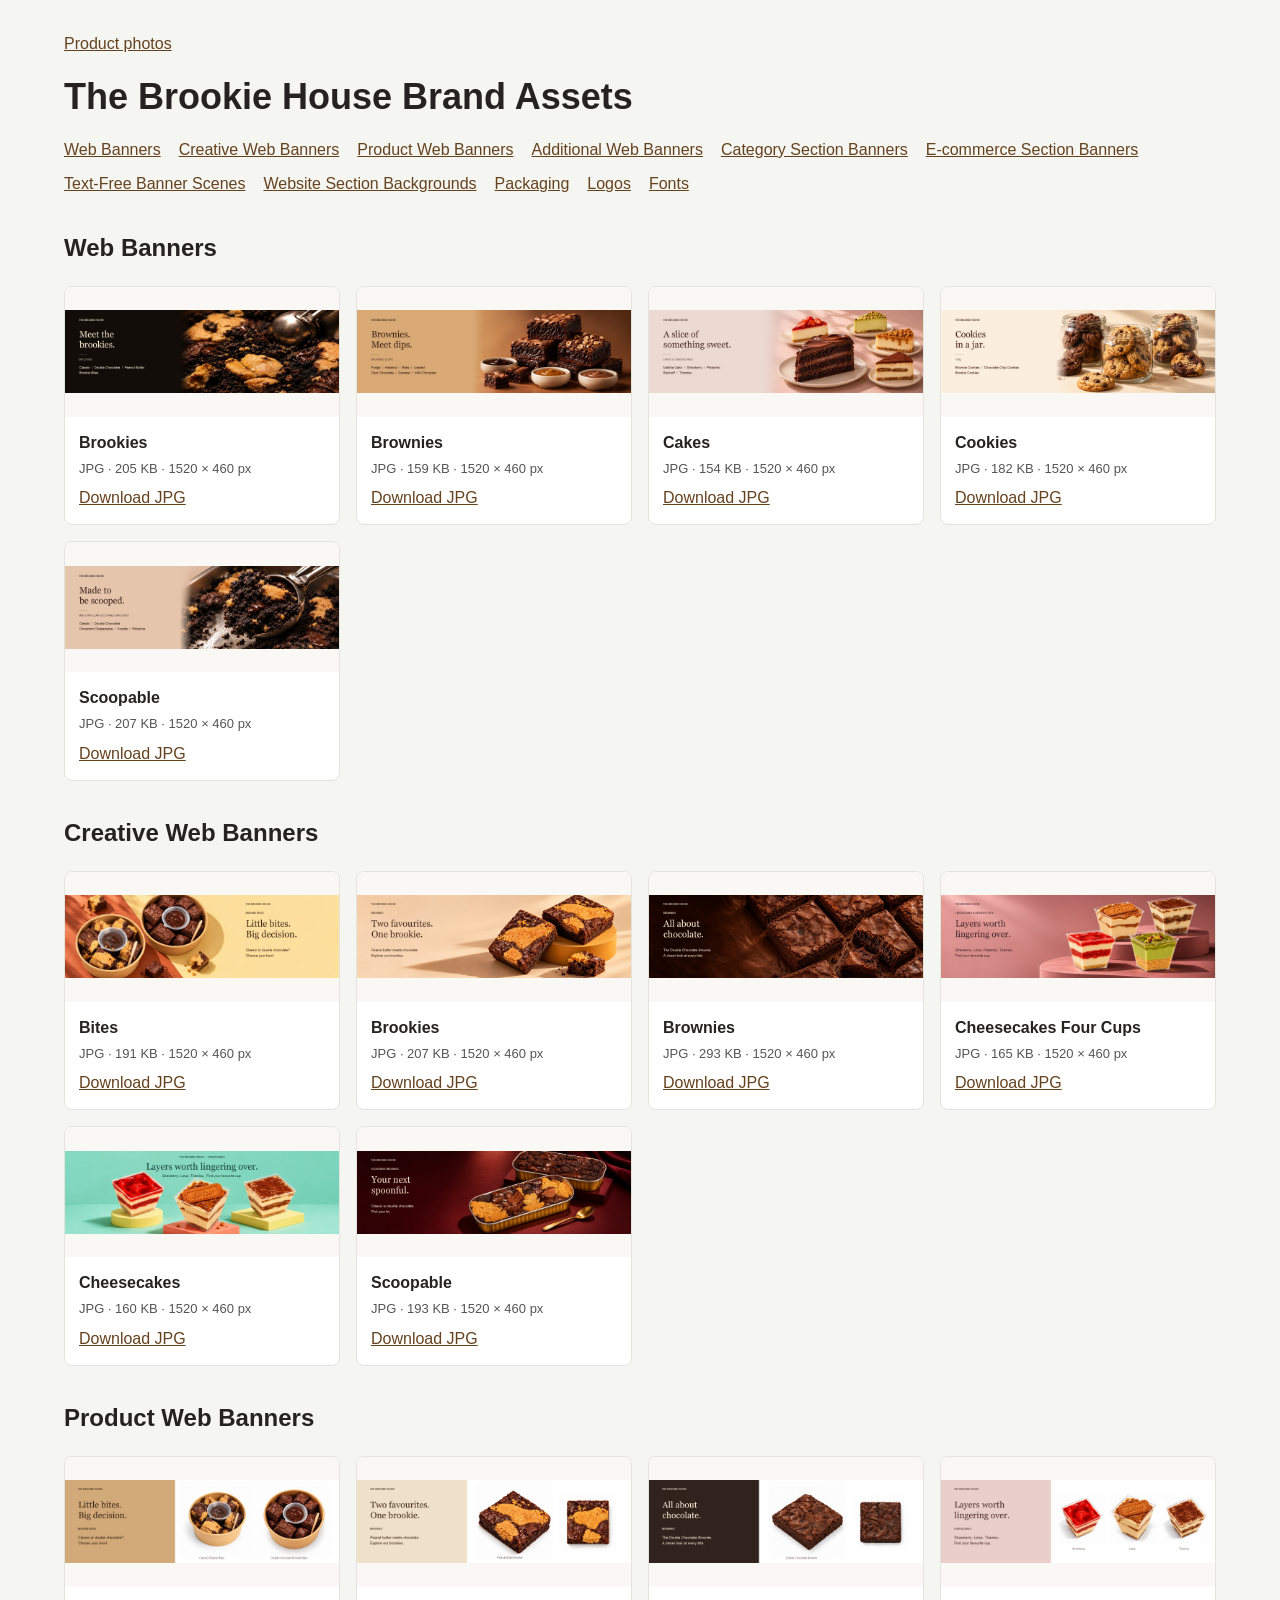
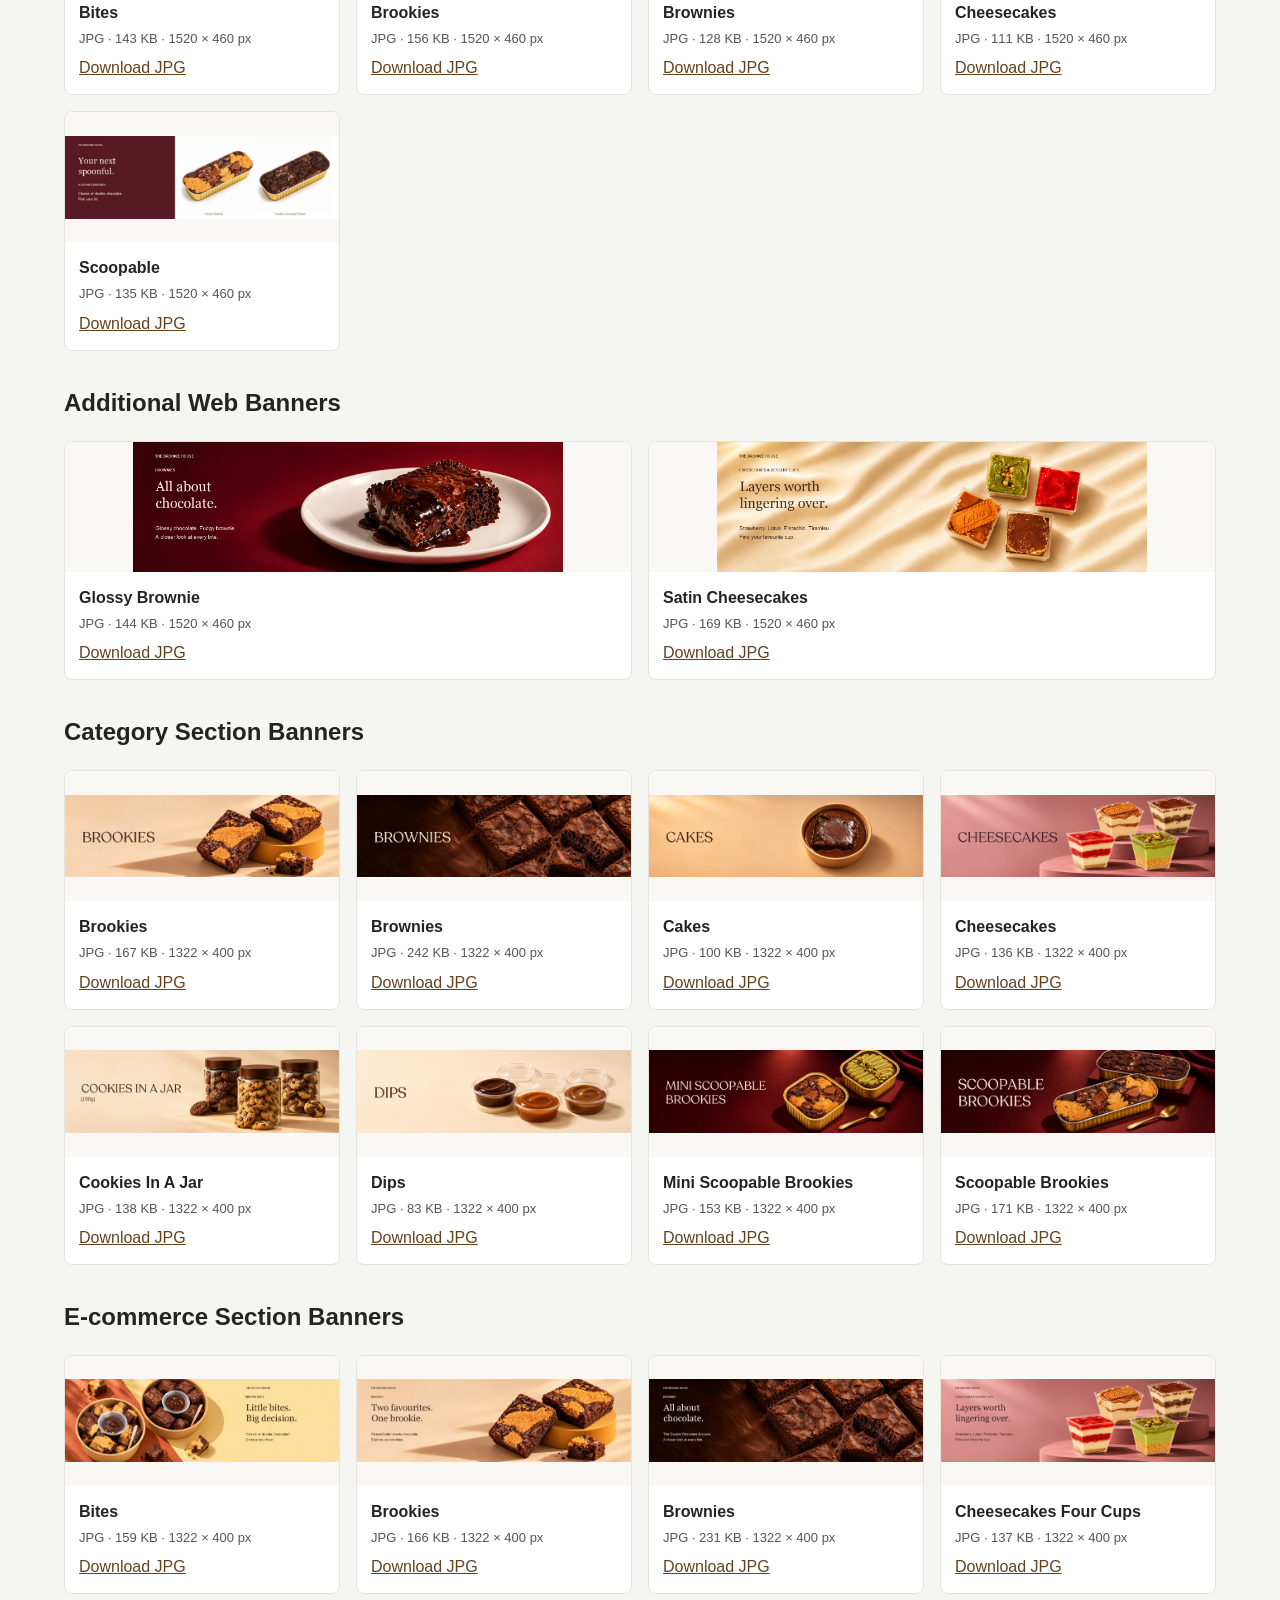
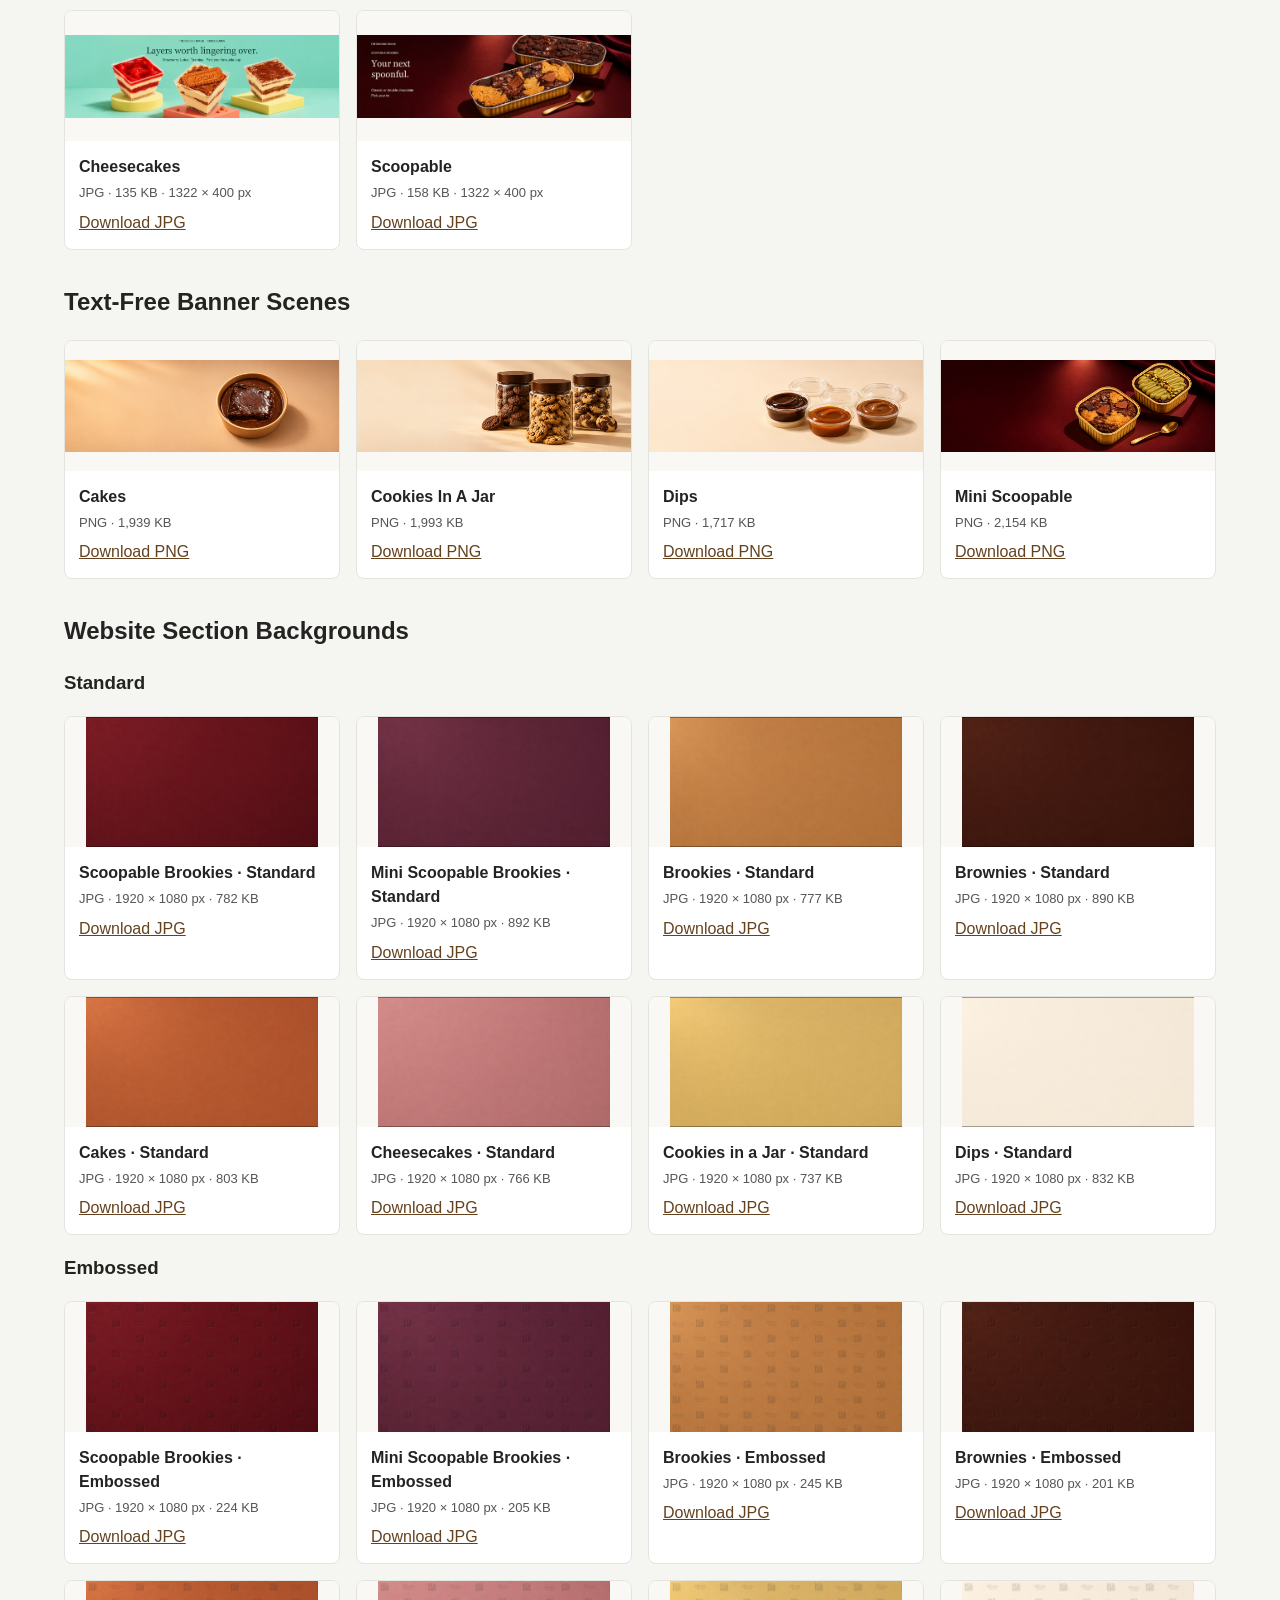
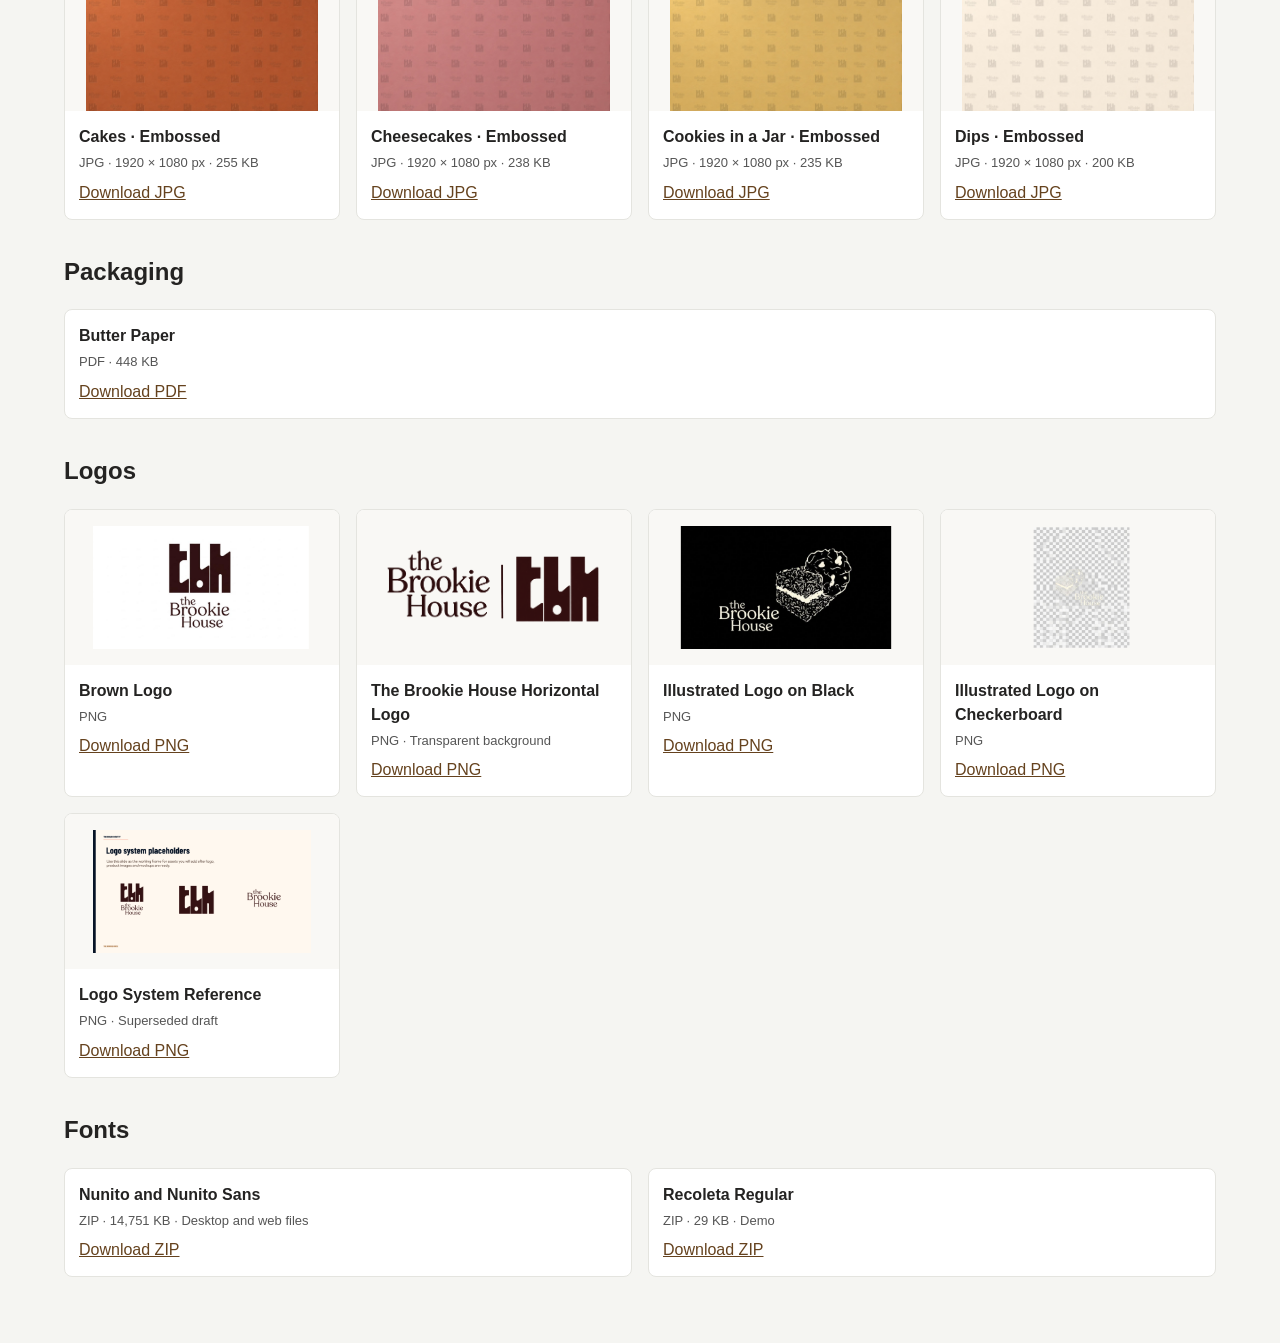
==== TBH-Brand-Assets.html @ c8c83901 "TBH Asset Hub: initial asset library + hub page Co-Authored-By: Claude Opus 5.5 <noreply@anthropic.c" ====
<!doctype html><html lang="en"><meta charset="utf-8"><meta name="viewport" content="width=device-width,initial-scale=1"><title>TBH Brand Assets</title><style>
*{box-sizing:border-box}body{margin:0;background:#f5f5f2;color:#242322;font:16px/1.5 Arial,sans-serif}
main{max-width:1200px;margin:auto;padding:32px 24px}h1{font-size:36px;margin:14px 0}
nav{display:flex;flex-wrap:wrap;gap:10px 18px;margin:12px 0 25px}
a{color:#65421e}section{margin:34px 0;scroll-margin-top:16px}
.grid{display:grid;grid-template-columns:repeat(auto-fit,minmax(225px,1fr));gap:16px}
article{border:1px solid #e4e4df;border-radius:8px;background:white;overflow:hidden}
img{display:block;width:100%;height:130px;object-fit:contain;background:#f9f8f5}
#logos img{height:155px;padding:16px}
.details{padding:14px}.details h3{margin:0 0 4px;font-size:16px}.details p{margin:0 0 8px;color:#555;font-size:13px}
section:target h2{text-decoration:underline}
</style><main><a href="TBH-Product-Gallery.html">Product photos</a><h1>The Brookie House Brand Assets</h1><nav aria-label="Asset categories"><a href="#web-banners">Web Banners</a><a href="#creative-web-banners">Creative Web Banners</a><a href="#product-web-banners">Product Web Banners</a><a href="#additional-web-banners">Additional Web Banners</a><a href="#category-section-banners">Category Section Banners</a><a href="#ecom-section-banners">E-commerce Section Banners</a><a href="#banner-scenes">Text-Free Banner Scenes</a><a href="#website-section-backgrounds">Website Section Backgrounds</a><a href="#packaging">Packaging</a><a href="#logos">Logos</a><a href="#fonts">Fonts</a></nav><section id="web-banners"><h2>Web Banners</h2><div class="grid"><article><img src="brand-assets/web-banners/Web_Banner_brookies_1520x460.jpg" alt="Brookies" loading="lazy"><div class="details"><h3>Brookies</h3><p>JPG · 205 KB · 1520 × 460 px</p><a href="brand-assets/web-banners/Web_Banner_brookies_1520x460.jpg" download>Download JPG</a></div></article><article><img src="brand-assets/web-banners/Web_Banner_brownies_1520x460.jpg" alt="Brownies" loading="lazy"><div class="details"><h3>Brownies</h3><p>JPG · 159 KB · 1520 × 460 px</p><a href="brand-assets/web-banners/Web_Banner_brownies_1520x460.jpg" download>Download JPG</a></div></article><article><img src="brand-assets/web-banners/Web_Banner_cakes_1520x460.jpg" alt="Cakes" loading="lazy"><div class="details"><h3>Cakes</h3><p>JPG · 154 KB · 1520 × 460 px</p><a href="brand-assets/web-banners/Web_Banner_cakes_1520x460.jpg" download>Download JPG</a></div></article><article><img src="brand-assets/web-banners/Web_Banner_cookies_1520x460.jpg" alt="Cookies" loading="lazy"><div class="details"><h3>Cookies</h3><p>JPG · 182 KB · 1520 × 460 px</p><a href="brand-assets/web-banners/Web_Banner_cookies_1520x460.jpg" download>Download JPG</a></div></article><article><img src="brand-assets/web-banners/Web_Banner_scoopable_1520x460.jpg" alt="Scoopable" loading="lazy"><div class="details"><h3>Scoopable</h3><p>JPG · 207 KB · 1520 × 460 px</p><a href="brand-assets/web-banners/Web_Banner_scoopable_1520x460.jpg" download>Download JPG</a></div></article></div></section><section id="creative-web-banners"><h2>Creative Web Banners</h2><div class="grid"><article><img src="brand-assets/creative-web-banners/Web_Banner_bites_1520x460.jpg" alt="Bites" loading="lazy"><div class="details"><h3>Bites</h3><p>JPG · 191 KB · 1520 × 460 px</p><a href="brand-assets/creative-web-banners/Web_Banner_bites_1520x460.jpg" download>Download JPG</a></div></article><article><img src="brand-assets/creative-web-banners/Web_Banner_brookies_1520x460.jpg" alt="Brookies" loading="lazy"><div class="details"><h3>Brookies</h3><p>JPG · 207 KB · 1520 × 460 px</p><a href="brand-assets/creative-web-banners/Web_Banner_brookies_1520x460.jpg" download>Download JPG</a></div></article><article><img src="brand-assets/creative-web-banners/Web_Banner_brownies_1520x460.jpg" alt="Brownies" loading="lazy"><div class="details"><h3>Brownies</h3><p>JPG · 293 KB · 1520 × 460 px</p><a href="brand-assets/creative-web-banners/Web_Banner_brownies_1520x460.jpg" download>Download JPG</a></div></article><article><img src="brand-assets/creative-web-banners/Web_Banner_cheesecakes-four-cups_1520x460.jpg" alt="Cheesecakes Four Cups" loading="lazy"><div class="details"><h3>Cheesecakes Four Cups</h3><p>JPG · 165 KB · 1520 × 460 px</p><a href="brand-assets/creative-web-banners/Web_Banner_cheesecakes-four-cups_1520x460.jpg" download>Download JPG</a></div></article><article><img src="brand-assets/creative-web-banners/Web_Banner_cheesecakes_1520x460.jpg" alt="Cheesecakes" loading="lazy"><div class="details"><h3>Cheesecakes</h3><p>JPG · 160 KB · 1520 × 460 px</p><a href="brand-assets/creative-web-banners/Web_Banner_cheesecakes_1520x460.jpg" download>Download JPG</a></div></article><article><img src="brand-assets/creative-web-banners/Web_Banner_scoopable_1520x460.jpg" alt="Scoopable" loading="lazy"><div class="details"><h3>Scoopable</h3><p>JPG · 193 KB · 1520 × 460 px</p><a href="brand-assets/creative-web-banners/Web_Banner_scoopable_1520x460.jpg" download>Download JPG</a></div></article></div></section><section id="product-web-banners"><h2>Product Web Banners</h2><div class="grid"><article><img src="brand-assets/product-web-banners/Web_Banner_bites_1520x460.jpg" alt="Bites" loading="lazy"><div class="details"><h3>Bites</h3><p>JPG · 143 KB · 1520 × 460 px</p><a href="brand-assets/product-web-banners/Web_Banner_bites_1520x460.jpg" download>Download JPG</a></div></article><article><img src="brand-assets/product-web-banners/Web_Banner_brookies_1520x460.jpg" alt="Brookies" loading="lazy"><div class="details"><h3>Brookies</h3><p>JPG · 156 KB · 1520 × 460 px</p><a href="brand-assets/product-web-banners/Web_Banner_brookies_1520x460.jpg" download>Download JPG</a></div></article><article><img src="brand-assets/product-web-banners/Web_Banner_brownies_1520x460.jpg" alt="Brownies" loading="lazy"><div class="details"><h3>Brownies</h3><p>JPG · 128 KB · 1520 × 460 px</p><a href="brand-assets/product-web-banners/Web_Banner_brownies_1520x460.jpg" download>Download JPG</a></div></article><article><img src="brand-assets/product-web-banners/Web_Banner_cheesecakes_1520x460.jpg" alt="Cheesecakes" loading="lazy"><div class="details"><h3>Cheesecakes</h3><p>JPG · 111 KB · 1520 × 460 px</p><a href="brand-assets/product-web-banners/Web_Banner_cheesecakes_1520x460.jpg" download>Download JPG</a></div></article><article><img src="brand-assets/product-web-banners/Web_Banner_scoopable_1520x460.jpg" alt="Scoopable" loading="lazy"><div class="details"><h3>Scoopable</h3><p>JPG · 135 KB · 1520 × 460 px</p><a href="brand-assets/product-web-banners/Web_Banner_scoopable_1520x460.jpg" download>Download JPG</a></div></article></div></section><section id="additional-web-banners"><h2>Additional Web Banners</h2><div class="grid"><article><img src="brand-assets/additional-web-banners/Web_Banner_glossy-brownie_1520x460.jpg" alt="Glossy Brownie" loading="lazy"><div class="details"><h3>Glossy Brownie</h3><p>JPG · 144 KB · 1520 × 460 px</p><a href="brand-assets/additional-web-banners/Web_Banner_glossy-brownie_1520x460.jpg" download>Download JPG</a></div></article><article><img src="brand-assets/additional-web-banners/Web_Banner_satin-cheesecakes_1520x460.jpg" alt="Satin Cheesecakes" loading="lazy"><div class="details"><h3>Satin Cheesecakes</h3><p>JPG · 169 KB · 1520 × 460 px</p><a href="brand-assets/additional-web-banners/Web_Banner_satin-cheesecakes_1520x460.jpg" download>Download JPG</a></div></article></div></section><section id="category-section-banners"><h2>Category Section Banners</h2><div class="grid"><article><img src="brand-assets/category-section-banners/Section_brookies_1322x400.jpg" alt="Brookies" loading="lazy"><div class="details"><h3>Brookies</h3><p>JPG · 167 KB · 1322 × 400 px</p><a href="brand-assets/category-section-banners/Section_brookies_1322x400.jpg" download>Download JPG</a></div></article><article><img src="brand-assets/category-section-banners/Section_brownies_1322x400.jpg" alt="Brownies" loading="lazy"><div class="details"><h3>Brownies</h3><p>JPG · 242 KB · 1322 × 400 px</p><a href="brand-assets/category-section-banners/Section_brownies_1322x400.jpg" download>Download JPG</a></div></article><article><img src="brand-assets/category-section-banners/Section_cakes_1322x400.jpg" alt="Cakes" loading="lazy"><div class="details"><h3>Cakes</h3><p>JPG · 100 KB · 1322 × 400 px</p><a href="brand-assets/category-section-banners/Section_cakes_1322x400.jpg" download>Download JPG</a></div></article><article><img src="brand-assets/category-section-banners/Section_cheesecakes_1322x400.jpg" alt="Cheesecakes" loading="lazy"><div class="details"><h3>Cheesecakes</h3><p>JPG · 136 KB · 1322 × 400 px</p><a href="brand-assets/category-section-banners/Section_cheesecakes_1322x400.jpg" download>Download JPG</a></div></article><article><img src="brand-assets/category-section-banners/Section_cookies-in-a-jar_1322x400.jpg" alt="Cookies In A Jar" loading="lazy"><div class="details"><h3>Cookies In A Jar</h3><p>JPG · 138 KB · 1322 × 400 px</p><a href="brand-assets/category-section-banners/Section_cookies-in-a-jar_1322x400.jpg" download>Download JPG</a></div></article><article><img src="brand-assets/category-section-banners/Section_dips_1322x400.jpg" alt="Dips" loading="lazy"><div class="details"><h3>Dips</h3><p>JPG · 83 KB · 1322 × 400 px</p><a href="brand-assets/category-section-banners/Section_dips_1322x400.jpg" download>Download JPG</a></div></article><article><img src="brand-assets/category-section-banners/Section_mini-scoopable-brookies_1322x400.jpg" alt="Mini Scoopable Brookies" loading="lazy"><div class="details"><h3>Mini Scoopable Brookies</h3><p>JPG · 153 KB · 1322 × 400 px</p><a href="brand-assets/category-section-banners/Section_mini-scoopable-brookies_1322x400.jpg" download>Download JPG</a></div></article><article><img src="brand-assets/category-section-banners/Section_scoopable-brookies_1322x400.jpg" alt="Scoopable Brookies" loading="lazy"><div class="details"><h3>Scoopable Brookies</h3><p>JPG · 171 KB · 1322 × 400 px</p><a href="brand-assets/category-section-banners/Section_scoopable-brookies_1322x400.jpg" download>Download JPG</a></div></article></div></section><section id="ecom-section-banners"><h2>E-commerce Section Banners</h2><div class="grid"><article><img src="brand-assets/ecom-section-banners/Section_Banner_bites_1322x400.jpg" alt="Bites" loading="lazy"><div class="details"><h3>Bites</h3><p>JPG · 159 KB · 1322 × 400 px</p><a href="brand-assets/ecom-section-banners/Section_Banner_bites_1322x400.jpg" download>Download JPG</a></div></article><article><img src="brand-assets/ecom-section-banners/Section_Banner_brookies_1322x400.jpg" alt="Brookies" loading="lazy"><div class="details"><h3>Brookies</h3><p>JPG · 166 KB · 1322 × 400 px</p><a href="brand-assets/ecom-section-banners/Section_Banner_brookies_1322x400.jpg" download>Download JPG</a></div></article><article><img src="brand-assets/ecom-section-banners/Section_Banner_brownies_1322x400.jpg" alt="Brownies" loading="lazy"><div class="details"><h3>Brownies</h3><p>JPG · 231 KB · 1322 × 400 px</p><a href="brand-assets/ecom-section-banners/Section_Banner_brownies_1322x400.jpg" download>Download JPG</a></div></article><article><img src="brand-assets/ecom-section-banners/Section_Banner_cheesecakes-four-cups_1322x400.jpg" alt="Cheesecakes Four Cups" loading="lazy"><div class="details"><h3>Cheesecakes Four Cups</h3><p>JPG · 137 KB · 1322 × 400 px</p><a href="brand-assets/ecom-section-banners/Section_Banner_cheesecakes-four-cups_1322x400.jpg" download>Download JPG</a></div></article><article><img src="brand-assets/ecom-section-banners/Section_Banner_cheesecakes_1322x400.jpg" alt="Cheesecakes" loading="lazy"><div class="details"><h3>Cheesecakes</h3><p>JPG · 135 KB · 1322 × 400 px</p><a href="brand-assets/ecom-section-banners/Section_Banner_cheesecakes_1322x400.jpg" download>Download JPG</a></div></article><article><img src="brand-assets/ecom-section-banners/Section_Banner_scoopable_1322x400.jpg" alt="Scoopable" loading="lazy"><div class="details"><h3>Scoopable</h3><p>JPG · 158 KB · 1322 × 400 px</p><a href="brand-assets/ecom-section-banners/Section_Banner_scoopable_1322x400.jpg" download>Download JPG</a></div></article></div></section><section id="banner-scenes"><h2>Text-Free Banner Scenes</h2><div class="grid"><article><img src="brand-assets/banner-scenes/cakes-scene.png" alt="Cakes" loading="lazy"><div class="details"><h3>Cakes</h3><p>PNG · 1,939 KB</p><a href="brand-assets/banner-scenes/cakes-scene.png" download>Download PNG</a></div></article><article><img src="brand-assets/banner-scenes/cookies-in-a-jar-scene.png" alt="Cookies In A Jar" loading="lazy"><div class="details"><h3>Cookies In A Jar</h3><p>PNG · 1,993 KB</p><a href="brand-assets/banner-scenes/cookies-in-a-jar-scene.png" download>Download PNG</a></div></article><article><img src="brand-assets/banner-scenes/dips-scene.png" alt="Dips" loading="lazy"><div class="details"><h3>Dips</h3><p>PNG · 1,717 KB</p><a href="brand-assets/banner-scenes/dips-scene.png" download>Download PNG</a></div></article><article><img src="brand-assets/banner-scenes/mini-scoopable-scene.png" alt="Mini Scoopable" loading="lazy"><div class="details"><h3>Mini Scoopable</h3><p>PNG · 2,154 KB</p><a href="brand-assets/banner-scenes/mini-scoopable-scene.png" download>Download PNG</a></div></article></div></section><section id="website-section-backgrounds"><h2>Website Section Backgrounds</h2><h3>Standard</h3><div class="grid"><article><img src="brand-assets/section-backgrounds/01-bg-scoopable-brookies-1920x1080.jpg" alt="Scoopable Brookies · Standard" loading="lazy"><div class="details"><h3>Scoopable Brookies · Standard</h3><p>JPG · 1920 × 1080 px · 782 KB</p><a href="brand-assets/section-backgrounds/01-bg-scoopable-brookies-1920x1080.jpg" download>Download JPG</a></div></article><article><img src="brand-assets/section-backgrounds/02-bg-mini-scoopable-brookies-1920x1080.jpg" alt="Mini Scoopable Brookies · Standard" loading="lazy"><div class="details"><h3>Mini Scoopable Brookies · Standard</h3><p>JPG · 1920 × 1080 px · 892 KB</p><a href="brand-assets/section-backgrounds/02-bg-mini-scoopable-brookies-1920x1080.jpg" download>Download JPG</a></div></article><article><img src="brand-assets/section-backgrounds/03-bg-brookies-1920x1080.jpg" alt="Brookies · Standard" loading="lazy"><div class="details"><h3>Brookies · Standard</h3><p>JPG · 1920 × 1080 px · 777 KB</p><a href="brand-assets/section-backgrounds/03-bg-brookies-1920x1080.jpg" download>Download JPG</a></div></article><article><img src="brand-assets/section-backgrounds/04-bg-brownies-1920x1080.jpg" alt="Brownies · Standard" loading="lazy"><div class="details"><h3>Brownies · Standard</h3><p>JPG · 1920 × 1080 px · 890 KB</p><a href="brand-assets/section-backgrounds/04-bg-brownies-1920x1080.jpg" download>Download JPG</a></div></article><article><img src="brand-assets/section-backgrounds/05-bg-cakes-1920x1080.jpg" alt="Cakes · Standard" loading="lazy"><div class="details"><h3>Cakes · Standard</h3><p>JPG · 1920 × 1080 px · 803 KB</p><a href="brand-assets/section-backgrounds/05-bg-cakes-1920x1080.jpg" download>Download JPG</a></div></article><article><img src="brand-assets/section-backgrounds/06-bg-cheesecakes-1920x1080.jpg" alt="Cheesecakes · Standard" loading="lazy"><div class="details"><h3>Cheesecakes · Standard</h3><p>JPG · 1920 × 1080 px · 766 KB</p><a href="brand-assets/section-backgrounds/06-bg-cheesecakes-1920x1080.jpg" download>Download JPG</a></div></article><article><img src="brand-assets/section-backgrounds/07-bg-cookies-in-a-jar-1920x1080.jpg" alt="Cookies in a Jar · Standard" loading="lazy"><div class="details"><h3>Cookies in a Jar · Standard</h3><p>JPG · 1920 × 1080 px · 737 KB</p><a href="brand-assets/section-backgrounds/07-bg-cookies-in-a-jar-1920x1080.jpg" download>Download JPG</a></div></article><article><img src="brand-assets/section-backgrounds/08-bg-dips-1920x1080.jpg" alt="Dips · Standard" loading="lazy"><div class="details"><h3>Dips · Standard</h3><p>JPG · 1920 × 1080 px · 832 KB</p><a href="brand-assets/section-backgrounds/08-bg-dips-1920x1080.jpg" download>Download JPG</a></div></article></div><h3>Embossed</h3><div class="grid"><article><img src="brand-assets/section-backgrounds-embossed/01-bg-scoopable-embossed-1920x1080.jpg" alt="Scoopable Brookies · Embossed" loading="lazy"><div class="details"><h3>Scoopable Brookies · Embossed</h3><p>JPG · 1920 × 1080 px · 224 KB</p><a href="brand-assets/section-backgrounds-embossed/01-bg-scoopable-embossed-1920x1080.jpg" download>Download JPG</a></div></article><article><img src="brand-assets/section-backgrounds-embossed/02-bg-mini-scoopable-embossed-1920x1080.jpg" alt="Mini Scoopable Brookies · Embossed" loading="lazy"><div class="details"><h3>Mini Scoopable Brookies · Embossed</h3><p>JPG · 1920 × 1080 px · 205 KB</p><a href="brand-assets/section-backgrounds-embossed/02-bg-mini-scoopable-embossed-1920x1080.jpg" download>Download JPG</a></div></article><article><img src="brand-assets/section-backgrounds-embossed/03-bg-brookies-embossed-1920x1080.jpg" alt="Brookies · Embossed" loading="lazy"><div class="details"><h3>Brookies · Embossed</h3><p>JPG · 1920 × 1080 px · 245 KB</p><a href="brand-assets/section-backgrounds-embossed/03-bg-brookies-embossed-1920x1080.jpg" download>Download JPG</a></div></article><article><img src="brand-assets/section-backgrounds-embossed/04-bg-brownies-embossed-1920x1080.jpg" alt="Brownies · Embossed" loading="lazy"><div class="details"><h3>Brownies · Embossed</h3><p>JPG · 1920 × 1080 px · 201 KB</p><a href="brand-assets/section-backgrounds-embossed/04-bg-brownies-embossed-1920x1080.jpg" download>Download JPG</a></div></article><article><img src="brand-assets/section-backgrounds-embossed/05-bg-cakes-embossed-1920x1080.jpg" alt="Cakes · Embossed" loading="lazy"><div class="details"><h3>Cakes · Embossed</h3><p>JPG · 1920 × 1080 px · 255 KB</p><a href="brand-assets/section-backgrounds-embossed/05-bg-cakes-embossed-1920x1080.jpg" download>Download JPG</a></div></article><article><img src="brand-assets/section-backgrounds-embossed/06-bg-cheesecakes-embossed-1920x1080.jpg" alt="Cheesecakes · Embossed" loading="lazy"><div class="details"><h3>Cheesecakes · Embossed</h3><p>JPG · 1920 × 1080 px · 238 KB</p><a href="brand-assets/section-backgrounds-embossed/06-bg-cheesecakes-embossed-1920x1080.jpg" download>Download JPG</a></div></article><article><img src="brand-assets/section-backgrounds-embossed/07-bg-cookies-in-a-jar-embossed-1920x1080.jpg" alt="Cookies in a Jar · Embossed" loading="lazy"><div class="details"><h3>Cookies in a Jar · Embossed</h3><p>JPG · 1920 × 1080 px · 235 KB</p><a href="brand-assets/section-backgrounds-embossed/07-bg-cookies-in-a-jar-embossed-1920x1080.jpg" download>Download JPG</a></div></article><article><img src="brand-assets/section-backgrounds-embossed/08-bg-dips-embossed-1920x1080.jpg" alt="Dips · Embossed" loading="lazy"><div class="details"><h3>Dips · Embossed</h3><p>JPG · 1920 × 1080 px · 200 KB</p><a href="brand-assets/section-backgrounds-embossed/08-bg-dips-embossed-1920x1080.jpg" download>Download JPG</a></div></article></div></section><section id="packaging"><h2>Packaging</h2><div class="grid"><article><div class="details"><h3>Butter Paper</h3><p>PDF · 448 KB</p><a href="brand-assets/packaging/butter%20ppr.pdf" download>Download PDF</a></div></article></div></section><section id="logos"><h2>Logos</h2><div class="grid"><article><img src="brand-assets/logos/logo%20png%20brown.png" alt="The Brookie House brown logo" loading="lazy"><div class="details"><h3>Brown Logo</h3><p>PNG</p><a href="brand-assets/logos/logo%20png%20brown.png" download>Download PNG</a></div></article><article><img src="brand-assets/logos/tbh-brown-horizontal-logo.png" alt="The Brookie House horizontal brown logo" loading="lazy"><div class="details"><h3>The Brookie House Horizontal Logo</h3><p>PNG · Transparent background</p><a href="brand-assets/logos/tbh-brown-horizontal-logo.png" download>Download PNG</a></div></article><article><img src="brand-assets/logos/tbh-illustrated-logo-black.png" alt="Illustrated Logo on Black" loading="lazy"><div class="details"><h3>Illustrated Logo on Black</h3><p>PNG</p><a href="brand-assets/logos/tbh-illustrated-logo-black.png" download>Download PNG</a></div></article><article><img src="brand-assets/logos/tbh-illustrated-logo-checkerboard.png" alt="Illustrated Logo on Checkerboard" loading="lazy"><div class="details"><h3>Illustrated Logo on Checkerboard</h3><p>PNG</p><a href="brand-assets/logos/tbh-illustrated-logo-checkerboard.png" download>Download PNG</a></div></article><article><img src="brand-assets/logos/tbh-logo-system-draft-reference.png" alt="Logo System Reference" loading="lazy"><div class="details"><h3>Logo System Reference</h3><p>PNG · Superseded draft</p><a href="brand-assets/logos/tbh-logo-system-draft-reference.png" download>Download PNG</a></div></article></div></section><section id="fonts"><h2>Fonts</h2><div class="grid"><article><div class="details"><h3>Nunito and Nunito Sans</h3><p>ZIP · 14,751 KB · Desktop and web files</p><a href="brand-assets/fonts/Nunito-Sans-Full-Version.zip" download>Download ZIP</a></div></article><article><div class="details"><h3>Recoleta Regular</h3><p>ZIP · 29 KB · Demo</p><a href="brand-assets/fonts/Recoleta%20Font.zip" download>Download ZIP</a></div></article></div></section></main></html>
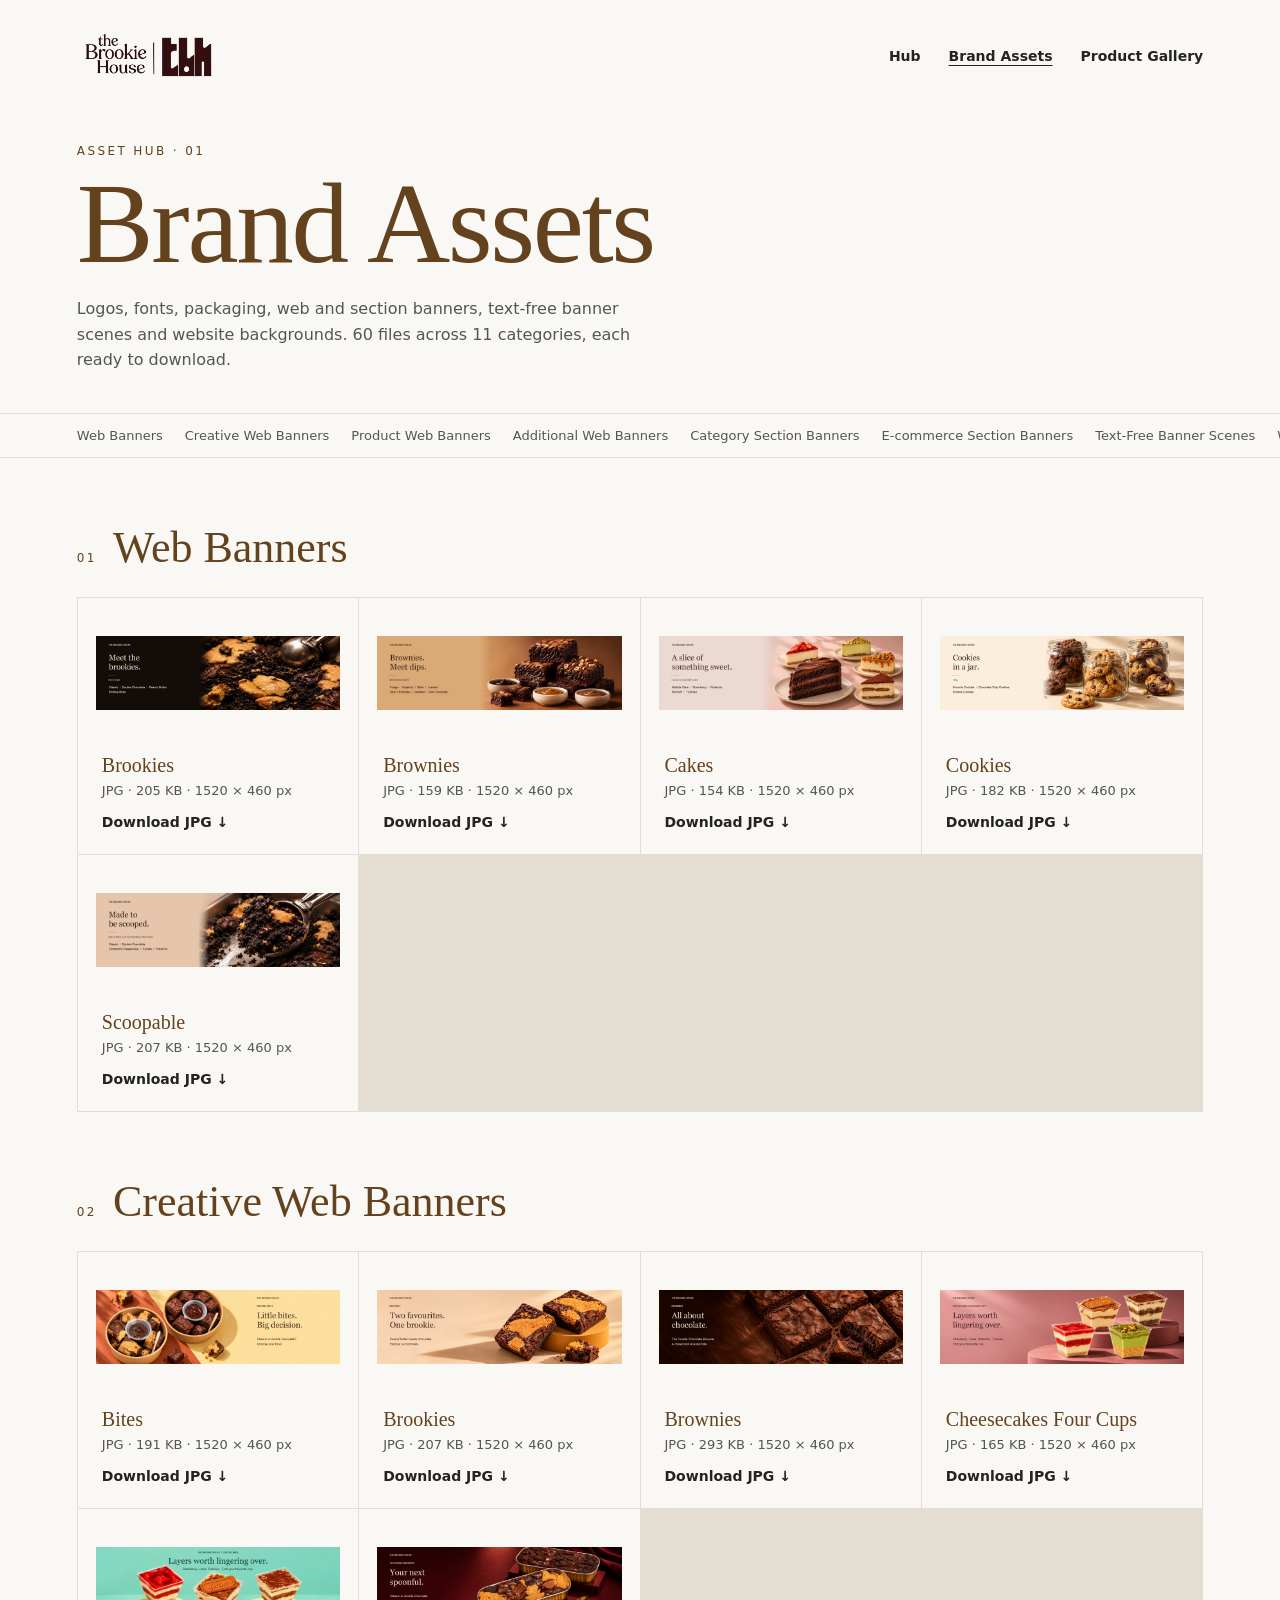
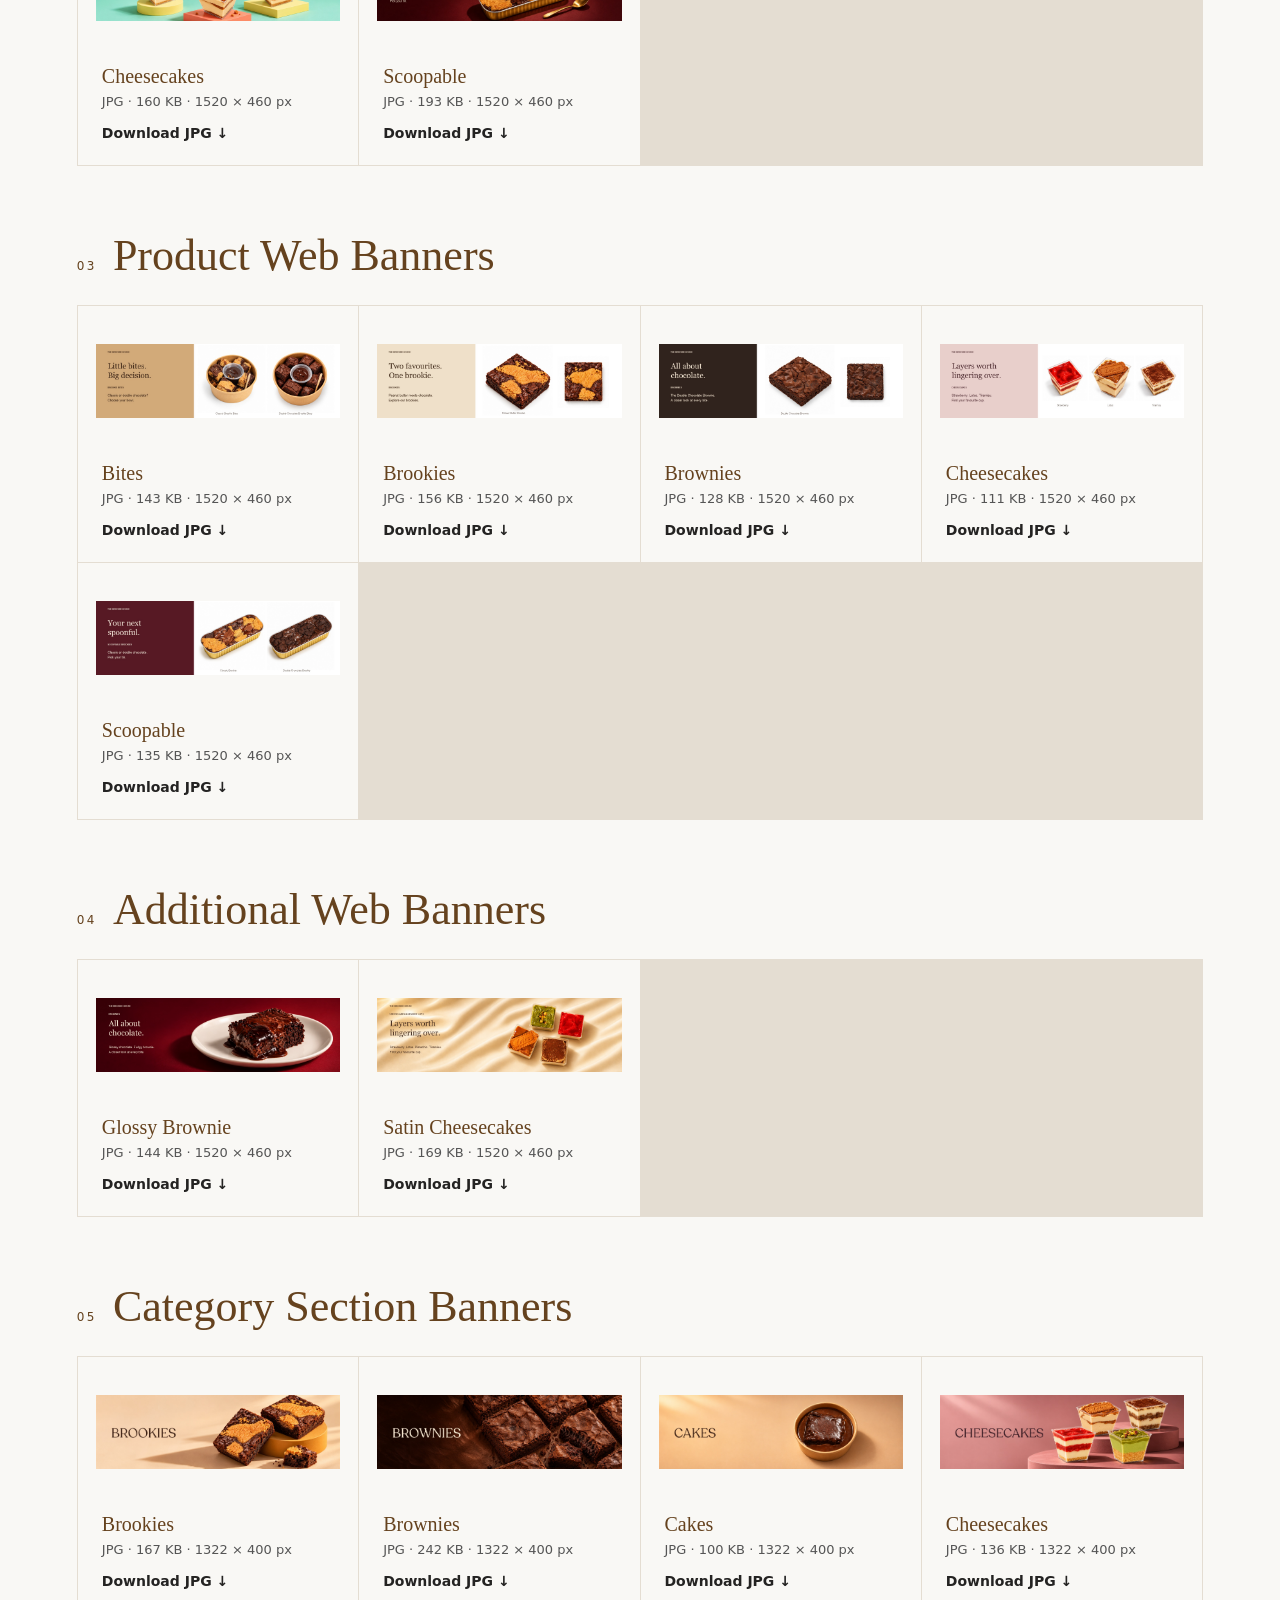
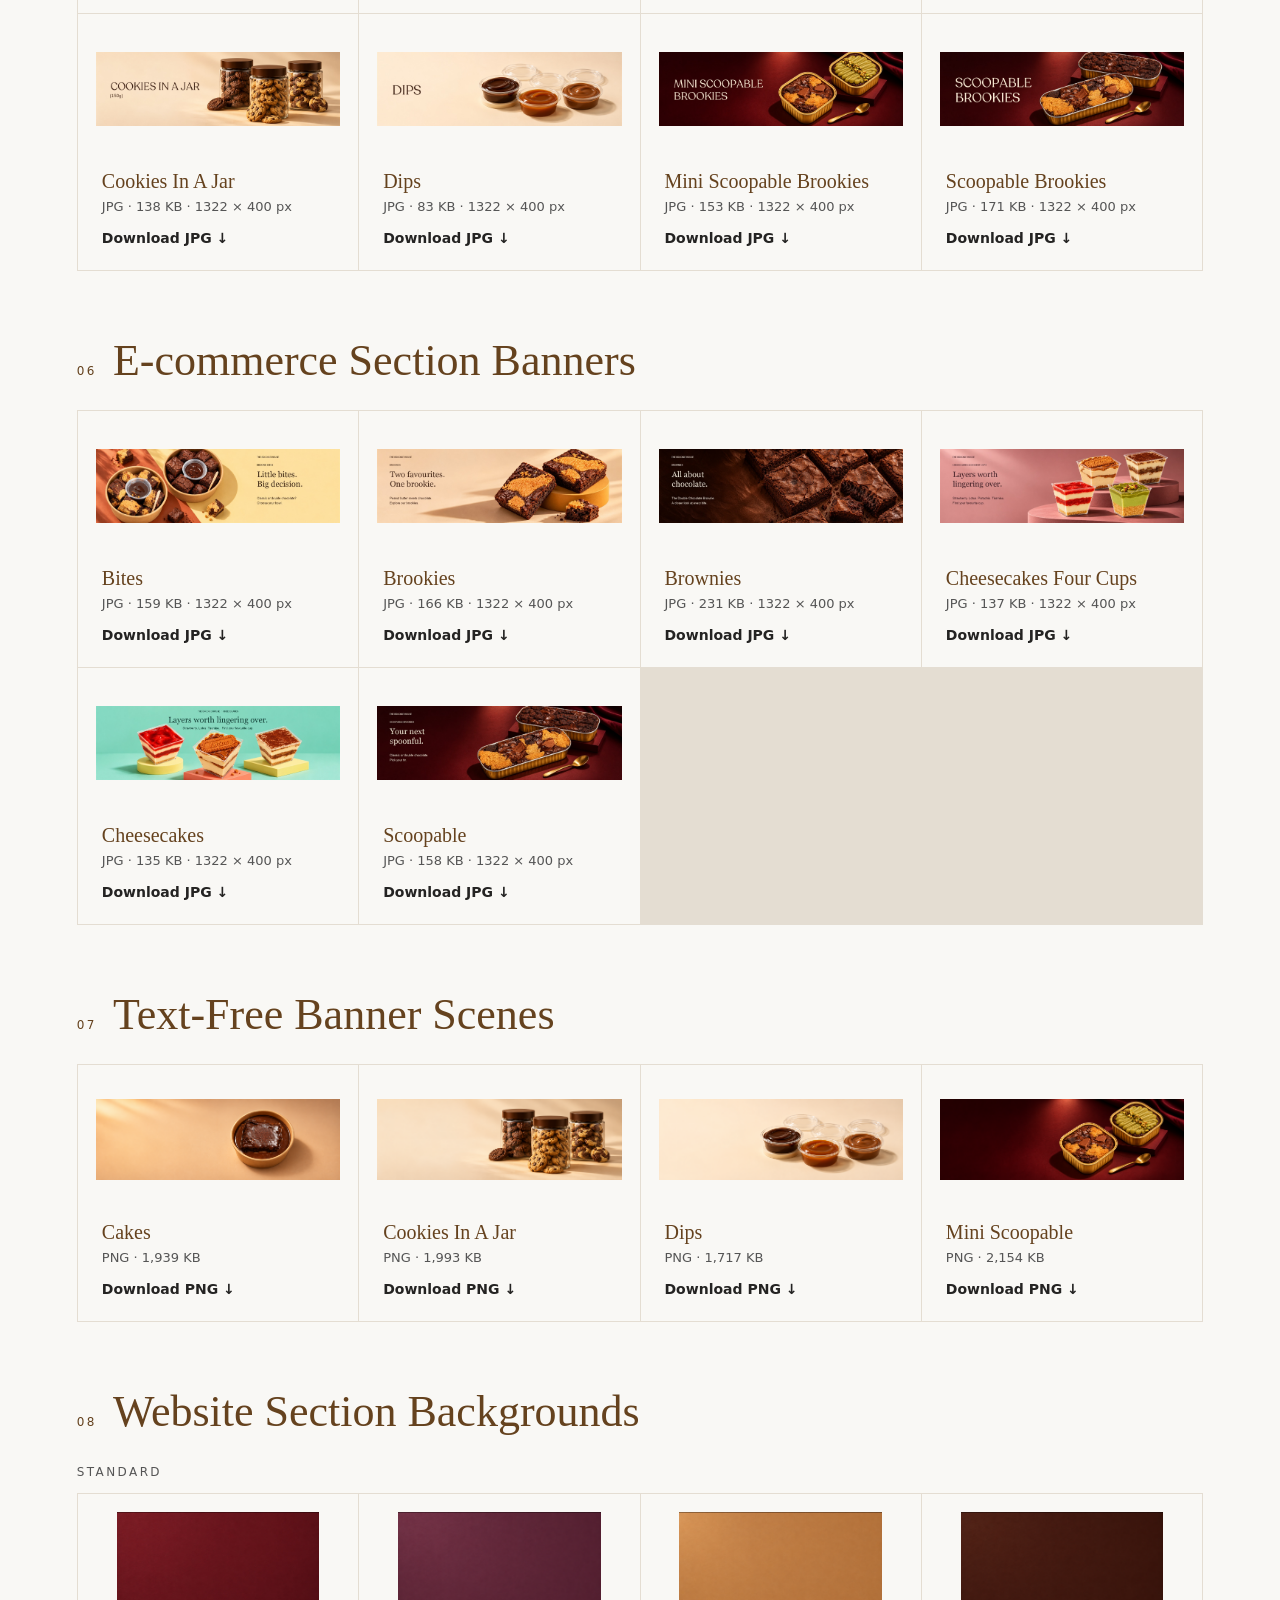
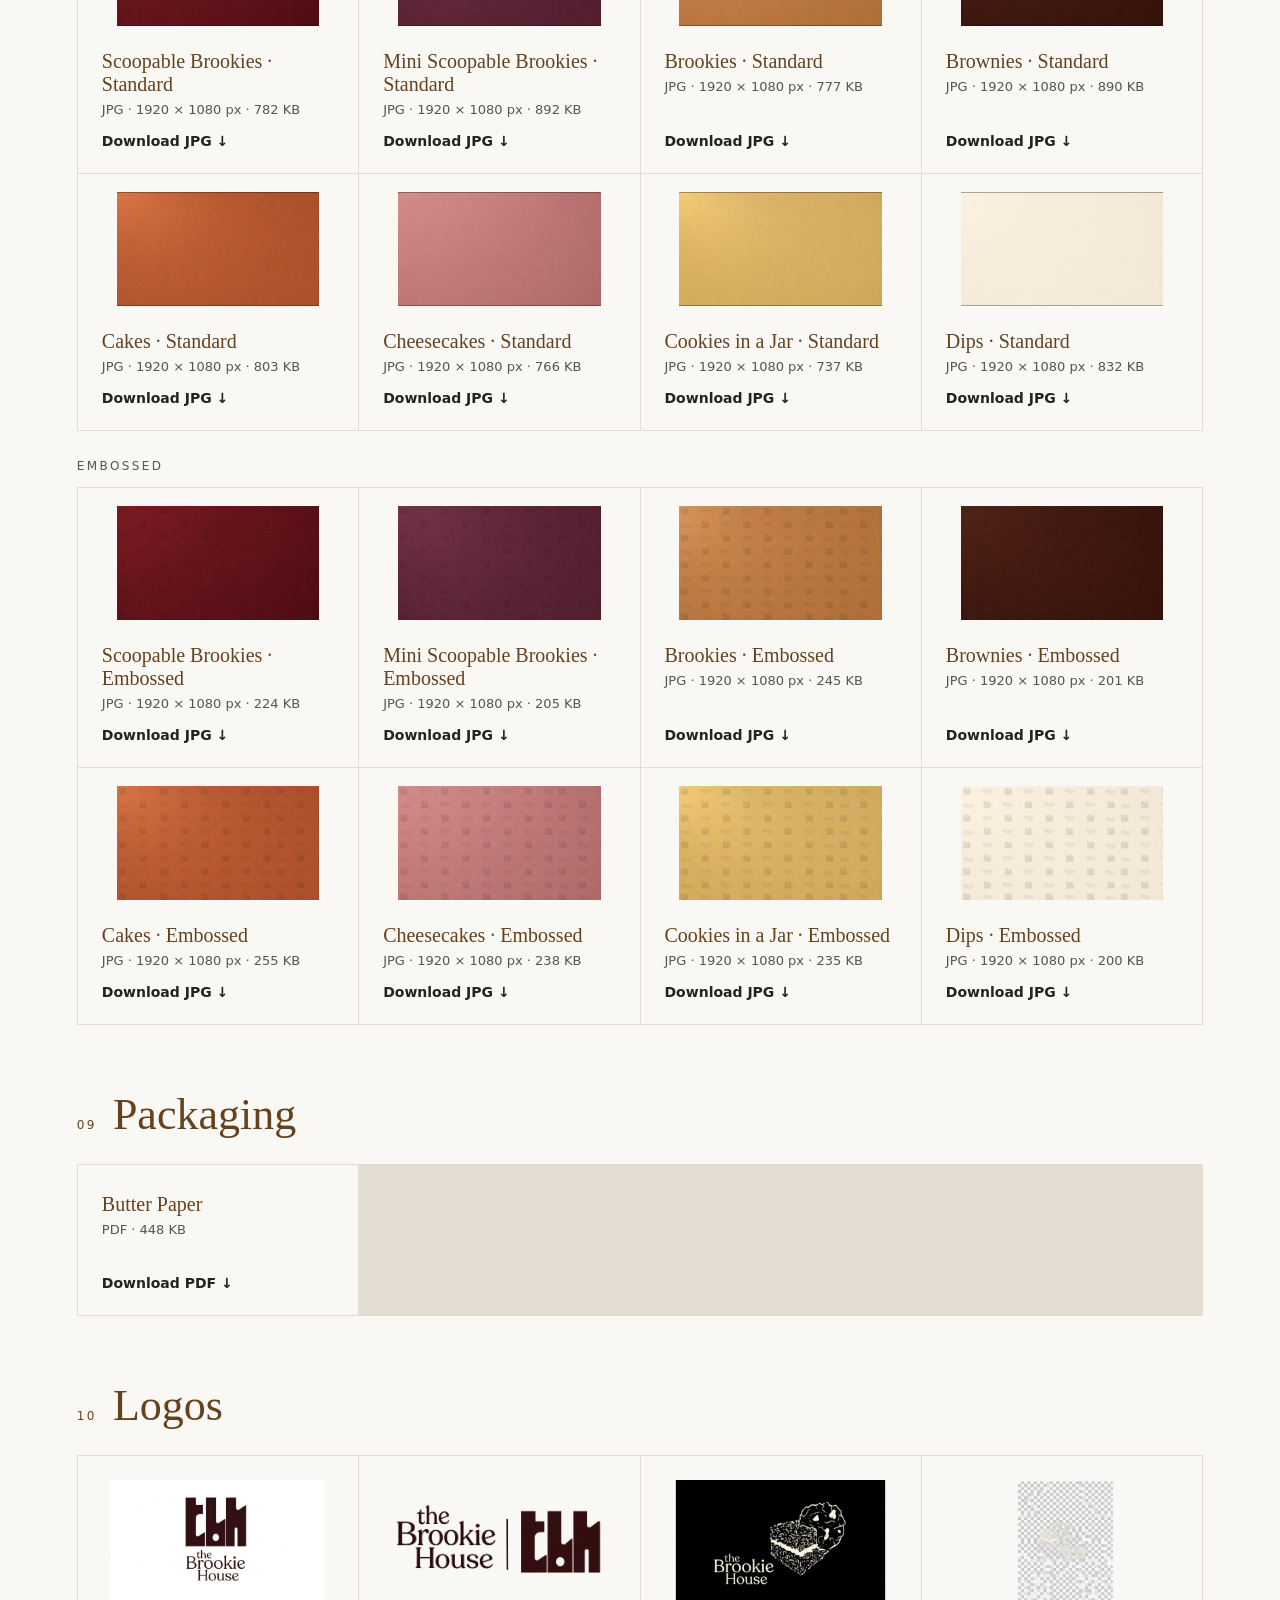
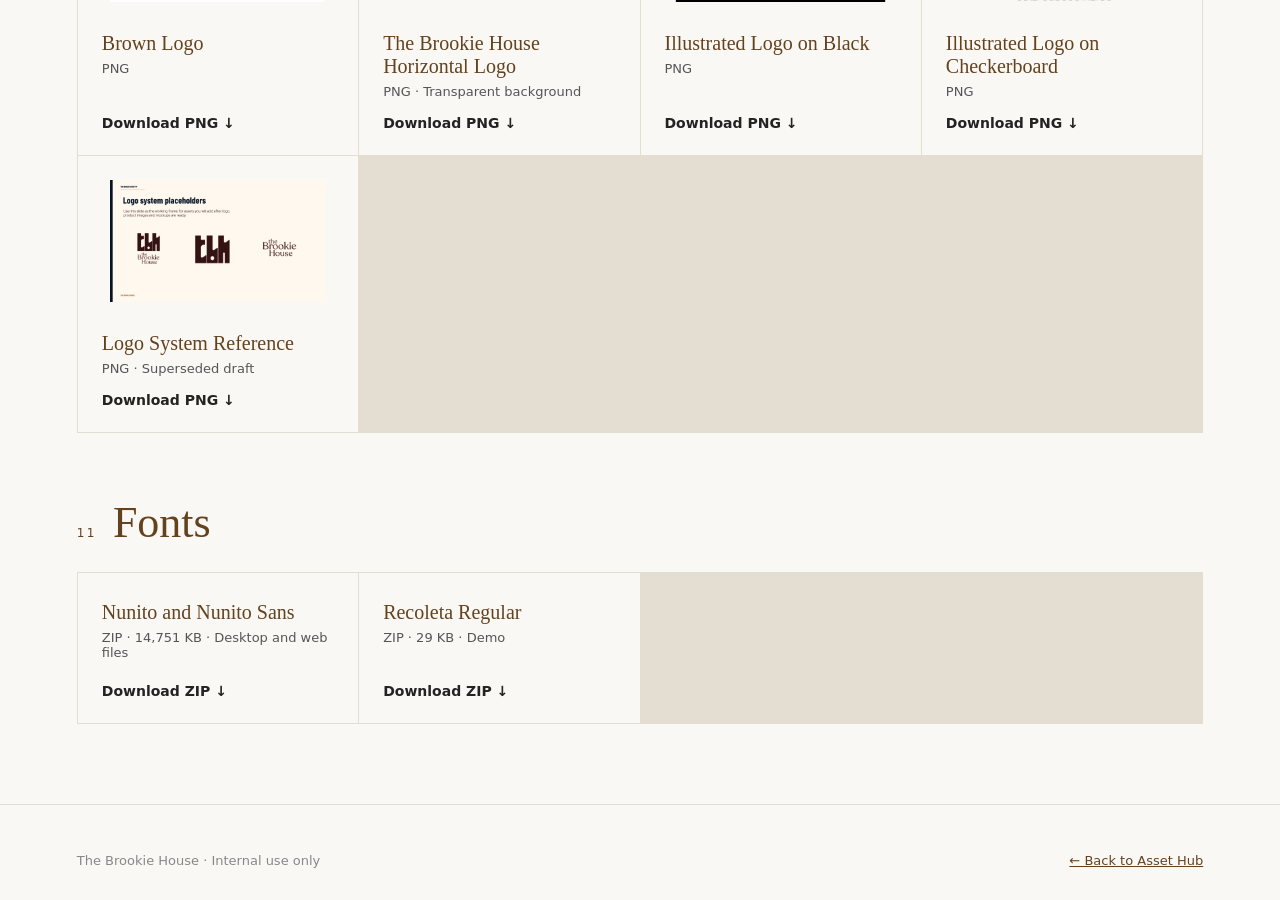
==== commit c72af0a4: "Restyle Brand Assets and Product Gallery to match hub design Co-Authored-By: Claude Opus 5.5 <norepl" ====
--- a/TBH-Brand-Assets.html
+++ b/TBH-Brand-Assets.html
@@ -1,12 +1,43 @@
-<!doctype html><html lang="en"><meta charset="utf-8"><meta name="viewport" content="width=device-width,initial-scale=1"><title>TBH Brand Assets</title><style>
-*{box-sizing:border-box}body{margin:0;background:#f5f5f2;color:#242322;font:16px/1.5 Arial,sans-serif}
-main{max-width:1200px;margin:auto;padding:32px 24px}h1{font-size:36px;margin:14px 0}
-nav{display:flex;flex-wrap:wrap;gap:10px 18px;margin:12px 0 25px}
-a{color:#65421e}section{margin:34px 0;scroll-margin-top:16px}
-.grid{display:grid;grid-template-columns:repeat(auto-fit,minmax(225px,1fr));gap:16px}
-article{border:1px solid #e4e4df;border-radius:8px;background:white;overflow:hidden}
-img{display:block;width:100%;height:130px;object-fit:contain;background:#f9f8f5}
-#logos img{height:155px;padding:16px}
-.details{padding:14px}.details h3{margin:0 0 4px;font-size:16px}.details p{margin:0 0 8px;color:#555;font-size:13px}
-section:target h2{text-decoration:underline}
-</style><main><a href="TBH-Product-Gallery.html">Product photos</a><h1>The Brookie House Brand Assets</h1><nav aria-label="Asset categories"><a href="#web-banners">Web Banners</a><a href="#creative-web-banners">Creative Web Banners</a><a href="#product-web-banners">Product Web Banners</a><a href="#additional-web-banners">Additional Web Banners</a><a href="#category-section-banners">Category Section Banners</a><a href="#ecom-section-banners">E-commerce Section Banners</a><a href="#banner-scenes">Text-Free Banner Scenes</a><a href="#website-section-backgrounds">Website Section Backgrounds</a><a href="#packaging">Packaging</a><a href="#logos">Logos</a><a href="#fonts">Fonts</a></nav><section id="web-banners"><h2>Web Banners</h2><div class="grid"><article><img src="brand-assets/web-banners/Web_Banner_brookies_1520x460.jpg" alt="Brookies" loading="lazy"><div class="details"><h3>Brookies</h3><p>JPG · 205 KB · 1520 × 460 px</p><a href="brand-assets/web-banners/Web_Banner_brookies_1520x460.jpg" download>Download JPG</a></div></article><article><img src="brand-assets/web-banners/Web_Banner_brownies_1520x460.jpg" alt="Brownies" loading="lazy"><div class="details"><h3>Brownies</h3><p>JPG · 159 KB · 1520 × 460 px</p><a href="brand-assets/web-banners/Web_Banner_brownies_1520x460.jpg" download>Download JPG</a></div></article><article><img src="brand-assets/web-banners/Web_Banner_cakes_1520x460.jpg" alt="Cakes" loading="lazy"><div class="details"><h3>Cakes</h3><p>JPG · 154 KB · 1520 × 460 px</p><a href="brand-assets/web-banners/Web_Banner_cakes_1520x460.jpg" download>Download JPG</a></div></article><article><img src="brand-assets/web-banners/Web_Banner_cookies_1520x460.jpg" alt="Cookies" loading="lazy"><div class="details"><h3>Cookies</h3><p>JPG · 182 KB · 1520 × 460 px</p><a href="brand-assets/web-banners/Web_Banner_cookies_1520x460.jpg" download>Download JPG</a></div></article><article><img src="brand-assets/web-banners/Web_Banner_scoopable_1520x460.jpg" alt="Scoopable" loading="lazy"><div class="details"><h3>Scoopable</h3><p>JPG · 207 KB · 1520 × 460 px</p><a href="brand-assets/web-banners/Web_Banner_scoopable_1520x460.jpg" download>Download JPG</a></div></article></div></section><section id="creative-web-banners"><h2>Creative Web Banners</h2><div class="grid"><article><img src="brand-assets/creative-web-banners/Web_Banner_bites_1520x460.jpg" alt="Bites" loading="lazy"><div class="details"><h3>Bites</h3><p>JPG · 191 KB · 1520 × 460 px</p><a href="brand-assets/creative-web-banners/Web_Banner_bites_1520x460.jpg" download>Download JPG</a></div></article><article><img src="brand-assets/creative-web-banners/Web_Banner_brookies_1520x460.jpg" alt="Brookies" loading="lazy"><div class="details"><h3>Brookies</h3><p>JPG · 207 KB · 1520 × 460 px</p><a href="brand-assets/creative-web-banners/Web_Banner_brookies_1520x460.jpg" download>Download JPG</a></div></article><article><img src="brand-assets/creative-web-banners/Web_Banner_brownies_1520x460.jpg" alt="Brownies" loading="lazy"><div class="details"><h3>Brownies</h3><p>JPG · 293 KB · 1520 × 460 px</p><a href="brand-assets/creative-web-banners/Web_Banner_brownies_1520x460.jpg" download>Download JPG</a></div></article><article><img src="brand-assets/creative-web-banners/Web_Banner_cheesecakes-four-cups_1520x460.jpg" alt="Cheesecakes Four Cups" loading="lazy"><div class="details"><h3>Cheesecakes Four Cups</h3><p>JPG · 165 KB · 1520 × 460 px</p><a href="brand-assets/creative-web-banners/Web_Banner_cheesecakes-four-cups_1520x460.jpg" download>Download JPG</a></div></article><article><img src="brand-assets/creative-web-banners/Web_Banner_cheesecakes_1520x460.jpg" alt="Cheesecakes" loading="lazy"><div class="details"><h3>Cheesecakes</h3><p>JPG · 160 KB · 1520 × 460 px</p><a href="brand-assets/creative-web-banners/Web_Banner_cheesecakes_1520x460.jpg" download>Download JPG</a></div></article><article><img src="brand-assets/creative-web-banners/Web_Banner_scoopable_1520x460.jpg" alt="Scoopable" loading="lazy"><div class="details"><h3>Scoopable</h3><p>JPG · 193 KB · 1520 × 460 px</p><a href="brand-assets/creative-web-banners/Web_Banner_scoopable_1520x460.jpg" download>Download JPG</a></div></article></div></section><section id="product-web-banners"><h2>Product Web Banners</h2><div class="grid"><article><img src="brand-assets/product-web-banners/Web_Banner_bites_1520x460.jpg" alt="Bites" loading="lazy"><div class="details"><h3>Bites</h3><p>JPG · 143 KB · 1520 × 460 px</p><a href="brand-assets/product-web-banners/Web_Banner_bites_1520x460.jpg" download>Download JPG</a></div></article><article><img src="brand-assets/product-web-banners/Web_Banner_brookies_1520x460.jpg" alt="Brookies" loading="lazy"><div class="details"><h3>Brookies</h3><p>JPG · 156 KB · 1520 × 460 px</p><a href="brand-assets/product-web-banners/Web_Banner_brookies_1520x460.jpg" download>Download JPG</a></div></article><article><img src="brand-assets/product-web-banners/Web_Banner_brownies_1520x460.jpg" alt="Brownies" loading="lazy"><div class="details"><h3>Brownies</h3><p>JPG · 128 KB · 1520 × 460 px</p><a href="brand-assets/product-web-banners/Web_Banner_brownies_1520x460.jpg" download>Download JPG</a></div></article><article><img src="brand-assets/product-web-banners/Web_Banner_cheesecakes_1520x460.jpg" alt="Cheesecakes" loading="lazy"><div class="details"><h3>Cheesecakes</h3><p>JPG · 111 KB · 1520 × 460 px</p><a href="brand-assets/product-web-banners/Web_Banner_cheesecakes_1520x460.jpg" download>Download JPG</a></div></article><article><img src="brand-assets/product-web-banners/Web_Banner_scoopable_1520x460.jpg" alt="Scoopable" loading="lazy"><div class="details"><h3>Scoopable</h3><p>JPG · 135 KB · 1520 × 460 px</p><a href="brand-assets/product-web-banners/Web_Banner_scoopable_1520x460.jpg" download>Download JPG</a></div></article></div></section><section id="additional-web-banners"><h2>Additional Web Banners</h2><div class="grid"><article><img src="brand-assets/additional-web-banners/Web_Banner_glossy-brownie_1520x460.jpg" alt="Glossy Brownie" loading="lazy"><div class="details"><h3>Glossy Brownie</h3><p>JPG · 144 KB · 1520 × 460 px</p><a href="brand-assets/additional-web-banners/Web_Banner_glossy-brownie_1520x460.jpg" download>Download JPG</a></div></article><article><img src="brand-assets/additional-web-banners/Web_Banner_satin-cheesecakes_1520x460.jpg" alt="Satin Cheesecakes" loading="lazy"><div class="details"><h3>Satin Cheesecakes</h3><p>JPG · 169 KB · 1520 × 460 px</p><a href="brand-assets/additional-web-banners/Web_Banner_satin-cheesecakes_1520x460.jpg" download>Download JPG</a></div></article></div></section><section id="category-section-banners"><h2>Category Section Banners</h2><div class="grid"><article><img src="brand-assets/category-section-banners/Section_brookies_1322x400.jpg" alt="Brookies" loading="lazy"><div class="details"><h3>Brookies</h3><p>JPG · 167 KB · 1322 × 400 px</p><a href="brand-assets/category-section-banners/Section_brookies_1322x400.jpg" download>Download JPG</a></div></article><article><img src="brand-assets/category-section-banners/Section_brownies_1322x400.jpg" alt="Brownies" loading="lazy"><div class="details"><h3>Brownies</h3><p>JPG · 242 KB · 1322 × 400 px</p><a href="brand-assets/category-section-banners/Section_brownies_1322x400.jpg" download>Download JPG</a></div></article><article><img src="brand-assets/category-section-banners/Section_cakes_1322x400.jpg" alt="Cakes" loading="lazy"><div class="details"><h3>Cakes</h3><p>JPG · 100 KB · 1322 × 400 px</p><a href="brand-assets/category-section-banners/Section_cakes_1322x400.jpg" download>Download JPG</a></div></article><article><img src="brand-assets/category-section-banners/Section_cheesecakes_1322x400.jpg" alt="Cheesecakes" loading="lazy"><div class="details"><h3>Cheesecakes</h3><p>JPG · 136 KB · 1322 × 400 px</p><a href="brand-assets/category-section-banners/Section_cheesecakes_1322x400.jpg" download>Download JPG</a></div></article><article><img src="brand-assets/category-section-banners/Section_cookies-in-a-jar_1322x400.jpg" alt="Cookies In A Jar" loading="lazy"><div class="details"><h3>Cookies In A Jar</h3><p>JPG · 138 KB · 1322 × 400 px</p><a href="brand-assets/category-section-banners/Section_cookies-in-a-jar_1322x400.jpg" download>Download JPG</a></div></article><article><img src="brand-assets/category-section-banners/Section_dips_1322x400.jpg" alt="Dips" loading="lazy"><div class="details"><h3>Dips</h3><p>JPG · 83 KB · 1322 × 400 px</p><a href="brand-assets/category-section-banners/Section_dips_1322x400.jpg" download>Download JPG</a></div></article><article><img src="brand-assets/category-section-banners/Section_mini-scoopable-brookies_1322x400.jpg" alt="Mini Scoopable Brookies" loading="lazy"><div class="details"><h3>Mini Scoopable Brookies</h3><p>JPG · 153 KB · 1322 × 400 px</p><a href="brand-assets/category-section-banners/Section_mini-scoopable-brookies_1322x400.jpg" download>Download JPG</a></div></article><article><img src="brand-assets/category-section-banners/Section_scoopable-brookies_1322x400.jpg" alt="Scoopable Brookies" loading="lazy"><div class="details"><h3>Scoopable Brookies</h3><p>JPG · 171 KB · 1322 × 400 px</p><a href="brand-assets/category-section-banners/Section_scoopable-brookies_1322x400.jpg" download>Download JPG</a></div></article></div></section><section id="ecom-section-banners"><h2>E-commerce Section Banners</h2><div class="grid"><article><img src="brand-assets/ecom-section-banners/Section_Banner_bites_1322x400.jpg" alt="Bites" loading="lazy"><div class="details"><h3>Bites</h3><p>JPG · 159 KB · 1322 × 400 px</p><a href="brand-assets/ecom-section-banners/Section_Banner_bites_1322x400.jpg" download>Download JPG</a></div></article><article><img src="brand-assets/ecom-section-banners/Section_Banner_brookies_1322x400.jpg" alt="Brookies" loading="lazy"><div class="details"><h3>Brookies</h3><p>JPG · 166 KB · 1322 × 400 px</p><a href="brand-assets/ecom-section-banners/Section_Banner_brookies_1322x400.jpg" download>Download JPG</a></div></article><article><img src="brand-assets/ecom-section-banners/Section_Banner_brownies_1322x400.jpg" alt="Brownies" loading="lazy"><div class="details"><h3>Brownies</h3><p>JPG · 231 KB · 1322 × 400 px</p><a href="brand-assets/ecom-section-banners/Section_Banner_brownies_1322x400.jpg" download>Download JPG</a></div></article><article><img src="brand-assets/ecom-section-banners/Section_Banner_cheesecakes-four-cups_1322x400.jpg" alt="Cheesecakes Four Cups" loading="lazy"><div class="details"><h3>Cheesecakes Four Cups</h3><p>JPG · 137 KB · 1322 × 400 px</p><a href="brand-assets/ecom-section-banners/Section_Banner_cheesecakes-four-cups_1322x400.jpg" download>Download JPG</a></div></article><article><img src="brand-assets/ecom-section-banners/Section_Banner_cheesecakes_1322x400.jpg" alt="Cheesecakes" loading="lazy"><div class="details"><h3>Cheesecakes</h3><p>JPG · 135 KB · 1322 × 400 px</p><a href="brand-assets/ecom-section-banners/Section_Banner_cheesecakes_1322x400.jpg" download>Download JPG</a></div></article><article><img src="brand-assets/ecom-section-banners/Section_Banner_scoopable_1322x400.jpg" alt="Scoopable" loading="lazy"><div class="details"><h3>Scoopable</h3><p>JPG · 158 KB · 1322 × 400 px</p><a href="brand-assets/ecom-section-banners/Section_Banner_scoopable_1322x400.jpg" download>Download JPG</a></div></article></div></section><section id="banner-scenes"><h2>Text-Free Banner Scenes</h2><div class="grid"><article><img src="brand-assets/banner-scenes/cakes-scene.png" alt="Cakes" loading="lazy"><div class="details"><h3>Cakes</h3><p>PNG · 1,939 KB</p><a href="brand-assets/banner-scenes/cakes-scene.png" download>Download PNG</a></div></article><article><img src="brand-assets/banner-scenes/cookies-in-a-jar-scene.png" alt="Cookies In A Jar" loading="lazy"><div class="details"><h3>Cookies In A Jar</h3><p>PNG · 1,993 KB</p><a href="brand-assets/banner-scenes/cookies-in-a-jar-scene.png" download>Download PNG</a></div></article><article><img src="brand-assets/banner-scenes/dips-scene.png" alt="Dips" loading="lazy"><div class="details"><h3>Dips</h3><p>PNG · 1,717 KB</p><a href="brand-assets/banner-scenes/dips-scene.png" download>Download PNG</a></div></article><article><img src="brand-assets/banner-scenes/mini-scoopable-scene.png" alt="Mini Scoopable" loading="lazy"><div class="details"><h3>Mini Scoopable</h3><p>PNG · 2,154 KB</p><a href="brand-assets/banner-scenes/mini-scoopable-scene.png" download>Download PNG</a></div></article></div></section><section id="website-section-backgrounds"><h2>Website Section Backgrounds</h2><h3>Standard</h3><div class="grid"><article><img src="brand-assets/section-backgrounds/01-bg-scoopable-brookies-1920x1080.jpg" alt="Scoopable Brookies · Standard" loading="lazy"><div class="details"><h3>Scoopable Brookies · Standard</h3><p>JPG · 1920 × 1080 px · 782 KB</p><a href="brand-assets/section-backgrounds/01-bg-scoopable-brookies-1920x1080.jpg" download>Download JPG</a></div></article><article><img src="brand-assets/section-backgrounds/02-bg-mini-scoopable-brookies-1920x1080.jpg" alt="Mini Scoopable Brookies · Standard" loading="lazy"><div class="details"><h3>Mini Scoopable Brookies · Standard</h3><p>JPG · 1920 × 1080 px · 892 KB</p><a href="brand-assets/section-backgrounds/02-bg-mini-scoopable-brookies-1920x1080.jpg" download>Download JPG</a></div></article><article><img src="brand-assets/section-backgrounds/03-bg-brookies-1920x1080.jpg" alt="Brookies · Standard" loading="lazy"><div class="details"><h3>Brookies · Standard</h3><p>JPG · 1920 × 1080 px · 777 KB</p><a href="brand-assets/section-backgrounds/03-bg-brookies-1920x1080.jpg" download>Download JPG</a></div></article><article><img src="brand-assets/section-backgrounds/04-bg-brownies-1920x1080.jpg" alt="Brownies · Standard" loading="lazy"><div class="details"><h3>Brownies · Standard</h3><p>JPG · 1920 × 1080 px · 890 KB</p><a href="brand-assets/section-backgrounds/04-bg-brownies-1920x1080.jpg" download>Download JPG</a></div></article><article><img src="brand-assets/section-backgrounds/05-bg-cakes-1920x1080.jpg" alt="Cakes · Standard" loading="lazy"><div class="details"><h3>Cakes · Standard</h3><p>JPG · 1920 × 1080 px · 803 KB</p><a href="brand-assets/section-backgrounds/05-bg-cakes-1920x1080.jpg" download>Download JPG</a></div></article><article><img src="brand-assets/section-backgrounds/06-bg-cheesecakes-1920x1080.jpg" alt="Cheesecakes · Standard" loading="lazy"><div class="details"><h3>Cheesecakes · Standard</h3><p>JPG · 1920 × 1080 px · 766 KB</p><a href="brand-assets/section-backgrounds/06-bg-cheesecakes-1920x1080.jpg" download>Download JPG</a></div></article><article><img src="brand-assets/section-backgrounds/07-bg-cookies-in-a-jar-1920x1080.jpg" alt="Cookies in a Jar · Standard" loading="lazy"><div class="details"><h3>Cookies in a Jar · Standard</h3><p>JPG · 1920 × 1080 px · 737 KB</p><a href="brand-assets/section-backgrounds/07-bg-cookies-in-a-jar-1920x1080.jpg" download>Download JPG</a></div></article><article><img src="brand-assets/section-backgrounds/08-bg-dips-1920x1080.jpg" alt="Dips · Standard" loading="lazy"><div class="details"><h3>Dips · Standard</h3><p>JPG · 1920 × 1080 px · 832 KB</p><a href="brand-assets/section-backgrounds/08-bg-dips-1920x1080.jpg" download>Download JPG</a></div></article></div><h3>Embossed</h3><div class="grid"><article><img src="brand-assets/section-backgrounds-embossed/01-bg-scoopable-embossed-1920x1080.jpg" alt="Scoopable Brookies · Embossed" loading="lazy"><div class="details"><h3>Scoopable Brookies · Embossed</h3><p>JPG · 1920 × 1080 px · 224 KB</p><a href="brand-assets/section-backgrounds-embossed/01-bg-scoopable-embossed-1920x1080.jpg" download>Download JPG</a></div></article><article><img src="brand-assets/section-backgrounds-embossed/02-bg-mini-scoopable-embossed-1920x1080.jpg" alt="Mini Scoopable Brookies · Embossed" loading="lazy"><div class="details"><h3>Mini Scoopable Brookies · Embossed</h3><p>JPG · 1920 × 1080 px · 205 KB</p><a href="brand-assets/section-backgrounds-embossed/02-bg-mini-scoopable-embossed-1920x1080.jpg" download>Download JPG</a></div></article><article><img src="brand-assets/section-backgrounds-embossed/03-bg-brookies-embossed-1920x1080.jpg" alt="Brookies · Embossed" loading="lazy"><div class="details"><h3>Brookies · Embossed</h3><p>JPG · 1920 × 1080 px · 245 KB</p><a href="brand-assets/section-backgrounds-embossed/03-bg-brookies-embossed-1920x1080.jpg" download>Download JPG</a></div></article><article><img src="brand-assets/section-backgrounds-embossed/04-bg-brownies-embossed-1920x1080.jpg" alt="Brownies · Embossed" loading="lazy"><div class="details"><h3>Brownies · Embossed</h3><p>JPG · 1920 × 1080 px · 201 KB</p><a href="brand-assets/section-backgrounds-embossed/04-bg-brownies-embossed-1920x1080.jpg" download>Download JPG</a></div></article><article><img src="brand-assets/section-backgrounds-embossed/05-bg-cakes-embossed-1920x1080.jpg" alt="Cakes · Embossed" loading="lazy"><div class="details"><h3>Cakes · Embossed</h3><p>JPG · 1920 × 1080 px · 255 KB</p><a href="brand-assets/section-backgrounds-embossed/05-bg-cakes-embossed-1920x1080.jpg" download>Download JPG</a></div></article><article><img src="brand-assets/section-backgrounds-embossed/06-bg-cheesecakes-embossed-1920x1080.jpg" alt="Cheesecakes · Embossed" loading="lazy"><div class="details"><h3>Cheesecakes · Embossed</h3><p>JPG · 1920 × 1080 px · 238 KB</p><a href="brand-assets/section-backgrounds-embossed/06-bg-cheesecakes-embossed-1920x1080.jpg" download>Download JPG</a></div></article><article><img src="brand-assets/section-backgrounds-embossed/07-bg-cookies-in-a-jar-embossed-1920x1080.jpg" alt="Cookies in a Jar · Embossed" loading="lazy"><div class="details"><h3>Cookies in a Jar · Embossed</h3><p>JPG · 1920 × 1080 px · 235 KB</p><a href="brand-assets/section-backgrounds-embossed/07-bg-cookies-in-a-jar-embossed-1920x1080.jpg" download>Download JPG</a></div></article><article><img src="brand-assets/section-backgrounds-embossed/08-bg-dips-embossed-1920x1080.jpg" alt="Dips · Embossed" loading="lazy"><div class="details"><h3>Dips · Embossed</h3><p>JPG · 1920 × 1080 px · 200 KB</p><a href="brand-assets/section-backgrounds-embossed/08-bg-dips-embossed-1920x1080.jpg" download>Download JPG</a></div></article></div></section><section id="packaging"><h2>Packaging</h2><div class="grid"><article><div class="details"><h3>Butter Paper</h3><p>PDF · 448 KB</p><a href="brand-assets/packaging/butter%20ppr.pdf" download>Download PDF</a></div></article></div></section><section id="logos"><h2>Logos</h2><div class="grid"><article><img src="brand-assets/logos/logo%20png%20brown.png" alt="The Brookie House brown logo" loading="lazy"><div class="details"><h3>Brown Logo</h3><p>PNG</p><a href="brand-assets/logos/logo%20png%20brown.png" download>Download PNG</a></div></article><article><img src="brand-assets/logos/tbh-brown-horizontal-logo.png" alt="The Brookie House horizontal brown logo" loading="lazy"><div class="details"><h3>The Brookie House Horizontal Logo</h3><p>PNG · Transparent background</p><a href="brand-assets/logos/tbh-brown-horizontal-logo.png" download>Download PNG</a></div></article><article><img src="brand-assets/logos/tbh-illustrated-logo-black.png" alt="Illustrated Logo on Black" loading="lazy"><div class="details"><h3>Illustrated Logo on Black</h3><p>PNG</p><a href="brand-assets/logos/tbh-illustrated-logo-black.png" download>Download PNG</a></div></article><article><img src="brand-assets/logos/tbh-illustrated-logo-checkerboard.png" alt="Illustrated Logo on Checkerboard" loading="lazy"><div class="details"><h3>Illustrated Logo on Checkerboard</h3><p>PNG</p><a href="brand-assets/logos/tbh-illustrated-logo-checkerboard.png" download>Download PNG</a></div></article><article><img src="brand-assets/logos/tbh-logo-system-draft-reference.png" alt="Logo System Reference" loading="lazy"><div class="details"><h3>Logo System Reference</h3><p>PNG · Superseded draft</p><a href="brand-assets/logos/tbh-logo-system-draft-reference.png" download>Download PNG</a></div></article></div></section><section id="fonts"><h2>Fonts</h2><div class="grid"><article><div class="details"><h3>Nunito and Nunito Sans</h3><p>ZIP · 14,751 KB · Desktop and web files</p><a href="brand-assets/fonts/Nunito-Sans-Full-Version.zip" download>Download ZIP</a></div></article><article><div class="details"><h3>Recoleta Regular</h3><p>ZIP · 29 KB · Demo</p><a href="brand-assets/fonts/Recoleta%20Font.zip" download>Download ZIP</a></div></article></div></section></main></html>+<!doctype html><html lang="en"><head><meta charset="utf-8"><meta name="viewport" content="width=device-width,initial-scale=1"><title>TBH Brand Assets — The Brookie House</title><meta name="robots" content="noindex"><link rel="icon" href="brand-assets/logos/tbh-brown-horizontal-logo.png"><style>
+:root{--brown:#65421e;--ink:#242322;--cream:#f9f8f5;--line:#e4ddd2;--muted:#555}
+*{box-sizing:border-box;margin:0;padding:0}
+html{scroll-behavior:smooth}
+body{background:var(--cream);color:var(--ink);font-family:"Nunito Sans",system-ui,-apple-system,Segoe UI,sans-serif;counter-reset:sec}
+a{color:inherit}
+.top{display:flex;align-items:center;justify-content:space-between;gap:24px;padding:32px 6vw 0}
+.top img{height:48px;width:auto;display:block}
+.crumbs{display:flex;gap:28px;font-size:14px;font-weight:700}
+.crumbs a{text-decoration:none}.crumbs a:hover,.crumbs a[aria-current]{text-decoration:underline;text-underline-offset:4px}
+header.hero{padding:24px 6vw 40px;border-bottom:1px solid var(--line)}
+.eyebrow{letter-spacing:.2em;text-transform:uppercase;font-size:12px;color:var(--brown);margin-top:40px}
+h1{font-family:Georgia,"Times New Roman",serif;font-weight:400;font-size:clamp(48px,9vw,128px);line-height:.92;letter-spacing:-.02em;color:var(--brown);margin-top:12px}
+.lede{max-width:600px;margin-top:20px;line-height:1.6;color:var(--muted)}
+.cta{display:inline-block;margin-top:28px;font-weight:700;font-size:14px;color:var(--cream);background:var(--brown);padding:14px 22px;text-decoration:none;transition:background .2s ease}
+.cta:hover{background:var(--ink)}
+nav.jump{position:sticky;top:0;z-index:5;background:rgba(249,248,245,.94);backdrop-filter:blur(8px);border-bottom:1px solid var(--line);padding:14px 6vw;display:flex;gap:8px 22px;overflow-x:auto;white-space:nowrap;font-size:13px}
+nav.jump a{text-decoration:none;color:var(--muted)}nav.jump a:hover{color:var(--brown);text-decoration:underline;text-underline-offset:4px}
+main{display:block}
+section{counter-increment:sec;padding:64px 6vw 0;scroll-margin-top:56px}
+section>h2{font-family:Georgia,serif;font-weight:400;font-size:clamp(28px,3.6vw,44px);color:var(--brown);display:flex;align-items:baseline;gap:16px;margin-bottom:24px}
+section>h2::before{content:counter(sec,decimal-leading-zero);font-family:"Nunito Sans",system-ui,sans-serif;font-size:12px;letter-spacing:.2em;color:var(--brown)}
+section>h3{font-size:12px;letter-spacing:.2em;text-transform:uppercase;color:var(--muted);font-weight:400;margin:28px 0 14px}
+.grid{display:grid;gap:1px;background:var(--line);border:1px solid var(--line)}
+.grid>*{background:var(--cream);transition:background .25s ease}
+.grid>*:hover{background:#fff}
+footer{padding:48px 6vw 32px;margin-top:80px;border-top:1px solid var(--line);font-size:13px;color:#888;display:flex;justify-content:space-between;gap:16px;flex-wrap:wrap}
+footer a{color:var(--brown)}
+@media (prefers-reduced-motion:reduce){html{scroll-behavior:auto}*{transition:none!important}}
+@media(max-width:640px){.crumbs{gap:16px;font-size:13px}.top img{height:40px}}
+
+.grid{grid-template-columns:repeat(auto-fill,minmax(260px,1fr))}
+article{display:flex;flex-direction:column}
+article img{display:block;width:100%;height:150px;object-fit:contain;padding:18px;background:transparent}
+#logos article img{height:170px;padding:24px}
+.details{padding:6px 24px 24px;display:flex;flex-direction:column;gap:6px;flex:1}
+article:not(:has(img)) .details{padding-top:28px;min-height:150px}
+.details h3{font-family:Georgia,serif;font-weight:400;font-size:20px;color:var(--brown)}
+.details p{color:var(--muted);font-size:13px}
+.details a{margin-top:auto;padding-top:10px;font-weight:700;font-size:14px;text-decoration:none}
+.details a::after{content:" ↓"}
+.details a:hover{text-decoration:underline;text-underline-offset:4px}
+</style></head><body><div class="top"><a href="index.html" aria-label="TBH Asset Hub home"><img src="brand-assets/logos/tbh-brown-horizontal-logo.png" alt="The Brookie House"></a><nav class="crumbs" aria-label="Asset Hub pages"><a href="index.html">Hub</a><a href="TBH-Brand-Assets.html" aria-current="page">Brand Assets</a><a href="TBH-Product-Gallery.html">Product Gallery</a></nav></div><header class="hero"><div class="eyebrow">Asset Hub · 01</div><h1>Brand Assets</h1><p class="lede">Logos, fonts, packaging, web and section banners, text-free banner scenes and website backgrounds. 60 files across 11 categories, each ready to download.</p></header><nav class="jump" aria-label="Asset categories"><a href="#web-banners">Web Banners</a><a href="#creative-web-banners">Creative Web Banners</a><a href="#product-web-banners">Product Web Banners</a><a href="#additional-web-banners">Additional Web Banners</a><a href="#category-section-banners">Category Section Banners</a><a href="#ecom-section-banners">E-commerce Section Banners</a><a href="#banner-scenes">Text-Free Banner Scenes</a><a href="#website-section-backgrounds">Website Section Backgrounds</a><a href="#packaging">Packaging</a><a href="#logos">Logos</a><a href="#fonts">Fonts</a></nav><main><section id="web-banners"><h2>Web Banners</h2><div class="grid"><article><img src="brand-assets/web-banners/Web_Banner_brookies_1520x460.jpg" alt="Brookies" loading="lazy"><div class="details"><h3>Brookies</h3><p>JPG · 205 KB · 1520 × 460 px</p><a href="brand-assets/web-banners/Web_Banner_brookies_1520x460.jpg" download>Download JPG</a></div></article><article><img src="brand-assets/web-banners/Web_Banner_brownies_1520x460.jpg" alt="Brownies" loading="lazy"><div class="details"><h3>Brownies</h3><p>JPG · 159 KB · 1520 × 460 px</p><a href="brand-assets/web-banners/Web_Banner_brownies_1520x460.jpg" download>Download JPG</a></div></article><article><img src="brand-assets/web-banners/Web_Banner_cakes_1520x460.jpg" alt="Cakes" loading="lazy"><div class="details"><h3>Cakes</h3><p>JPG · 154 KB · 1520 × 460 px</p><a href="brand-assets/web-banners/Web_Banner_cakes_1520x460.jpg" download>Download JPG</a></div></article><article><img src="brand-assets/web-banners/Web_Banner_cookies_1520x460.jpg" alt="Cookies" loading="lazy"><div class="details"><h3>Cookies</h3><p>JPG · 182 KB · 1520 × 460 px</p><a href="brand-assets/web-banners/Web_Banner_cookies_1520x460.jpg" download>Download JPG</a></div></article><article><img src="brand-assets/web-banners/Web_Banner_scoopable_1520x460.jpg" alt="Scoopable" loading="lazy"><div class="details"><h3>Scoopable</h3><p>JPG · 207 KB · 1520 × 460 px</p><a href="brand-assets/web-banners/Web_Banner_scoopable_1520x460.jpg" download>Download JPG</a></div></article></div></section><section id="creative-web-banners"><h2>Creative Web Banners</h2><div class="grid"><article><img src="brand-assets/creative-web-banners/Web_Banner_bites_1520x460.jpg" alt="Bites" loading="lazy"><div class="details"><h3>Bites</h3><p>JPG · 191 KB · 1520 × 460 px</p><a href="brand-assets/creative-web-banners/Web_Banner_bites_1520x460.jpg" download>Download JPG</a></div></article><article><img src="brand-assets/creative-web-banners/Web_Banner_brookies_1520x460.jpg" alt="Brookies" loading="lazy"><div class="details"><h3>Brookies</h3><p>JPG · 207 KB · 1520 × 460 px</p><a href="brand-assets/creative-web-banners/Web_Banner_brookies_1520x460.jpg" download>Download JPG</a></div></article><article><img src="brand-assets/creative-web-banners/Web_Banner_brownies_1520x460.jpg" alt="Brownies" loading="lazy"><div class="details"><h3>Brownies</h3><p>JPG · 293 KB · 1520 × 460 px</p><a href="brand-assets/creative-web-banners/Web_Banner_brownies_1520x460.jpg" download>Download JPG</a></div></article><article><img src="brand-assets/creative-web-banners/Web_Banner_cheesecakes-four-cups_1520x460.jpg" alt="Cheesecakes Four Cups" loading="lazy"><div class="details"><h3>Cheesecakes Four Cups</h3><p>JPG · 165 KB · 1520 × 460 px</p><a href="brand-assets/creative-web-banners/Web_Banner_cheesecakes-four-cups_1520x460.jpg" download>Download JPG</a></div></article><article><img src="brand-assets/creative-web-banners/Web_Banner_cheesecakes_1520x460.jpg" alt="Cheesecakes" loading="lazy"><div class="details"><h3>Cheesecakes</h3><p>JPG · 160 KB · 1520 × 460 px</p><a href="brand-assets/creative-web-banners/Web_Banner_cheesecakes_1520x460.jpg" download>Download JPG</a></div></article><article><img src="brand-assets/creative-web-banners/Web_Banner_scoopable_1520x460.jpg" alt="Scoopable" loading="lazy"><div class="details"><h3>Scoopable</h3><p>JPG · 193 KB · 1520 × 460 px</p><a href="brand-assets/creative-web-banners/Web_Banner_scoopable_1520x460.jpg" download>Download JPG</a></div></article></div></section><section id="product-web-banners"><h2>Product Web Banners</h2><div class="grid"><article><img src="brand-assets/product-web-banners/Web_Banner_bites_1520x460.jpg" alt="Bites" loading="lazy"><div class="details"><h3>Bites</h3><p>JPG · 143 KB · 1520 × 460 px</p><a href="brand-assets/product-web-banners/Web_Banner_bites_1520x460.jpg" download>Download JPG</a></div></article><article><img src="brand-assets/product-web-banners/Web_Banner_brookies_1520x460.jpg" alt="Brookies" loading="lazy"><div class="details"><h3>Brookies</h3><p>JPG · 156 KB · 1520 × 460 px</p><a href="brand-assets/product-web-banners/Web_Banner_brookies_1520x460.jpg" download>Download JPG</a></div></article><article><img src="brand-assets/product-web-banners/Web_Banner_brownies_1520x460.jpg" alt="Brownies" loading="lazy"><div class="details"><h3>Brownies</h3><p>JPG · 128 KB · 1520 × 460 px</p><a href="brand-assets/product-web-banners/Web_Banner_brownies_1520x460.jpg" download>Download JPG</a></div></article><article><img src="brand-assets/product-web-banners/Web_Banner_cheesecakes_1520x460.jpg" alt="Cheesecakes" loading="lazy"><div class="details"><h3>Cheesecakes</h3><p>JPG · 111 KB · 1520 × 460 px</p><a href="brand-assets/product-web-banners/Web_Banner_cheesecakes_1520x460.jpg" download>Download JPG</a></div></article><article><img src="brand-assets/product-web-banners/Web_Banner_scoopable_1520x460.jpg" alt="Scoopable" loading="lazy"><div class="details"><h3>Scoopable</h3><p>JPG · 135 KB · 1520 × 460 px</p><a href="brand-assets/product-web-banners/Web_Banner_scoopable_1520x460.jpg" download>Download JPG</a></div></article></div></section><section id="additional-web-banners"><h2>Additional Web Banners</h2><div class="grid"><article><img src="brand-assets/additional-web-banners/Web_Banner_glossy-brownie_1520x460.jpg" alt="Glossy Brownie" loading="lazy"><div class="details"><h3>Glossy Brownie</h3><p>JPG · 144 KB · 1520 × 460 px</p><a href="brand-assets/additional-web-banners/Web_Banner_glossy-brownie_1520x460.jpg" download>Download JPG</a></div></article><article><img src="brand-assets/additional-web-banners/Web_Banner_satin-cheesecakes_1520x460.jpg" alt="Satin Cheesecakes" loading="lazy"><div class="details"><h3>Satin Cheesecakes</h3><p>JPG · 169 KB · 1520 × 460 px</p><a href="brand-assets/additional-web-banners/Web_Banner_satin-cheesecakes_1520x460.jpg" download>Download JPG</a></div></article></div></section><section id="category-section-banners"><h2>Category Section Banners</h2><div class="grid"><article><img src="brand-assets/category-section-banners/Section_brookies_1322x400.jpg" alt="Brookies" loading="lazy"><div class="details"><h3>Brookies</h3><p>JPG · 167 KB · 1322 × 400 px</p><a href="brand-assets/category-section-banners/Section_brookies_1322x400.jpg" download>Download JPG</a></div></article><article><img src="brand-assets/category-section-banners/Section_brownies_1322x400.jpg" alt="Brownies" loading="lazy"><div class="details"><h3>Brownies</h3><p>JPG · 242 KB · 1322 × 400 px</p><a href="brand-assets/category-section-banners/Section_brownies_1322x400.jpg" download>Download JPG</a></div></article><article><img src="brand-assets/category-section-banners/Section_cakes_1322x400.jpg" alt="Cakes" loading="lazy"><div class="details"><h3>Cakes</h3><p>JPG · 100 KB · 1322 × 400 px</p><a href="brand-assets/category-section-banners/Section_cakes_1322x400.jpg" download>Download JPG</a></div></article><article><img src="brand-assets/category-section-banners/Section_cheesecakes_1322x400.jpg" alt="Cheesecakes" loading="lazy"><div class="details"><h3>Cheesecakes</h3><p>JPG · 136 KB · 1322 × 400 px</p><a href="brand-assets/category-section-banners/Section_cheesecakes_1322x400.jpg" download>Download JPG</a></div></article><article><img src="brand-assets/category-section-banners/Section_cookies-in-a-jar_1322x400.jpg" alt="Cookies In A Jar" loading="lazy"><div class="details"><h3>Cookies In A Jar</h3><p>JPG · 138 KB · 1322 × 400 px</p><a href="brand-assets/category-section-banners/Section_cookies-in-a-jar_1322x400.jpg" download>Download JPG</a></div></article><article><img src="brand-assets/category-section-banners/Section_dips_1322x400.jpg" alt="Dips" loading="lazy"><div class="details"><h3>Dips</h3><p>JPG · 83 KB · 1322 × 400 px</p><a href="brand-assets/category-section-banners/Section_dips_1322x400.jpg" download>Download JPG</a></div></article><article><img src="brand-assets/category-section-banners/Section_mini-scoopable-brookies_1322x400.jpg" alt="Mini Scoopable Brookies" loading="lazy"><div class="details"><h3>Mini Scoopable Brookies</h3><p>JPG · 153 KB · 1322 × 400 px</p><a href="brand-assets/category-section-banners/Section_mini-scoopable-brookies_1322x400.jpg" download>Download JPG</a></div></article><article><img src="brand-assets/category-section-banners/Section_scoopable-brookies_1322x400.jpg" alt="Scoopable Brookies" loading="lazy"><div class="details"><h3>Scoopable Brookies</h3><p>JPG · 171 KB · 1322 × 400 px</p><a href="brand-assets/category-section-banners/Section_scoopable-brookies_1322x400.jpg" download>Download JPG</a></div></article></div></section><section id="ecom-section-banners"><h2>E-commerce Section Banners</h2><div class="grid"><article><img src="brand-assets/ecom-section-banners/Section_Banner_bites_1322x400.jpg" alt="Bites" loading="lazy"><div class="details"><h3>Bites</h3><p>JPG · 159 KB · 1322 × 400 px</p><a href="brand-assets/ecom-section-banners/Section_Banner_bites_1322x400.jpg" download>Download JPG</a></div></article><article><img src="brand-assets/ecom-section-banners/Section_Banner_brookies_1322x400.jpg" alt="Brookies" loading="lazy"><div class="details"><h3>Brookies</h3><p>JPG · 166 KB · 1322 × 400 px</p><a href="brand-assets/ecom-section-banners/Section_Banner_brookies_1322x400.jpg" download>Download JPG</a></div></article><article><img src="brand-assets/ecom-section-banners/Section_Banner_brownies_1322x400.jpg" alt="Brownies" loading="lazy"><div class="details"><h3>Brownies</h3><p>JPG · 231 KB · 1322 × 400 px</p><a href="brand-assets/ecom-section-banners/Section_Banner_brownies_1322x400.jpg" download>Download JPG</a></div></article><article><img src="brand-assets/ecom-section-banners/Section_Banner_cheesecakes-four-cups_1322x400.jpg" alt="Cheesecakes Four Cups" loading="lazy"><div class="details"><h3>Cheesecakes Four Cups</h3><p>JPG · 137 KB · 1322 × 400 px</p><a href="brand-assets/ecom-section-banners/Section_Banner_cheesecakes-four-cups_1322x400.jpg" download>Download JPG</a></div></article><article><img src="brand-assets/ecom-section-banners/Section_Banner_cheesecakes_1322x400.jpg" alt="Cheesecakes" loading="lazy"><div class="details"><h3>Cheesecakes</h3><p>JPG · 135 KB · 1322 × 400 px</p><a href="brand-assets/ecom-section-banners/Section_Banner_cheesecakes_1322x400.jpg" download>Download JPG</a></div></article><article><img src="brand-assets/ecom-section-banners/Section_Banner_scoopable_1322x400.jpg" alt="Scoopable" loading="lazy"><div class="details"><h3>Scoopable</h3><p>JPG · 158 KB · 1322 × 400 px</p><a href="brand-assets/ecom-section-banners/Section_Banner_scoopable_1322x400.jpg" download>Download JPG</a></div></article></div></section><section id="banner-scenes"><h2>Text-Free Banner Scenes</h2><div class="grid"><article><img src="brand-assets/banner-scenes/cakes-scene.png" alt="Cakes" loading="lazy"><div class="details"><h3>Cakes</h3><p>PNG · 1,939 KB</p><a href="brand-assets/banner-scenes/cakes-scene.png" download>Download PNG</a></div></article><article><img src="brand-assets/banner-scenes/cookies-in-a-jar-scene.png" alt="Cookies In A Jar" loading="lazy"><div class="details"><h3>Cookies In A Jar</h3><p>PNG · 1,993 KB</p><a href="brand-assets/banner-scenes/cookies-in-a-jar-scene.png" download>Download PNG</a></div></article><article><img src="brand-assets/banner-scenes/dips-scene.png" alt="Dips" loading="lazy"><div class="details"><h3>Dips</h3><p>PNG · 1,717 KB</p><a href="brand-assets/banner-scenes/dips-scene.png" download>Download PNG</a></div></article><article><img src="brand-assets/banner-scenes/mini-scoopable-scene.png" alt="Mini Scoopable" loading="lazy"><div class="details"><h3>Mini Scoopable</h3><p>PNG · 2,154 KB</p><a href="brand-assets/banner-scenes/mini-scoopable-scene.png" download>Download PNG</a></div></article></div></section><section id="website-section-backgrounds"><h2>Website Section Backgrounds</h2><h3>Standard</h3><div class="grid"><article><img src="brand-assets/section-backgrounds/01-bg-scoopable-brookies-1920x1080.jpg" alt="Scoopable Brookies · Standard" loading="lazy"><div class="details"><h3>Scoopable Brookies · Standard</h3><p>JPG · 1920 × 1080 px · 782 KB</p><a href="brand-assets/section-backgrounds/01-bg-scoopable-brookies-1920x1080.jpg" download>Download JPG</a></div></article><article><img src="brand-assets/section-backgrounds/02-bg-mini-scoopable-brookies-1920x1080.jpg" alt="Mini Scoopable Brookies · Standard" loading="lazy"><div class="details"><h3>Mini Scoopable Brookies · Standard</h3><p>JPG · 1920 × 1080 px · 892 KB</p><a href="brand-assets/section-backgrounds/02-bg-mini-scoopable-brookies-1920x1080.jpg" download>Download JPG</a></div></article><article><img src="brand-assets/section-backgrounds/03-bg-brookies-1920x1080.jpg" alt="Brookies · Standard" loading="lazy"><div class="details"><h3>Brookies · Standard</h3><p>JPG · 1920 × 1080 px · 777 KB</p><a href="brand-assets/section-backgrounds/03-bg-brookies-1920x1080.jpg" download>Download JPG</a></div></article><article><img src="brand-assets/section-backgrounds/04-bg-brownies-1920x1080.jpg" alt="Brownies · Standard" loading="lazy"><div class="details"><h3>Brownies · Standard</h3><p>JPG · 1920 × 1080 px · 890 KB</p><a href="brand-assets/section-backgrounds/04-bg-brownies-1920x1080.jpg" download>Download JPG</a></div></article><article><img src="brand-assets/section-backgrounds/05-bg-cakes-1920x1080.jpg" alt="Cakes · Standard" loading="lazy"><div class="details"><h3>Cakes · Standard</h3><p>JPG · 1920 × 1080 px · 803 KB</p><a href="brand-assets/section-backgrounds/05-bg-cakes-1920x1080.jpg" download>Download JPG</a></div></article><article><img src="brand-assets/section-backgrounds/06-bg-cheesecakes-1920x1080.jpg" alt="Cheesecakes · Standard" loading="lazy"><div class="details"><h3>Cheesecakes · Standard</h3><p>JPG · 1920 × 1080 px · 766 KB</p><a href="brand-assets/section-backgrounds/06-bg-cheesecakes-1920x1080.jpg" download>Download JPG</a></div></article><article><img src="brand-assets/section-backgrounds/07-bg-cookies-in-a-jar-1920x1080.jpg" alt="Cookies in a Jar · Standard" loading="lazy"><div class="details"><h3>Cookies in a Jar · Standard</h3><p>JPG · 1920 × 1080 px · 737 KB</p><a href="brand-assets/section-backgrounds/07-bg-cookies-in-a-jar-1920x1080.jpg" download>Download JPG</a></div></article><article><img src="brand-assets/section-backgrounds/08-bg-dips-1920x1080.jpg" alt="Dips · Standard" loading="lazy"><div class="details"><h3>Dips · Standard</h3><p>JPG · 1920 × 1080 px · 832 KB</p><a href="brand-assets/section-backgrounds/08-bg-dips-1920x1080.jpg" download>Download JPG</a></div></article></div><h3>Embossed</h3><div class="grid"><article><img src="brand-assets/section-backgrounds-embossed/01-bg-scoopable-embossed-1920x1080.jpg" alt="Scoopable Brookies · Embossed" loading="lazy"><div class="details"><h3>Scoopable Brookies · Embossed</h3><p>JPG · 1920 × 1080 px · 224 KB</p><a href="brand-assets/section-backgrounds-embossed/01-bg-scoopable-embossed-1920x1080.jpg" download>Download JPG</a></div></article><article><img src="brand-assets/section-backgrounds-embossed/02-bg-mini-scoopable-embossed-1920x1080.jpg" alt="Mini Scoopable Brookies · Embossed" loading="lazy"><div class="details"><h3>Mini Scoopable Brookies · Embossed</h3><p>JPG · 1920 × 1080 px · 205 KB</p><a href="brand-assets/section-backgrounds-embossed/02-bg-mini-scoopable-embossed-1920x1080.jpg" download>Download JPG</a></div></article><article><img src="brand-assets/section-backgrounds-embossed/03-bg-brookies-embossed-1920x1080.jpg" alt="Brookies · Embossed" loading="lazy"><div class="details"><h3>Brookies · Embossed</h3><p>JPG · 1920 × 1080 px · 245 KB</p><a href="brand-assets/section-backgrounds-embossed/03-bg-brookies-embossed-1920x1080.jpg" download>Download JPG</a></div></article><article><img src="brand-assets/section-backgrounds-embossed/04-bg-brownies-embossed-1920x1080.jpg" alt="Brownies · Embossed" loading="lazy"><div class="details"><h3>Brownies · Embossed</h3><p>JPG · 1920 × 1080 px · 201 KB</p><a href="brand-assets/section-backgrounds-embossed/04-bg-brownies-embossed-1920x1080.jpg" download>Download JPG</a></div></article><article><img src="brand-assets/section-backgrounds-embossed/05-bg-cakes-embossed-1920x1080.jpg" alt="Cakes · Embossed" loading="lazy"><div class="details"><h3>Cakes · Embossed</h3><p>JPG · 1920 × 1080 px · 255 KB</p><a href="brand-assets/section-backgrounds-embossed/05-bg-cakes-embossed-1920x1080.jpg" download>Download JPG</a></div></article><article><img src="brand-assets/section-backgrounds-embossed/06-bg-cheesecakes-embossed-1920x1080.jpg" alt="Cheesecakes · Embossed" loading="lazy"><div class="details"><h3>Cheesecakes · Embossed</h3><p>JPG · 1920 × 1080 px · 238 KB</p><a href="brand-assets/section-backgrounds-embossed/06-bg-cheesecakes-embossed-1920x1080.jpg" download>Download JPG</a></div></article><article><img src="brand-assets/section-backgrounds-embossed/07-bg-cookies-in-a-jar-embossed-1920x1080.jpg" alt="Cookies in a Jar · Embossed" loading="lazy"><div class="details"><h3>Cookies in a Jar · Embossed</h3><p>JPG · 1920 × 1080 px · 235 KB</p><a href="brand-assets/section-backgrounds-embossed/07-bg-cookies-in-a-jar-embossed-1920x1080.jpg" download>Download JPG</a></div></article><article><img src="brand-assets/section-backgrounds-embossed/08-bg-dips-embossed-1920x1080.jpg" alt="Dips · Embossed" loading="lazy"><div class="details"><h3>Dips · Embossed</h3><p>JPG · 1920 × 1080 px · 200 KB</p><a href="brand-assets/section-backgrounds-embossed/08-bg-dips-embossed-1920x1080.jpg" download>Download JPG</a></div></article></div></section><section id="packaging"><h2>Packaging</h2><div class="grid"><article><div class="details"><h3>Butter Paper</h3><p>PDF · 448 KB</p><a href="brand-assets/packaging/butter%20ppr.pdf" download>Download PDF</a></div></article></div></section><section id="logos"><h2>Logos</h2><div class="grid"><article><img src="brand-assets/logos/logo%20png%20brown.png" alt="The Brookie House brown logo" loading="lazy"><div class="details"><h3>Brown Logo</h3><p>PNG</p><a href="brand-assets/logos/logo%20png%20brown.png" download>Download PNG</a></div></article><article><img src="brand-assets/logos/tbh-brown-horizontal-logo.png" alt="The Brookie House horizontal brown logo" loading="lazy"><div class="details"><h3>The Brookie House Horizontal Logo</h3><p>PNG · Transparent background</p><a href="brand-assets/logos/tbh-brown-horizontal-logo.png" download>Download PNG</a></div></article><article><img src="brand-assets/logos/tbh-illustrated-logo-black.png" alt="Illustrated Logo on Black" loading="lazy"><div class="details"><h3>Illustrated Logo on Black</h3><p>PNG</p><a href="brand-assets/logos/tbh-illustrated-logo-black.png" download>Download PNG</a></div></article><article><img src="brand-assets/logos/tbh-illustrated-logo-checkerboard.png" alt="Illustrated Logo on Checkerboard" loading="lazy"><div class="details"><h3>Illustrated Logo on Checkerboard</h3><p>PNG</p><a href="brand-assets/logos/tbh-illustrated-logo-checkerboard.png" download>Download PNG</a></div></article><article><img src="brand-assets/logos/tbh-logo-system-draft-reference.png" alt="Logo System Reference" loading="lazy"><div class="details"><h3>Logo System Reference</h3><p>PNG · Superseded draft</p><a href="brand-assets/logos/tbh-logo-system-draft-reference.png" download>Download PNG</a></div></article></div></section><section id="fonts"><h2>Fonts</h2><div class="grid"><article><div class="details"><h3>Nunito and Nunito Sans</h3><p>ZIP · 14,751 KB · Desktop and web files</p><a href="brand-assets/fonts/Nunito-Sans-Full-Version.zip" download>Download ZIP</a></div></article><article><div class="details"><h3>Recoleta Regular</h3><p>ZIP · 29 KB · Demo</p><a href="brand-assets/fonts/Recoleta%20Font.zip" download>Download ZIP</a></div></article></div></section></main><footer><span>The Brookie House · Internal use only</span><a href="index.html">← Back to Asset Hub</a></footer></body></html>
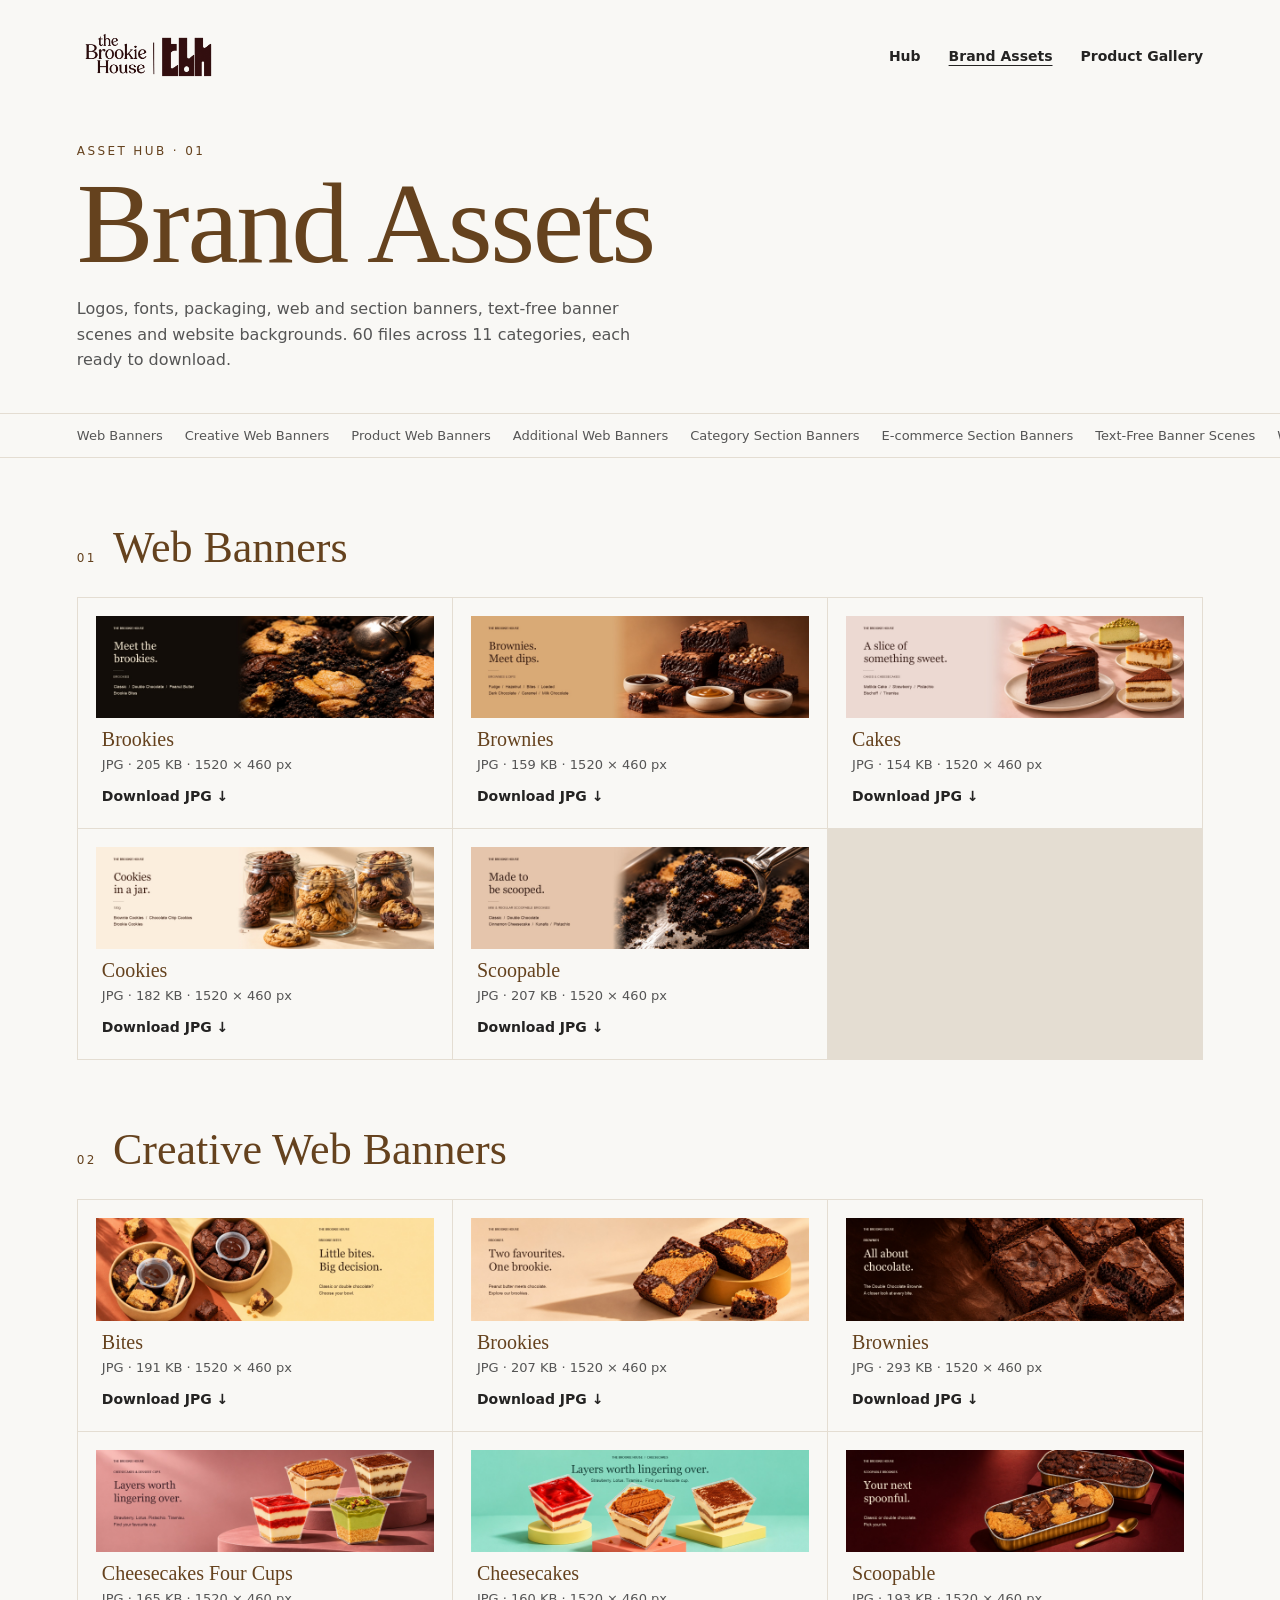
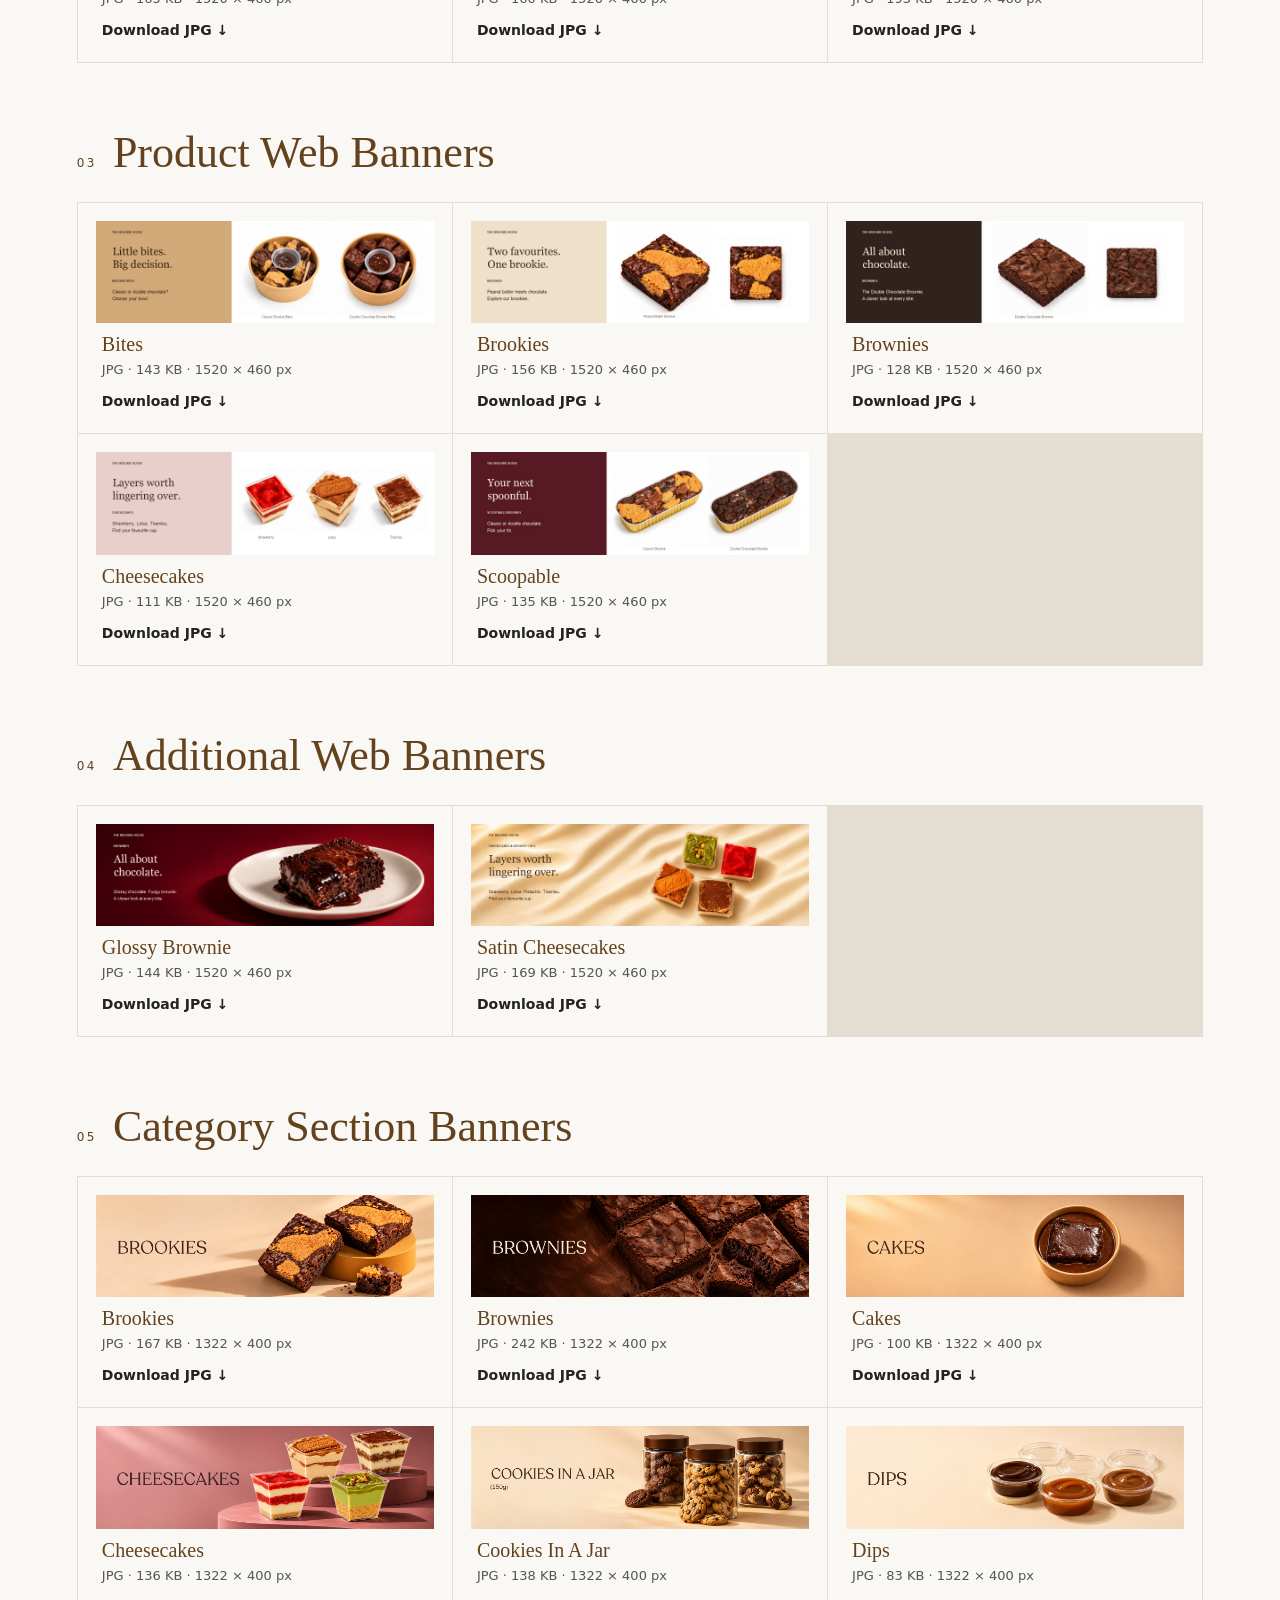
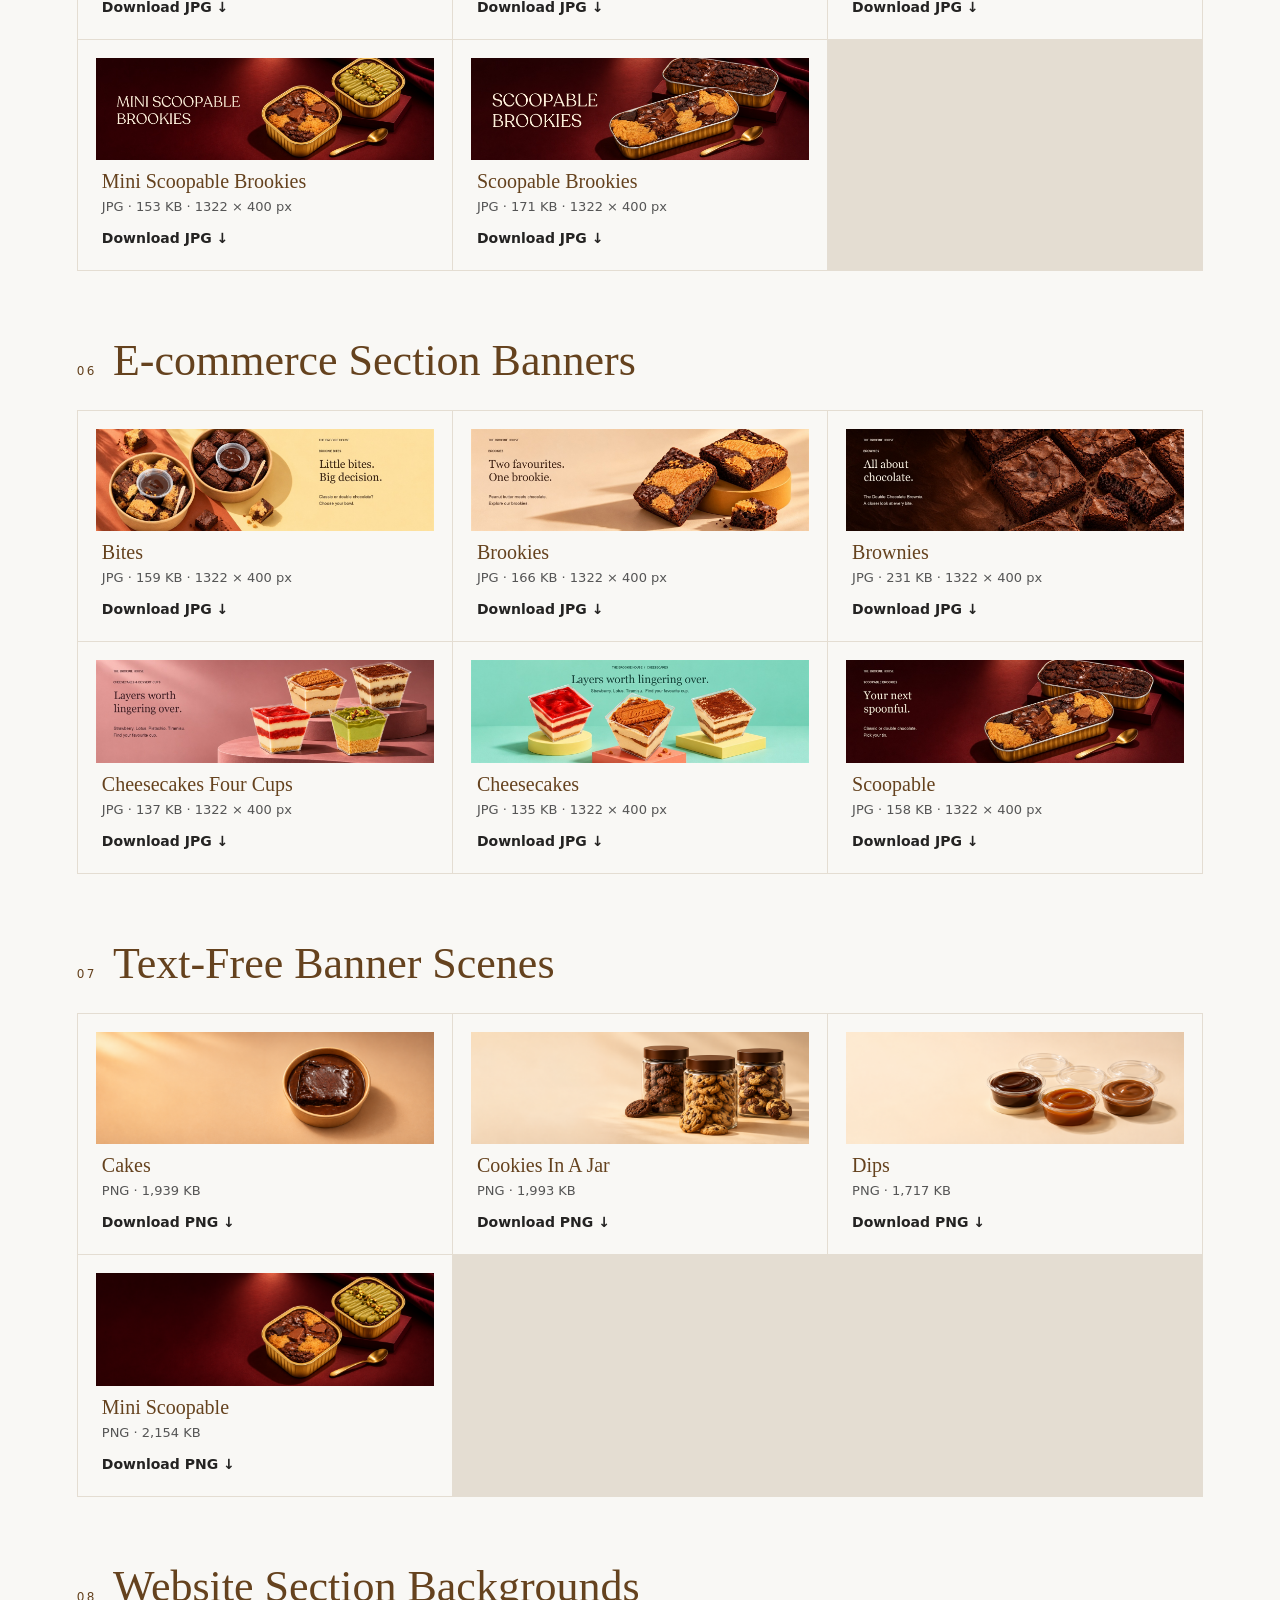
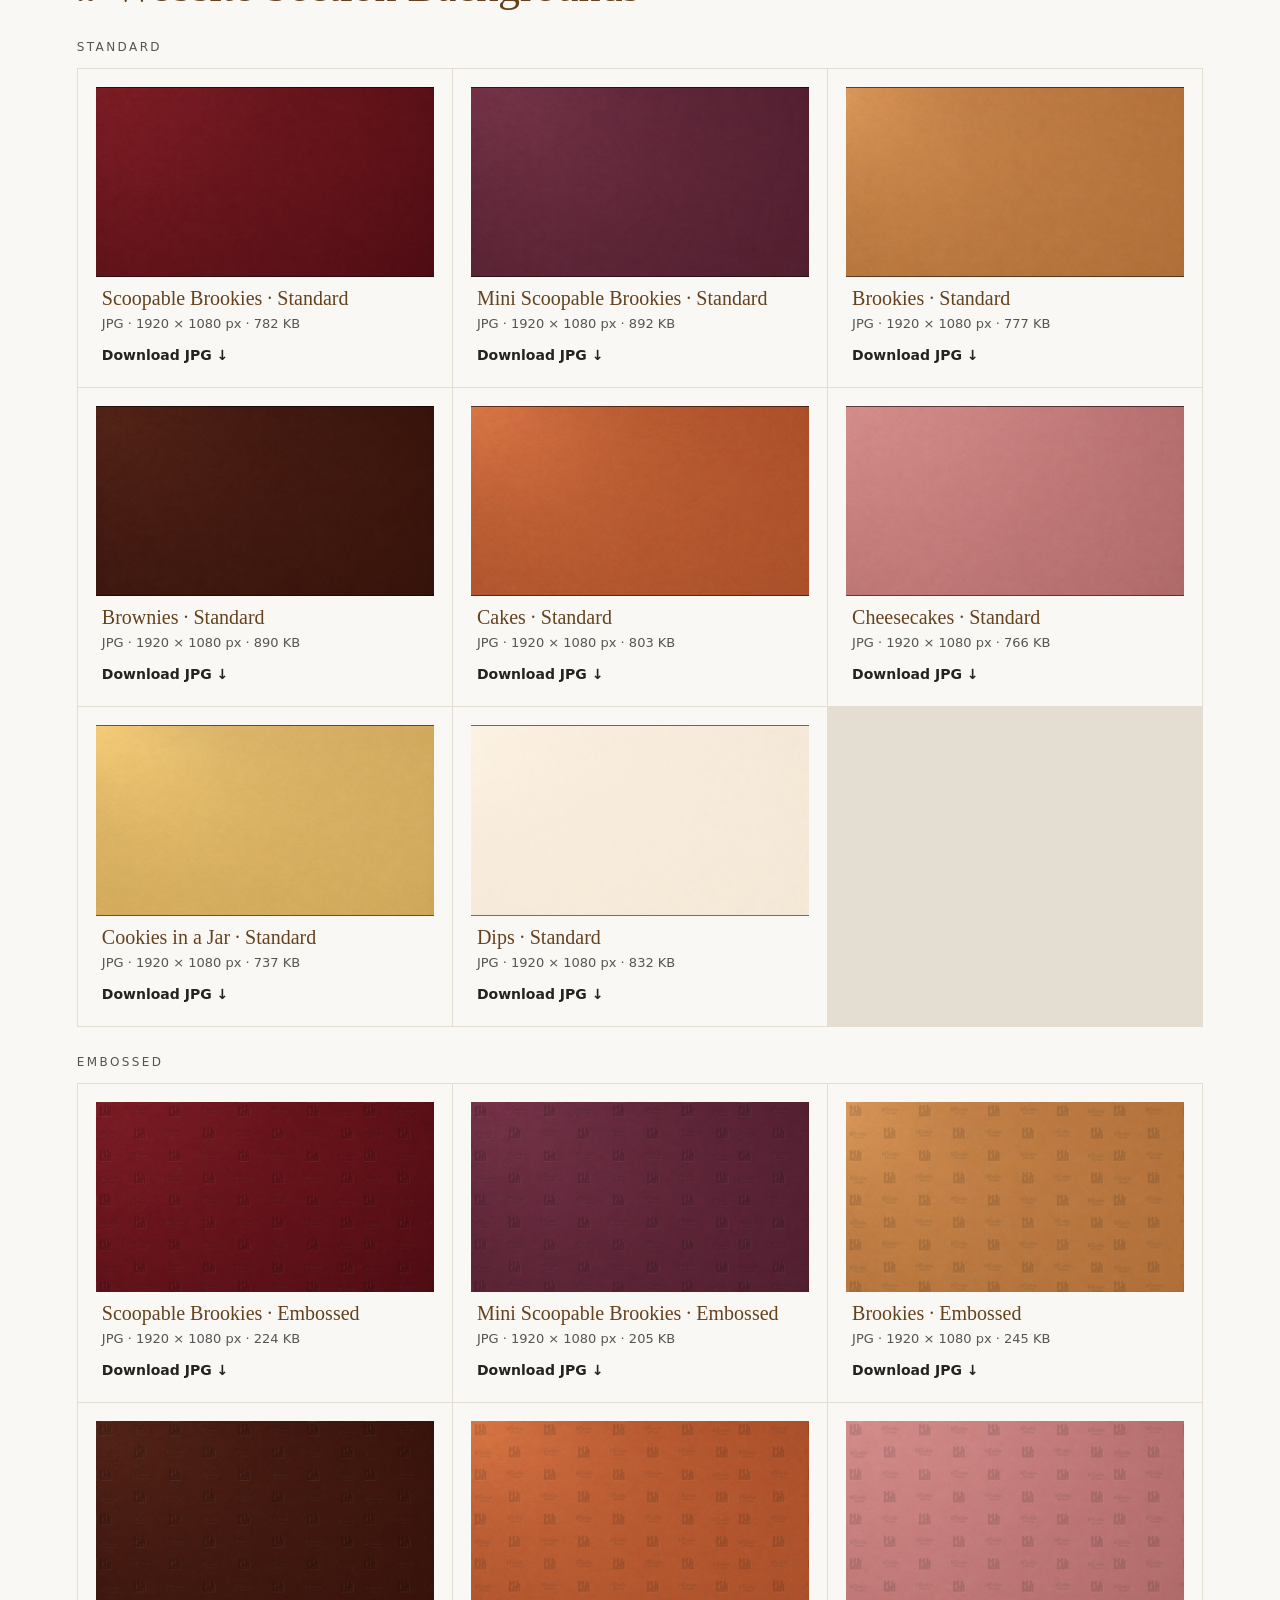
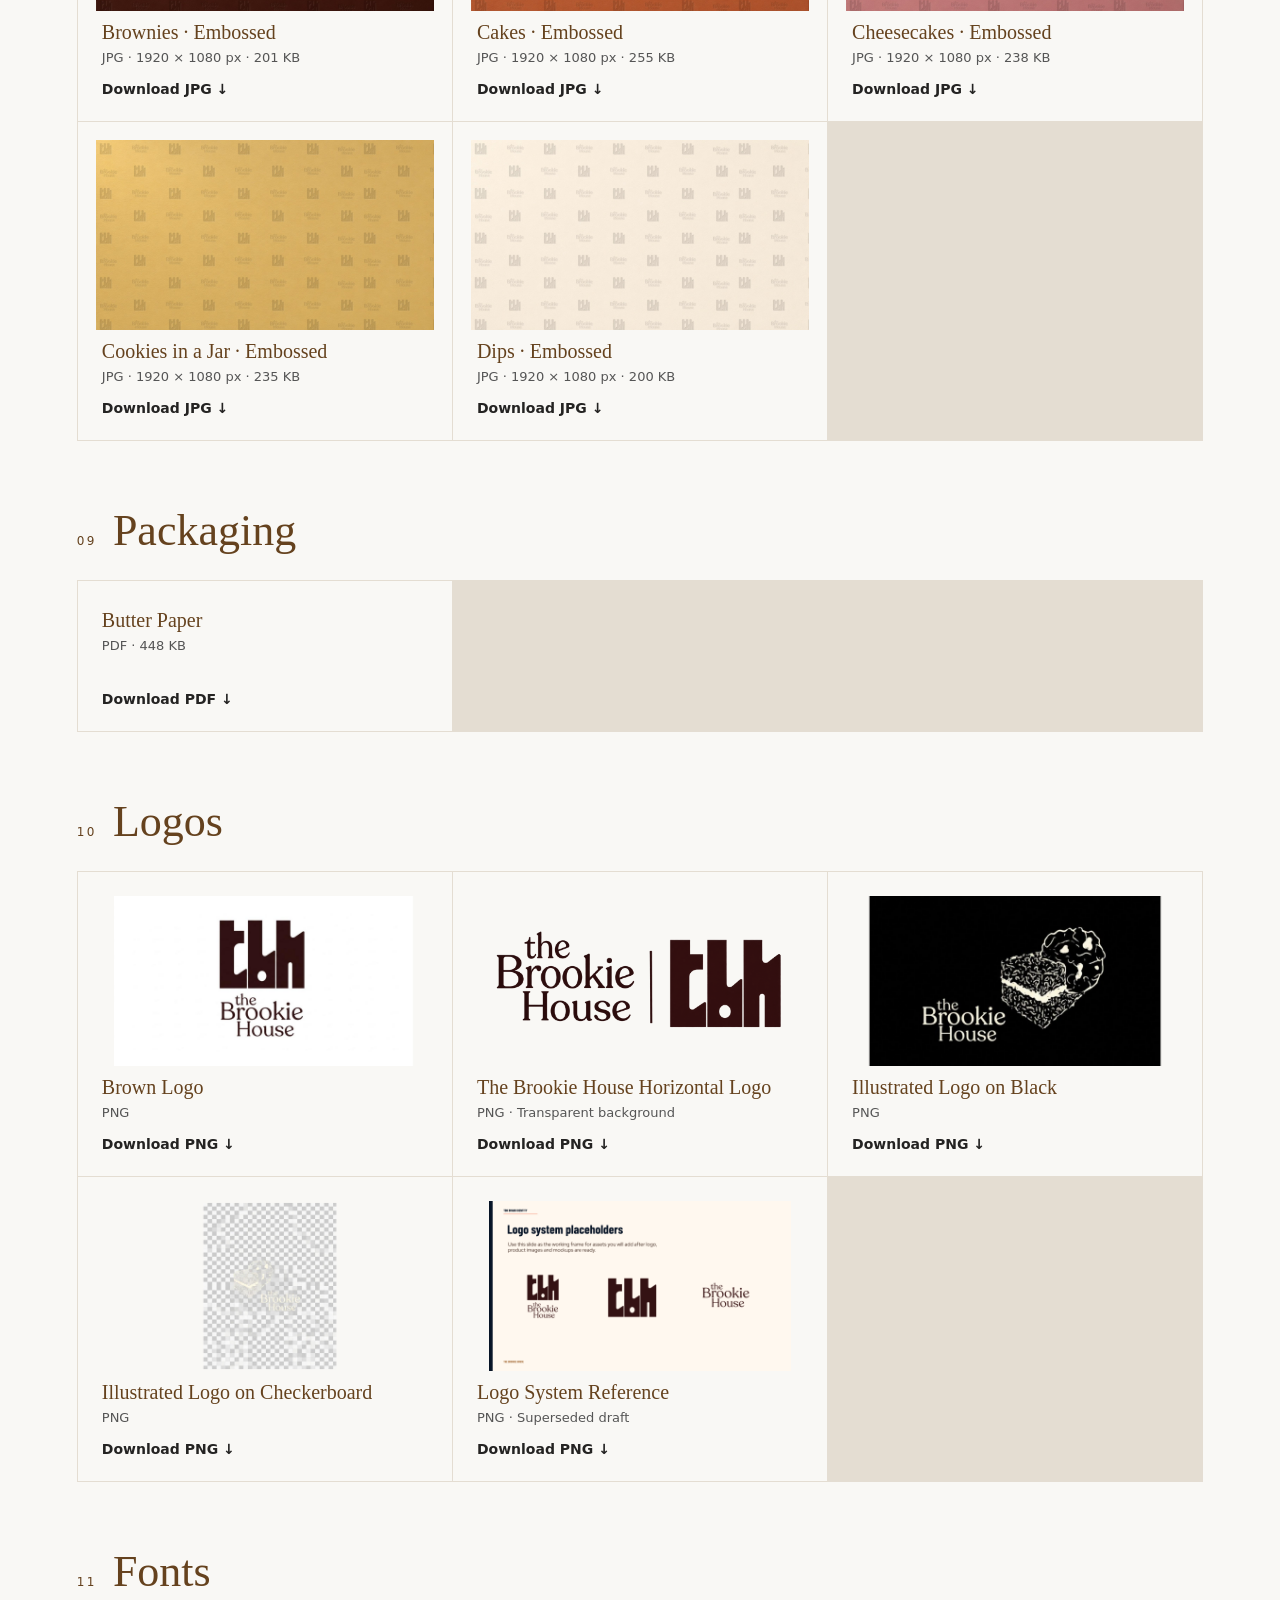
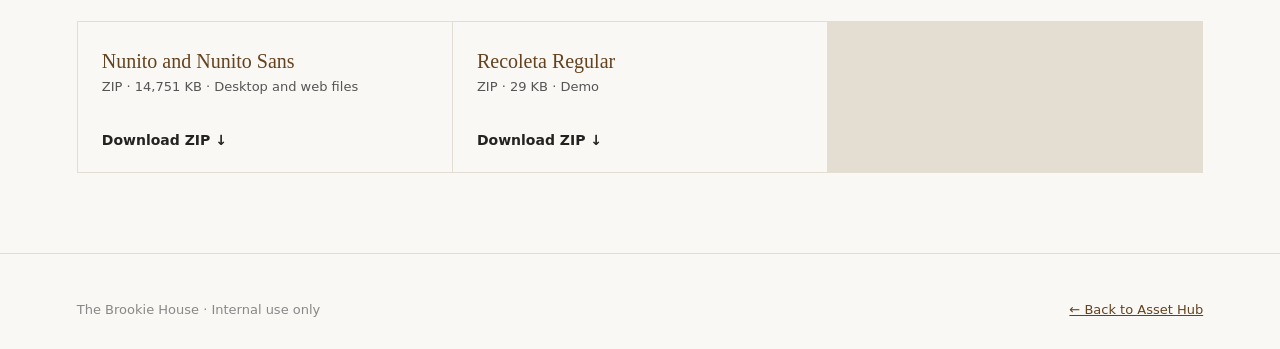
==== commit 91033621: "Polish: full-width banner previews, hide jump-bar scrollbar Co-Authored-By: Claude Opus 5.5 <noreply" ====
--- a/TBH-Brand-Assets.html
+++ b/TBH-Brand-Assets.html
@@ -14,7 +14,8 @@
 .lede{max-width:600px;margin-top:20px;line-height:1.6;color:var(--muted)}
 .cta{display:inline-block;margin-top:28px;font-weight:700;font-size:14px;color:var(--cream);background:var(--brown);padding:14px 22px;text-decoration:none;transition:background .2s ease}
 .cta:hover{background:var(--ink)}
-nav.jump{position:sticky;top:0;z-index:5;background:rgba(249,248,245,.94);backdrop-filter:blur(8px);border-bottom:1px solid var(--line);padding:14px 6vw;display:flex;gap:8px 22px;overflow-x:auto;white-space:nowrap;font-size:13px}
+nav.jump{position:sticky;top:0;z-index:5;background:rgba(249,248,245,.94);backdrop-filter:blur(8px);border-bottom:1px solid var(--line);padding:14px 6vw;display:flex;gap:8px 22px;overflow-x:auto;white-space:nowrap;font-size:13px;scrollbar-width:none}
+nav.jump::-webkit-scrollbar{display:none}
 nav.jump a{text-decoration:none;color:var(--muted)}nav.jump a:hover{color:var(--brown);text-decoration:underline;text-underline-offset:4px}
 main{display:block}
 section{counter-increment:sec;padding:64px 6vw 0;scroll-margin-top:56px}
@@ -29,10 +30,10 @@
 @media (prefers-reduced-motion:reduce){html{scroll-behavior:auto}*{transition:none!important}}
 @media(max-width:640px){.crumbs{gap:16px;font-size:13px}.top img{height:40px}}
 
-.grid{grid-template-columns:repeat(auto-fill,minmax(260px,1fr))}
+.grid{grid-template-columns:repeat(auto-fill,minmax(300px,1fr))}
 article{display:flex;flex-direction:column}
-article img{display:block;width:100%;height:150px;object-fit:contain;padding:18px;background:transparent}
-#logos article img{height:170px;padding:24px}
+article img{display:block;width:calc(100% - 36px);height:auto;max-height:240px;object-fit:contain;margin:18px 18px 4px}
+#logos article img{height:170px;width:calc(100% - 48px);margin:24px 24px 4px}
 .details{padding:6px 24px 24px;display:flex;flex-direction:column;gap:6px;flex:1}
 article:not(:has(img)) .details{padding-top:28px;min-height:150px}
 .details h3{font-family:Georgia,serif;font-weight:400;font-size:20px;color:var(--brown)}
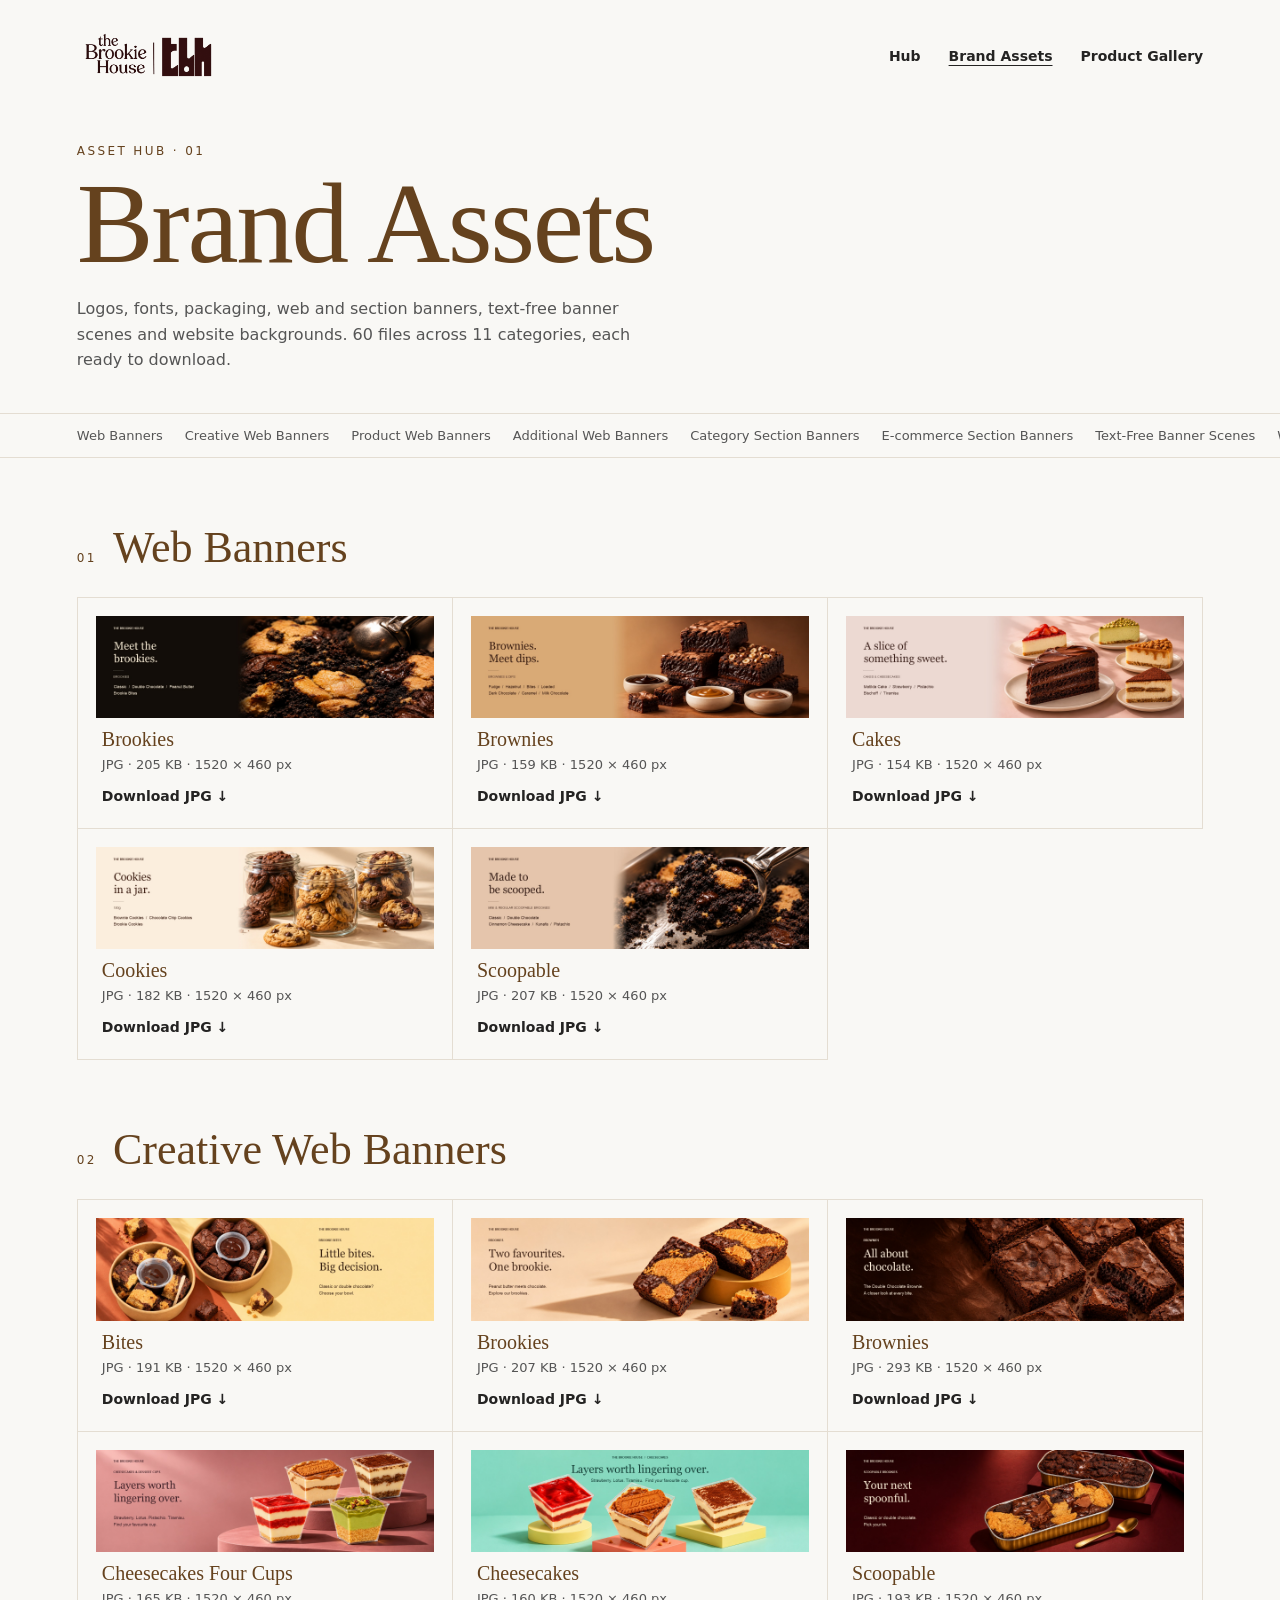
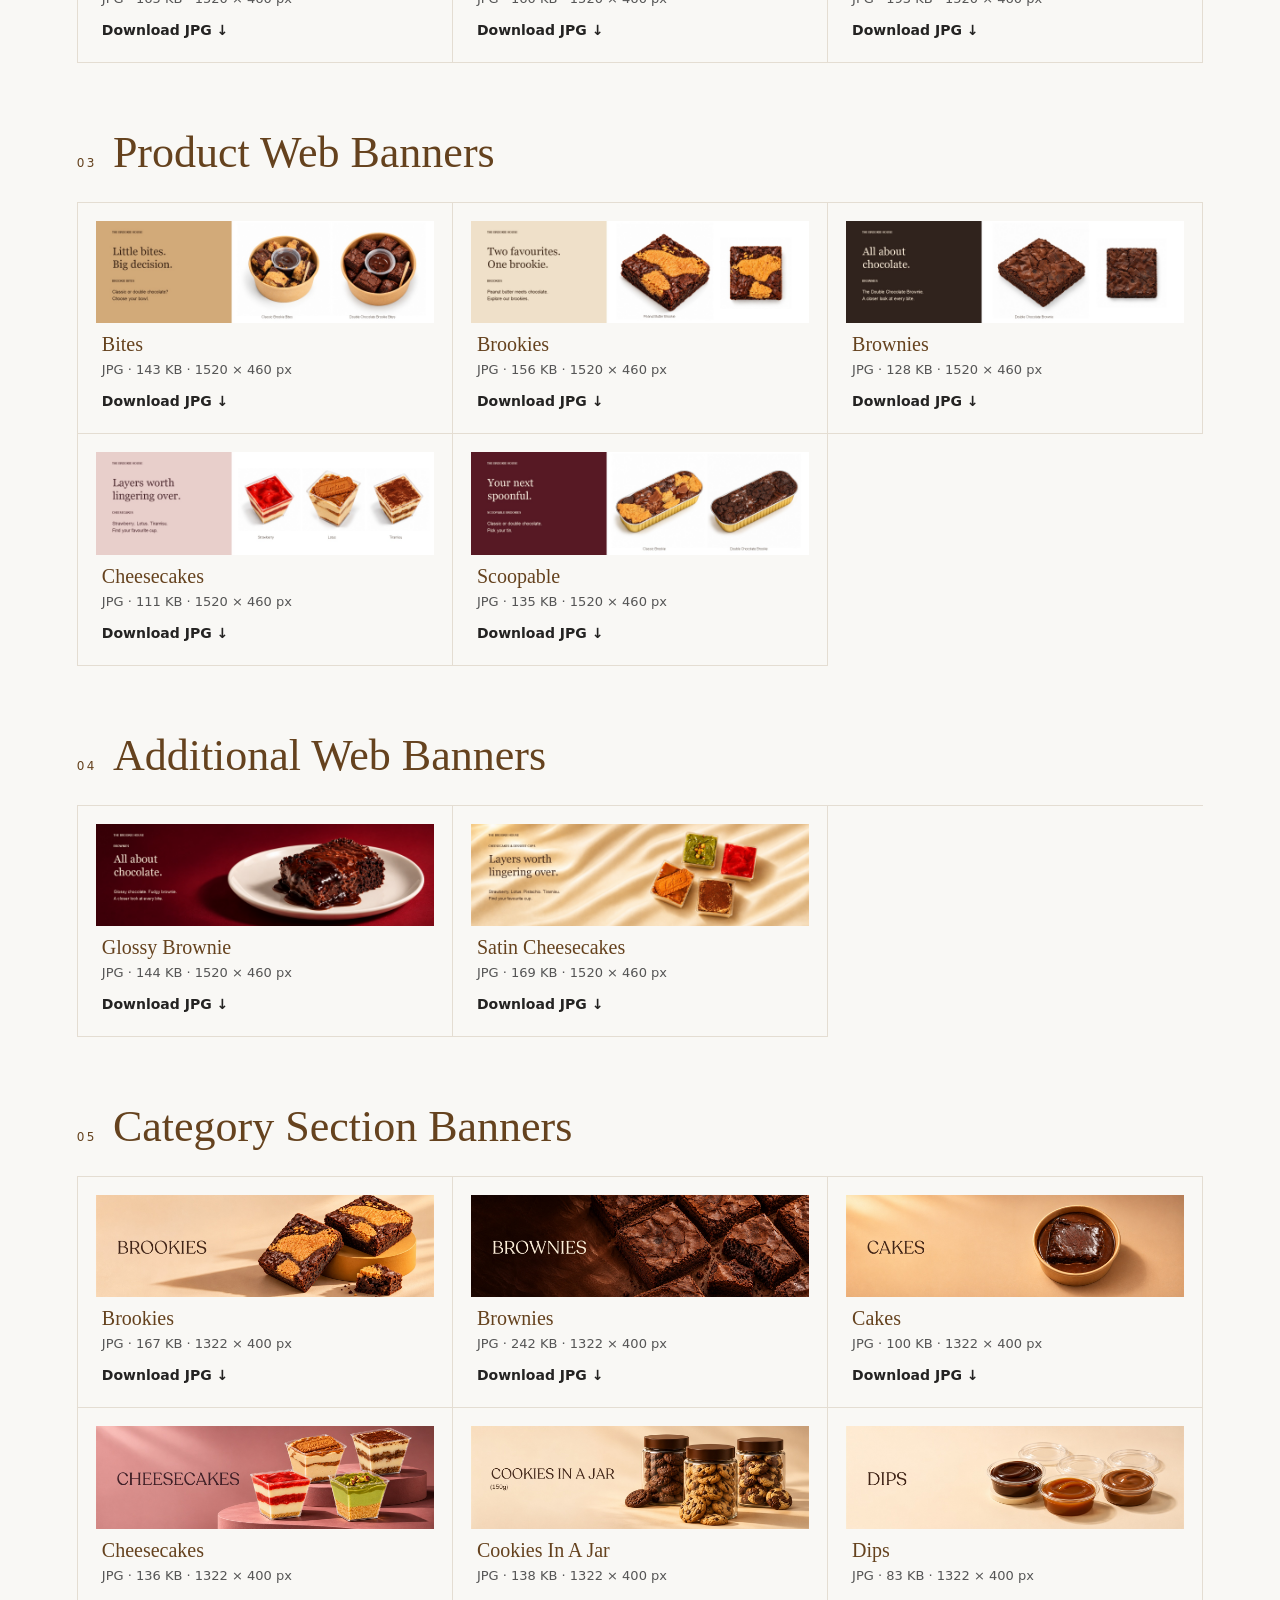
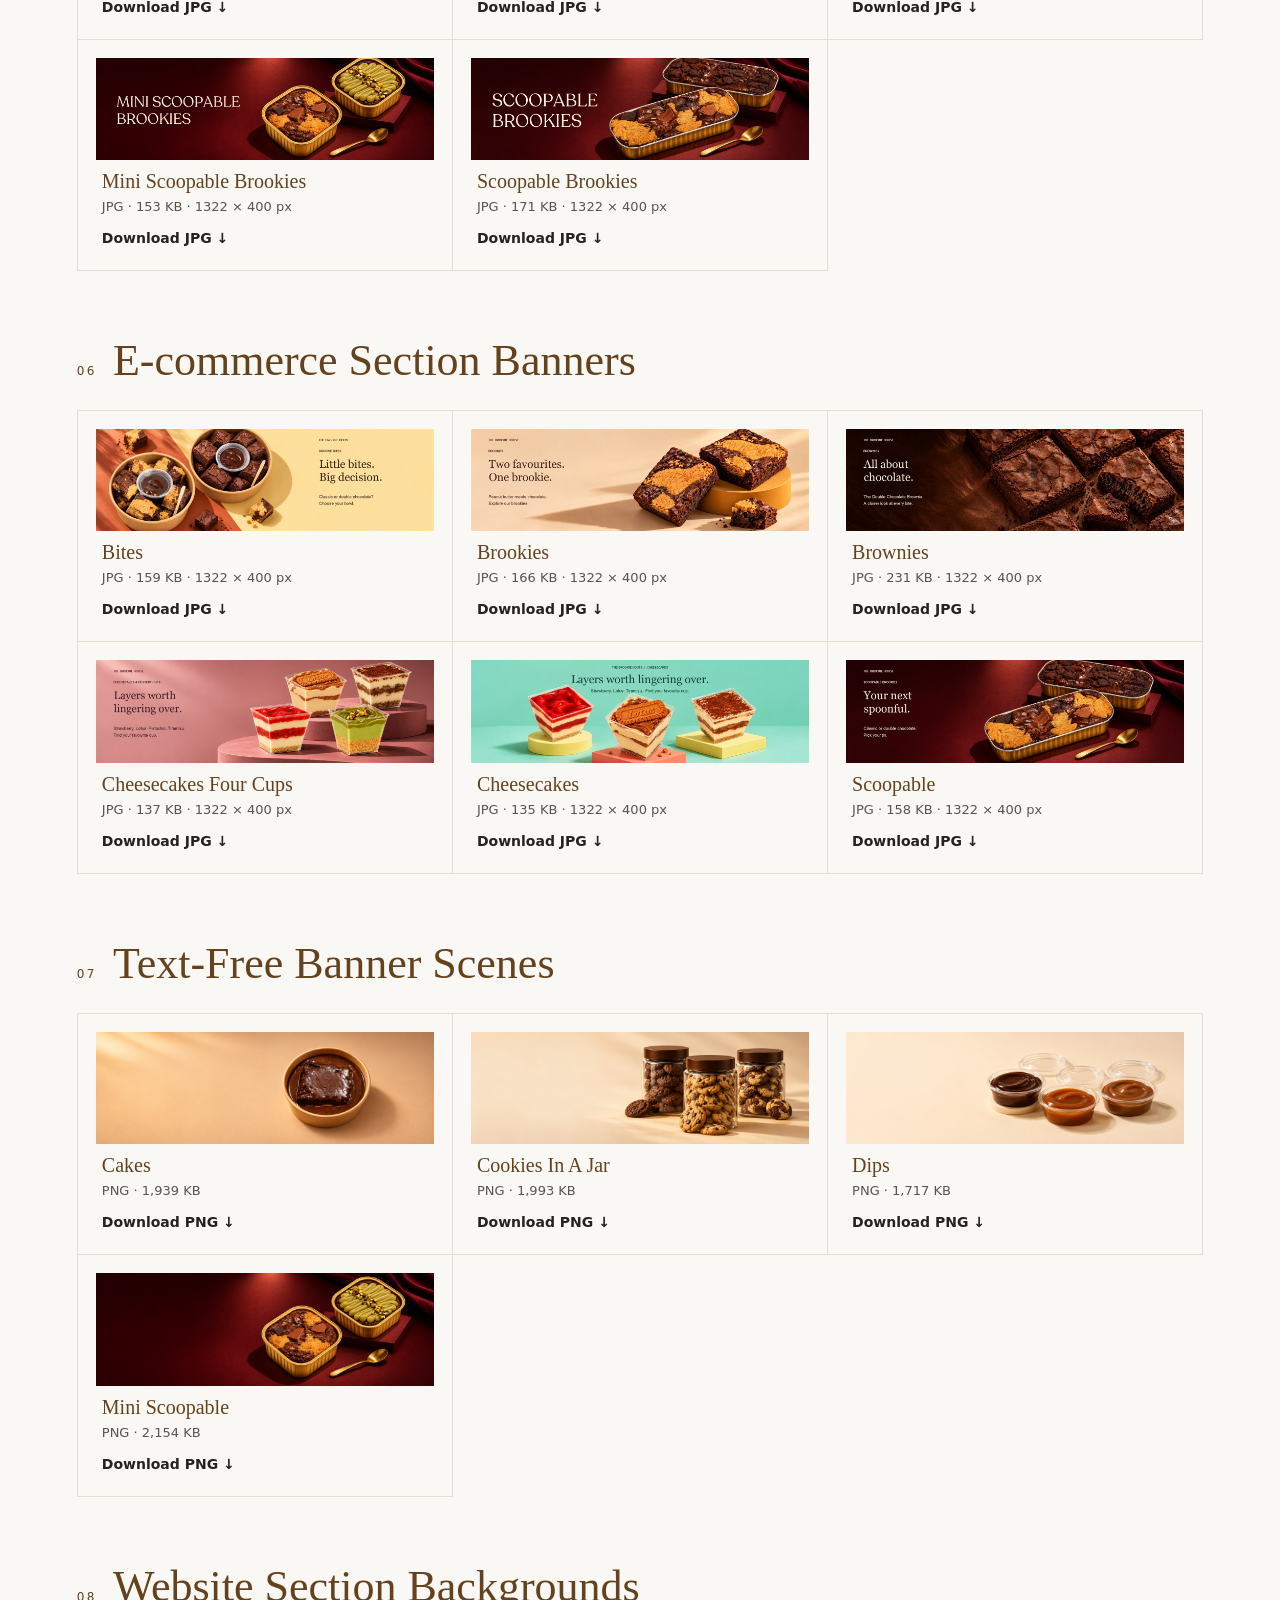
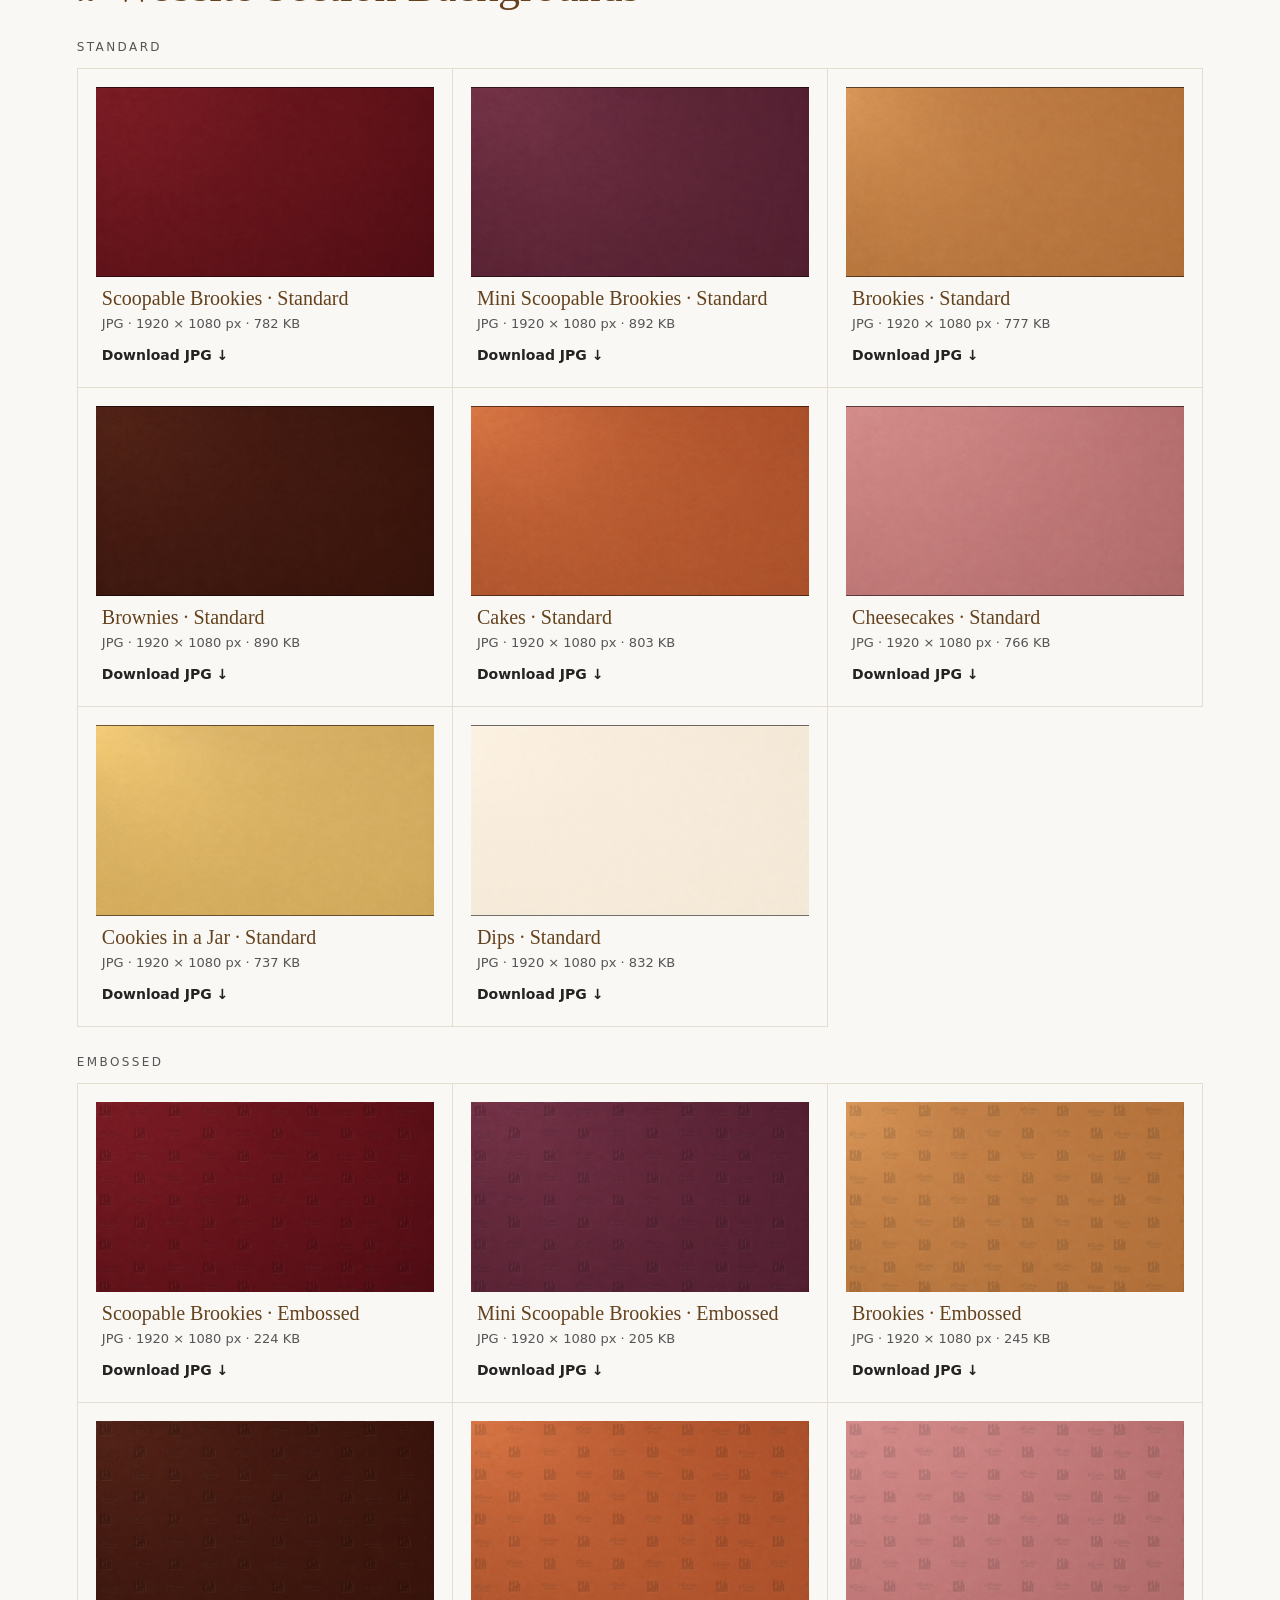
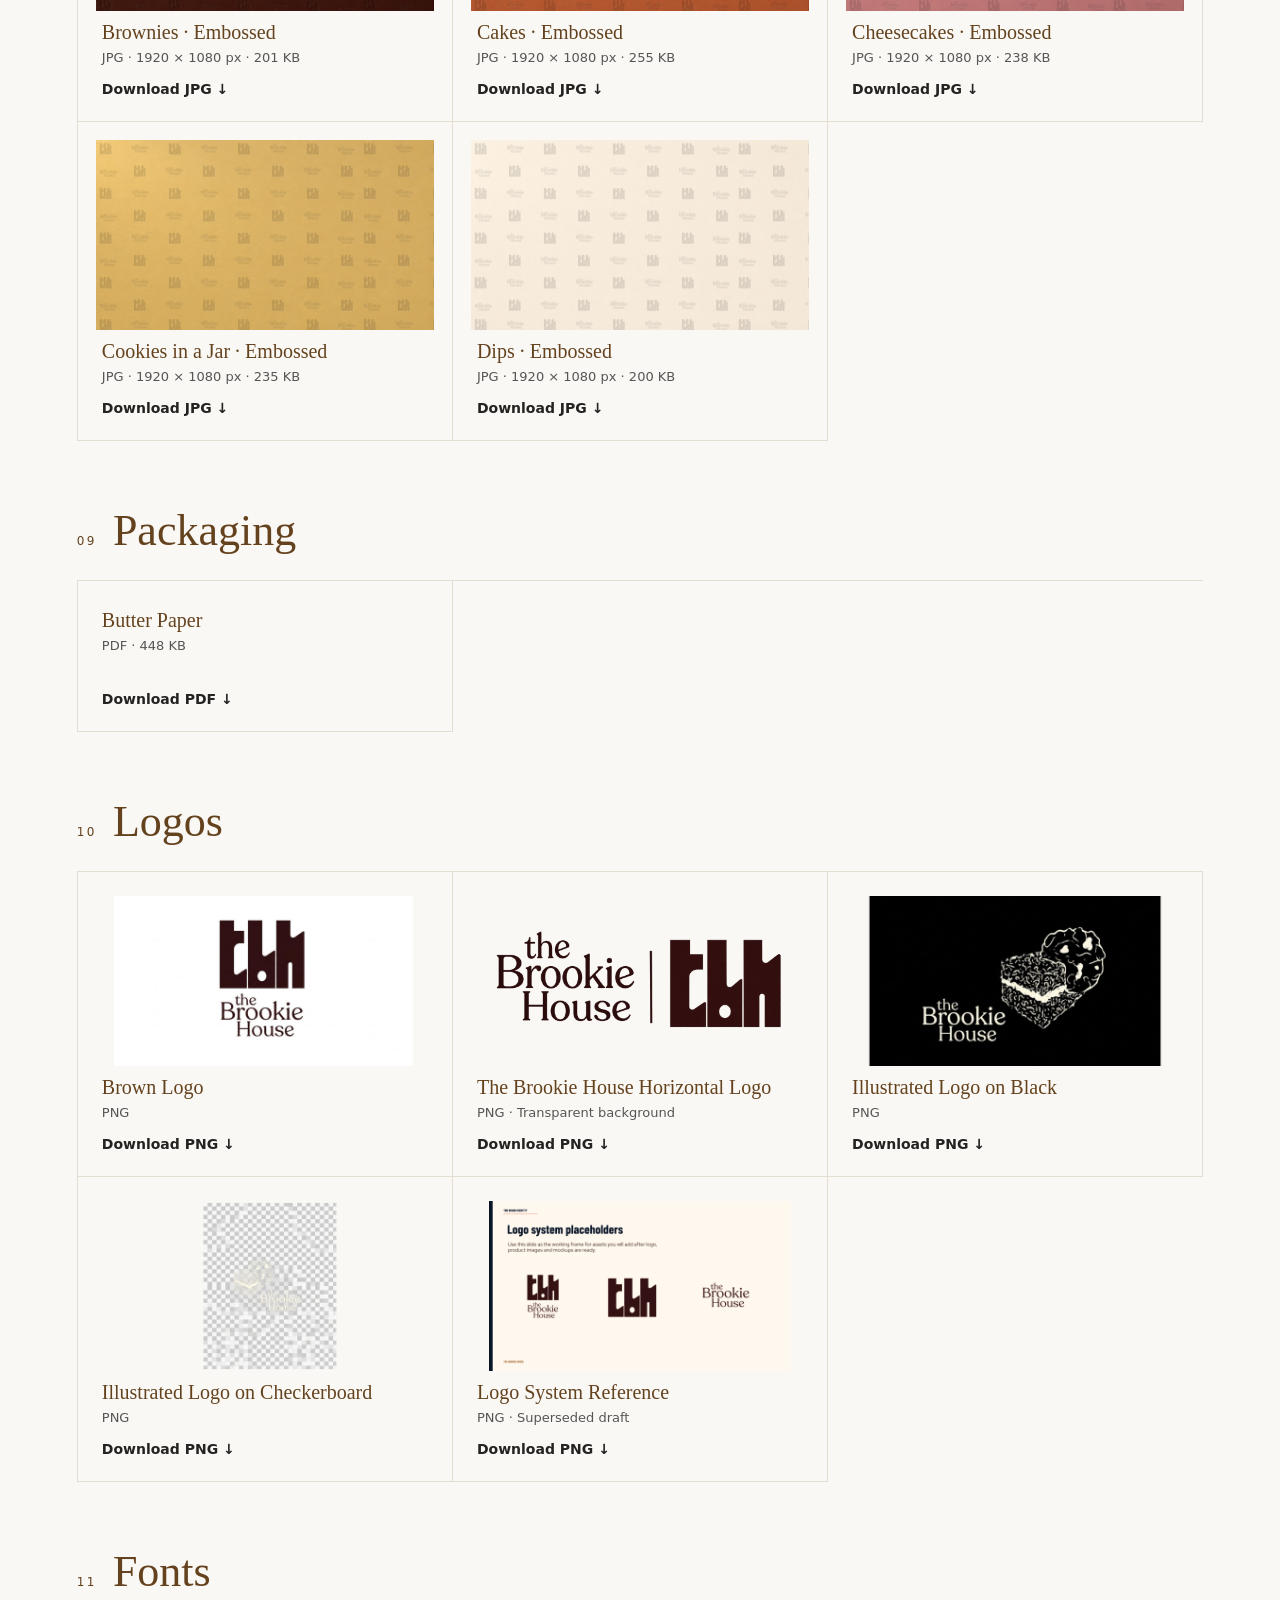
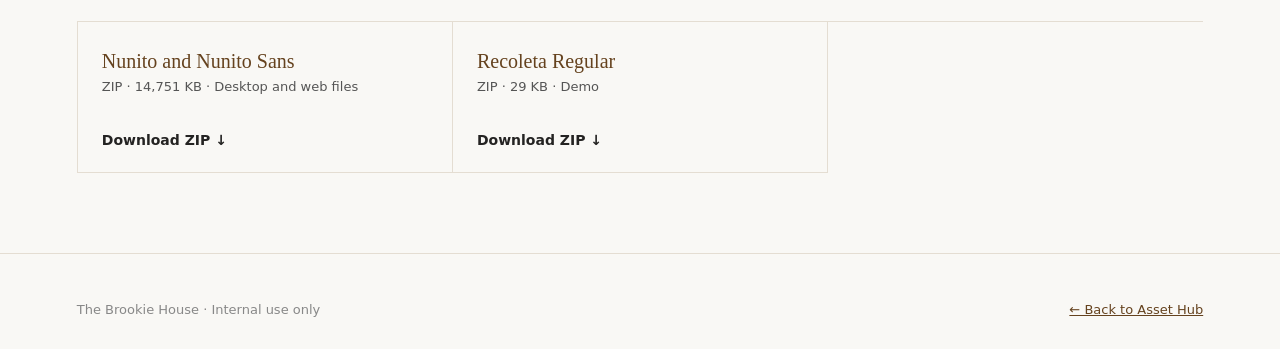
==== commit ea2f59bf: "Grid lines per card so partial rows stay clean Co-Authored-By: Claude Opus 5.5 <noreply@anthropic.co" ====
--- a/TBH-Brand-Assets.html
+++ b/TBH-Brand-Assets.html
@@ -22,8 +22,8 @@
 section>h2{font-family:Georgia,serif;font-weight:400;font-size:clamp(28px,3.6vw,44px);color:var(--brown);display:flex;align-items:baseline;gap:16px;margin-bottom:24px}
 section>h2::before{content:counter(sec,decimal-leading-zero);font-family:"Nunito Sans",system-ui,sans-serif;font-size:12px;letter-spacing:.2em;color:var(--brown)}
 section>h3{font-size:12px;letter-spacing:.2em;text-transform:uppercase;color:var(--muted);font-weight:400;margin:28px 0 14px}
-.grid{display:grid;gap:1px;background:var(--line);border:1px solid var(--line)}
-.grid>*{background:var(--cream);transition:background .25s ease}
+.grid{display:grid;gap:0;border-top:1px solid var(--line);border-left:1px solid var(--line)}
+.grid>*{background:var(--cream);border-right:1px solid var(--line);border-bottom:1px solid var(--line);transition:background .25s ease}
 .grid>*:hover{background:#fff}
 footer{padding:48px 6vw 32px;margin-top:80px;border-top:1px solid var(--line);font-size:13px;color:#888;display:flex;justify-content:space-between;gap:16px;flex-wrap:wrap}
 footer a{color:var(--brown)}
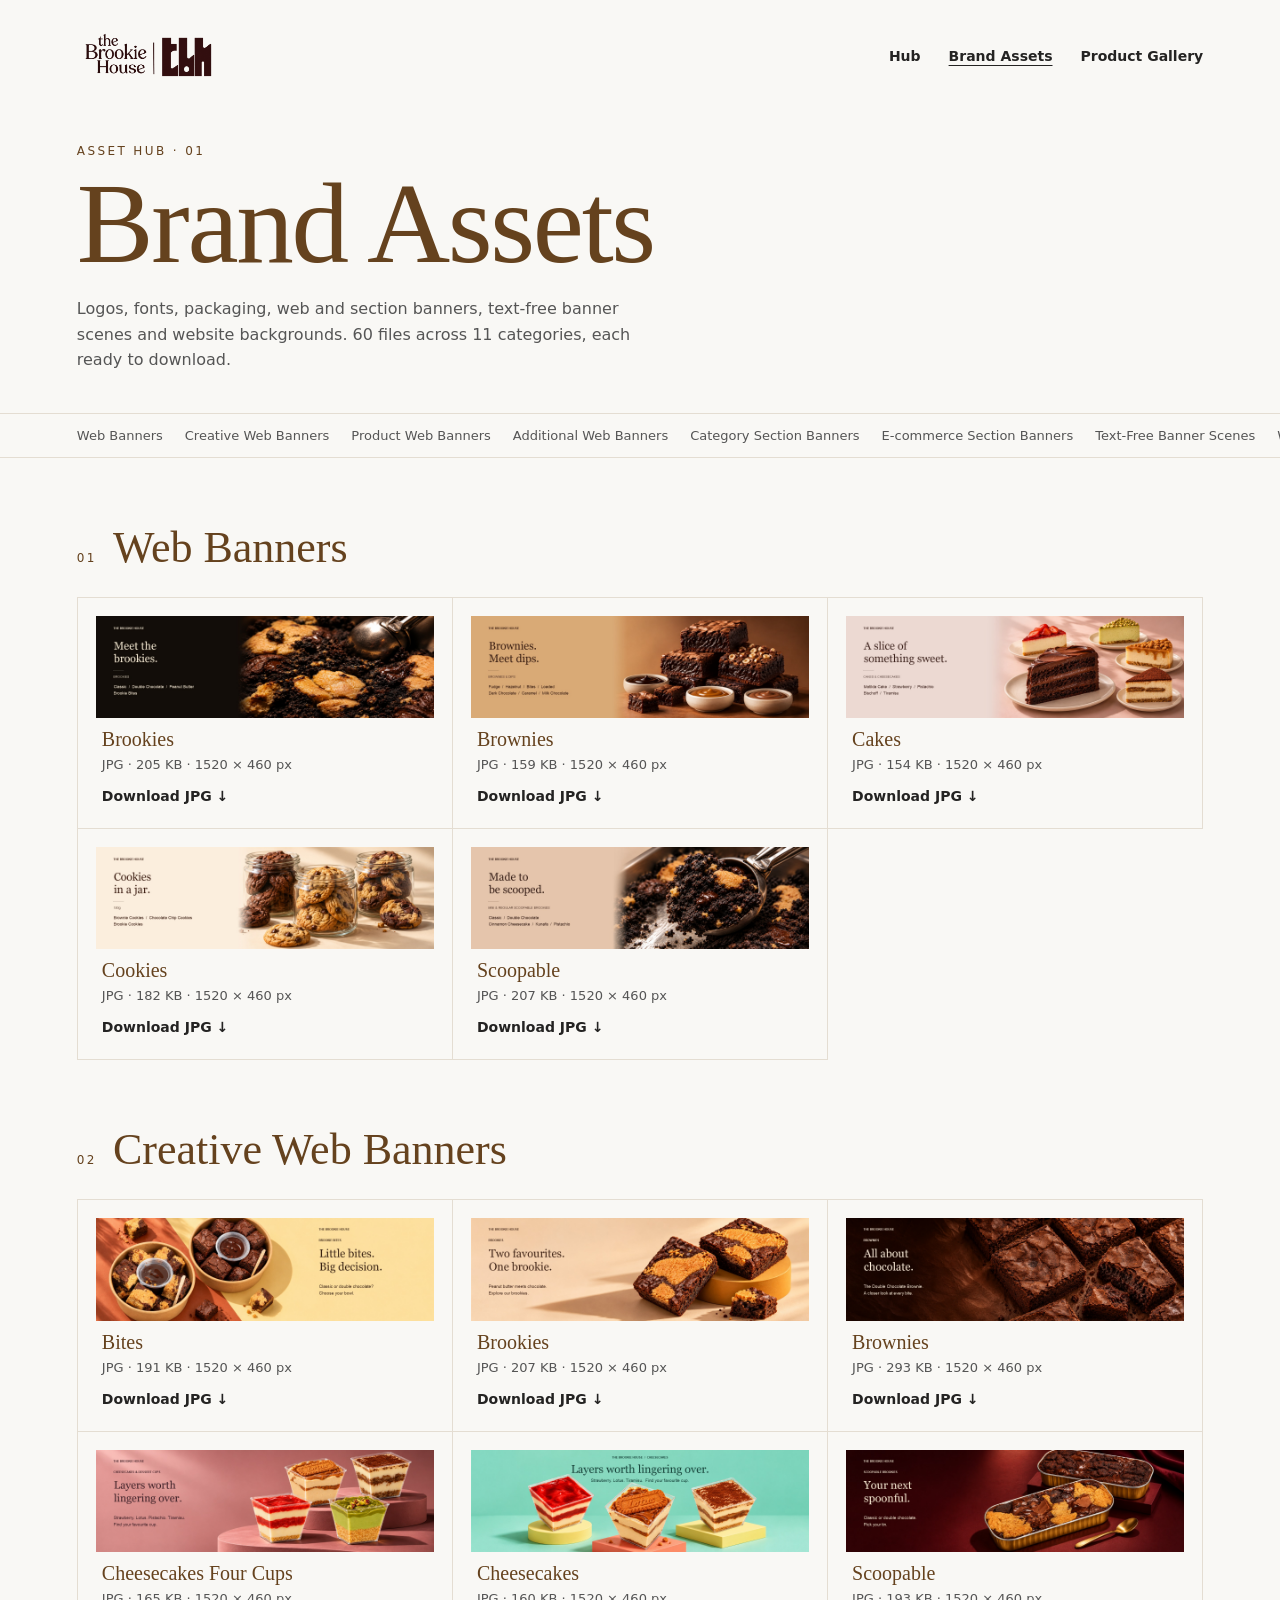
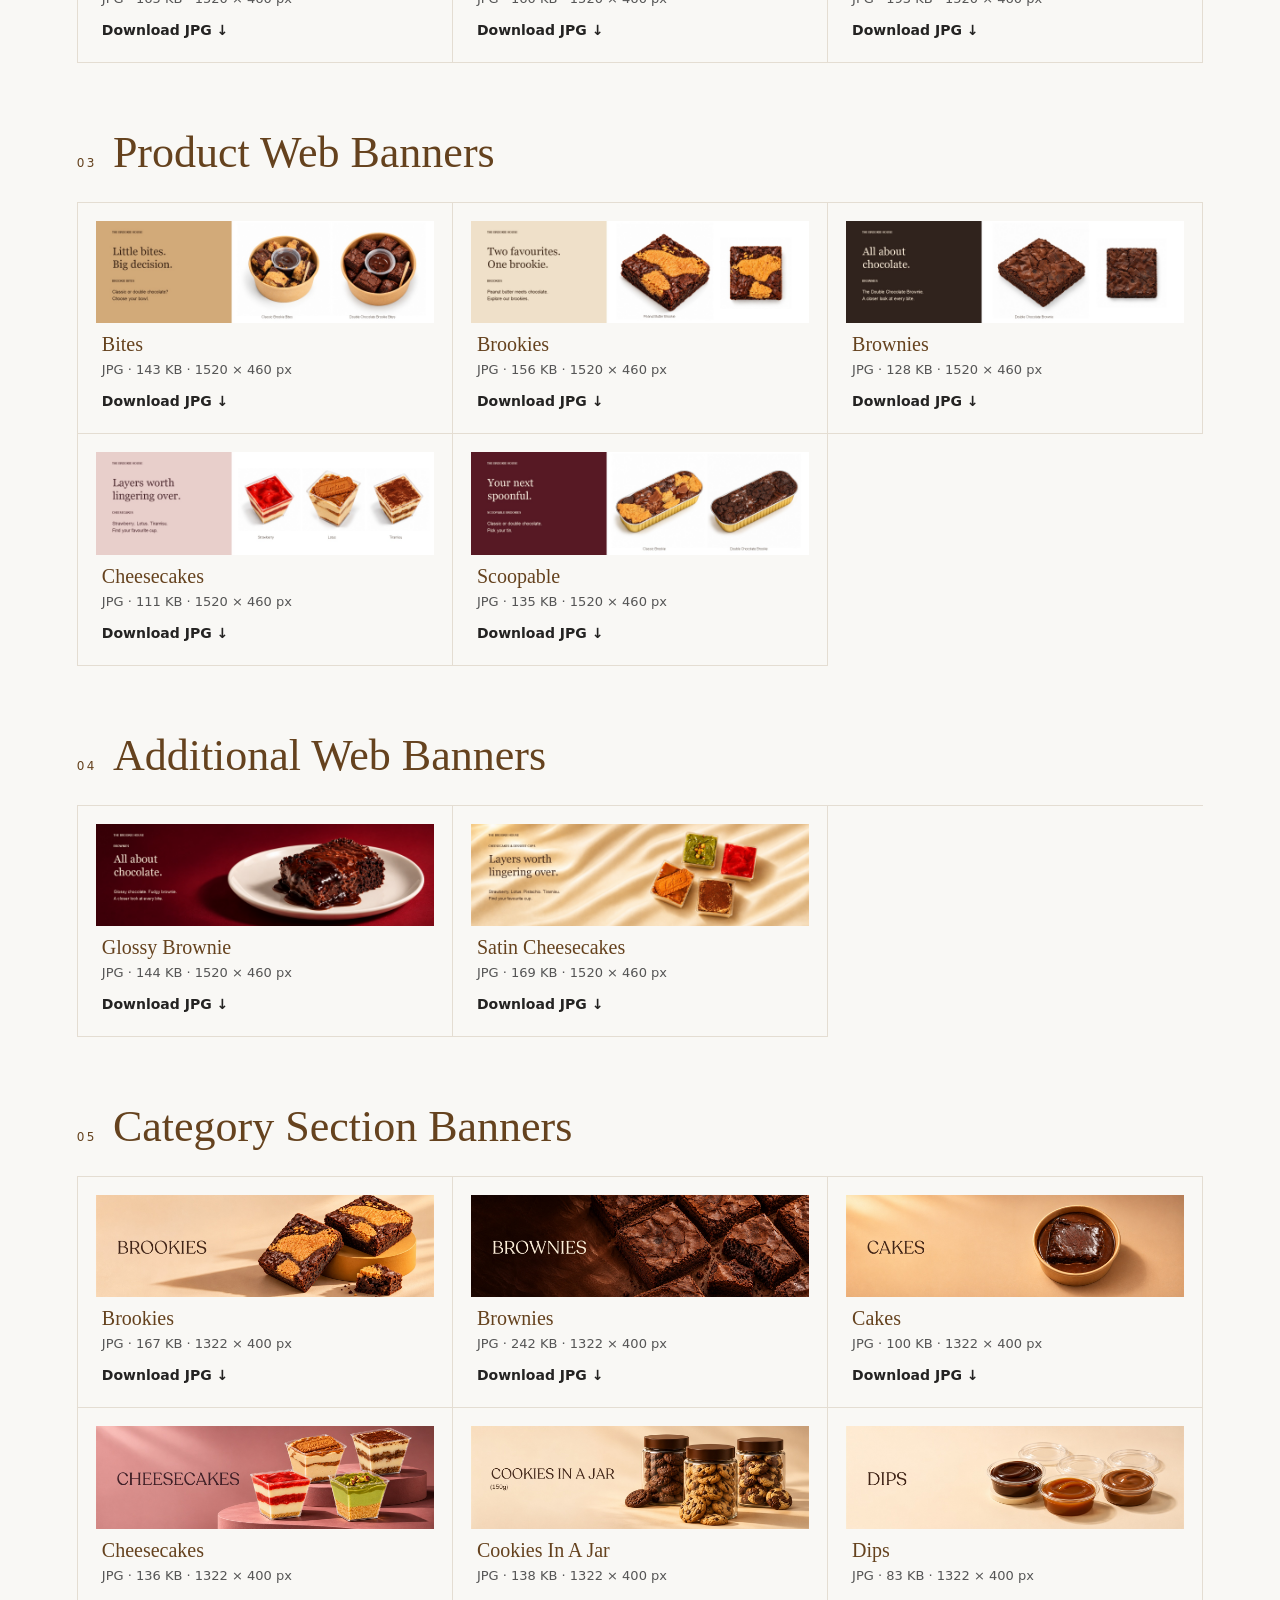
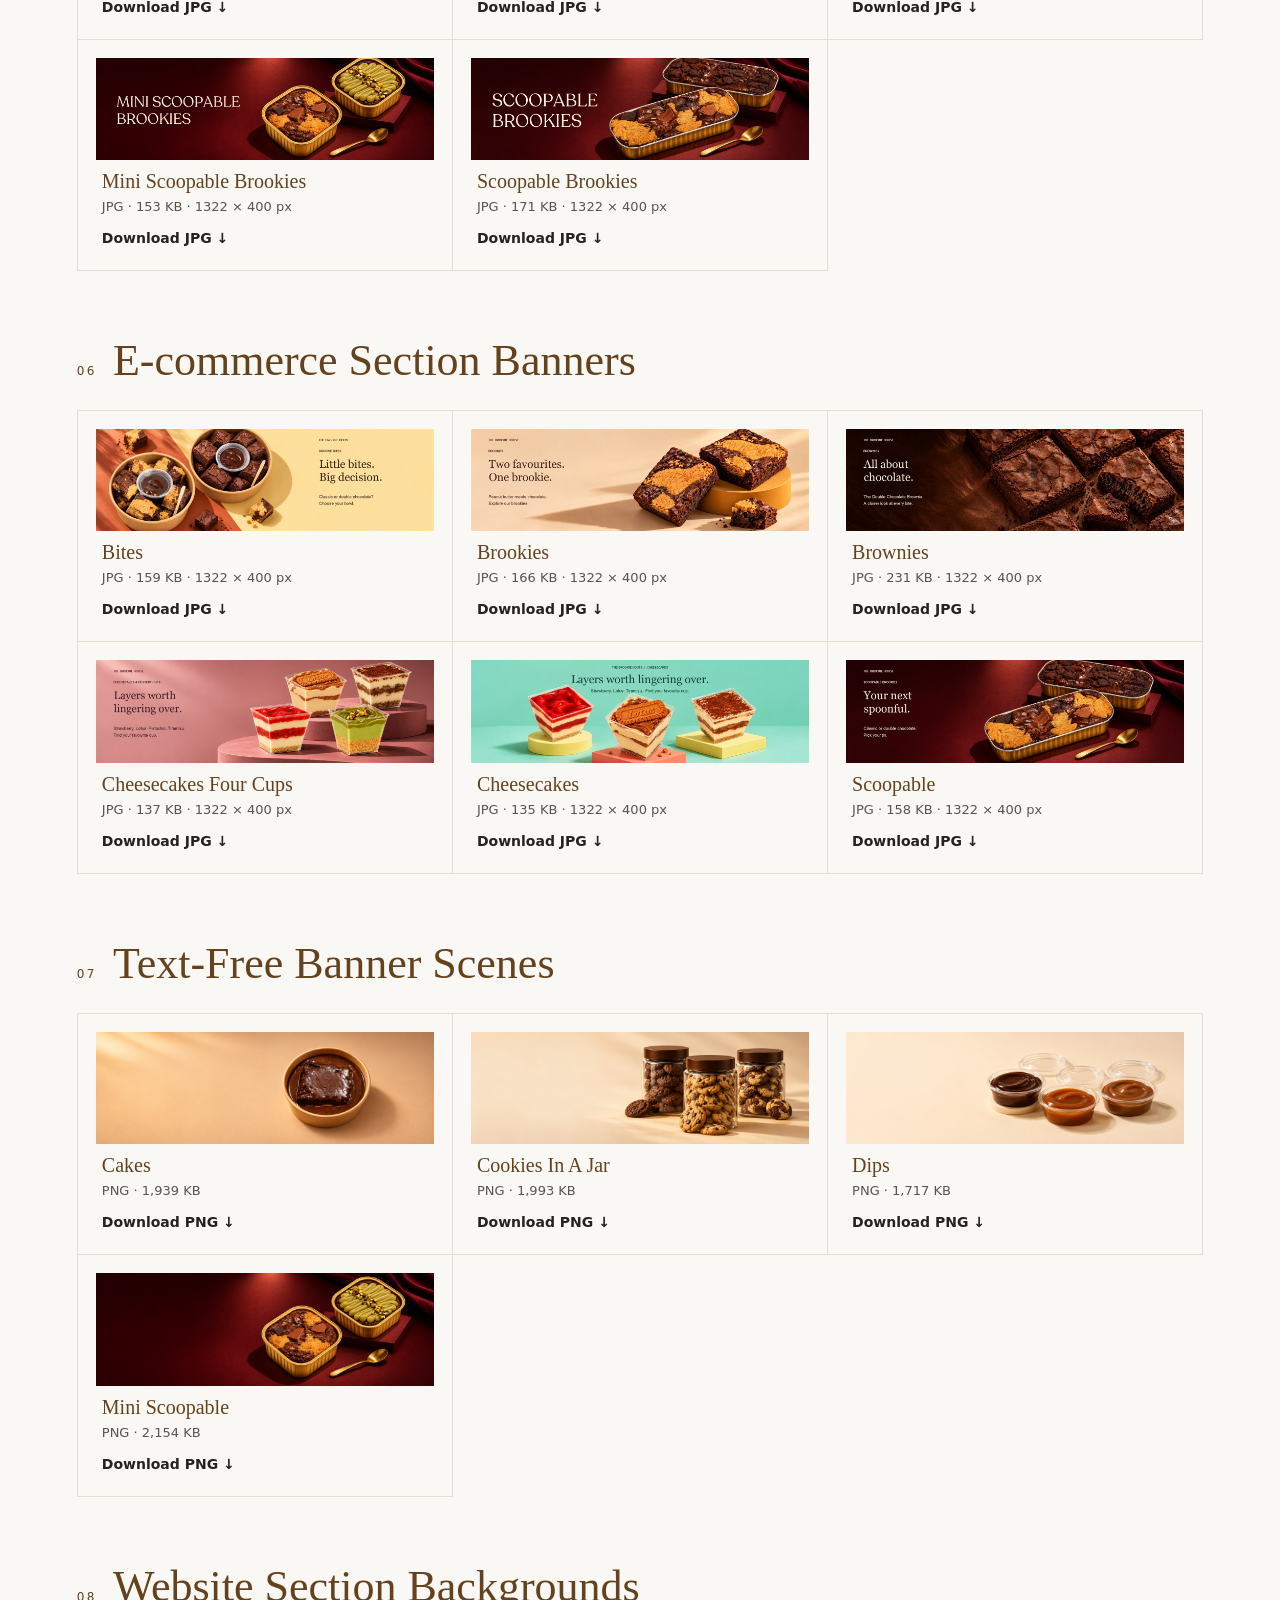
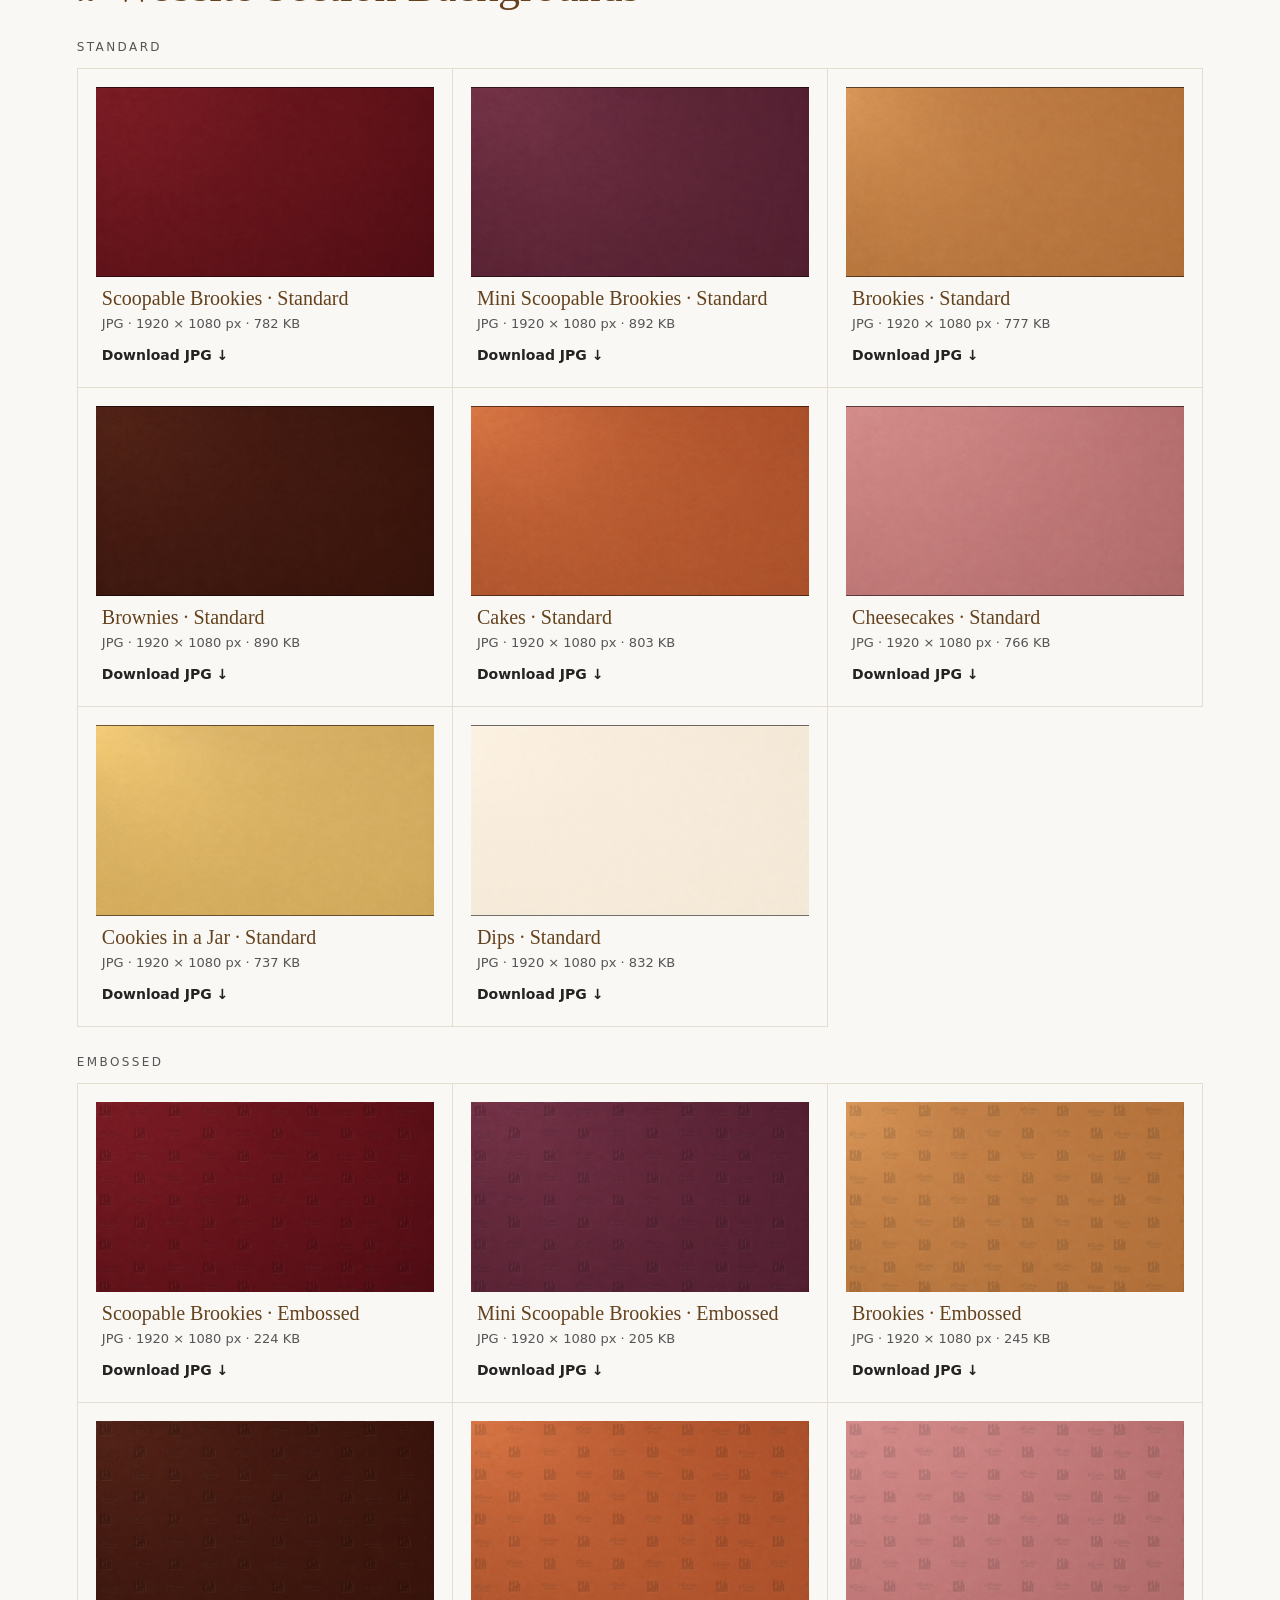
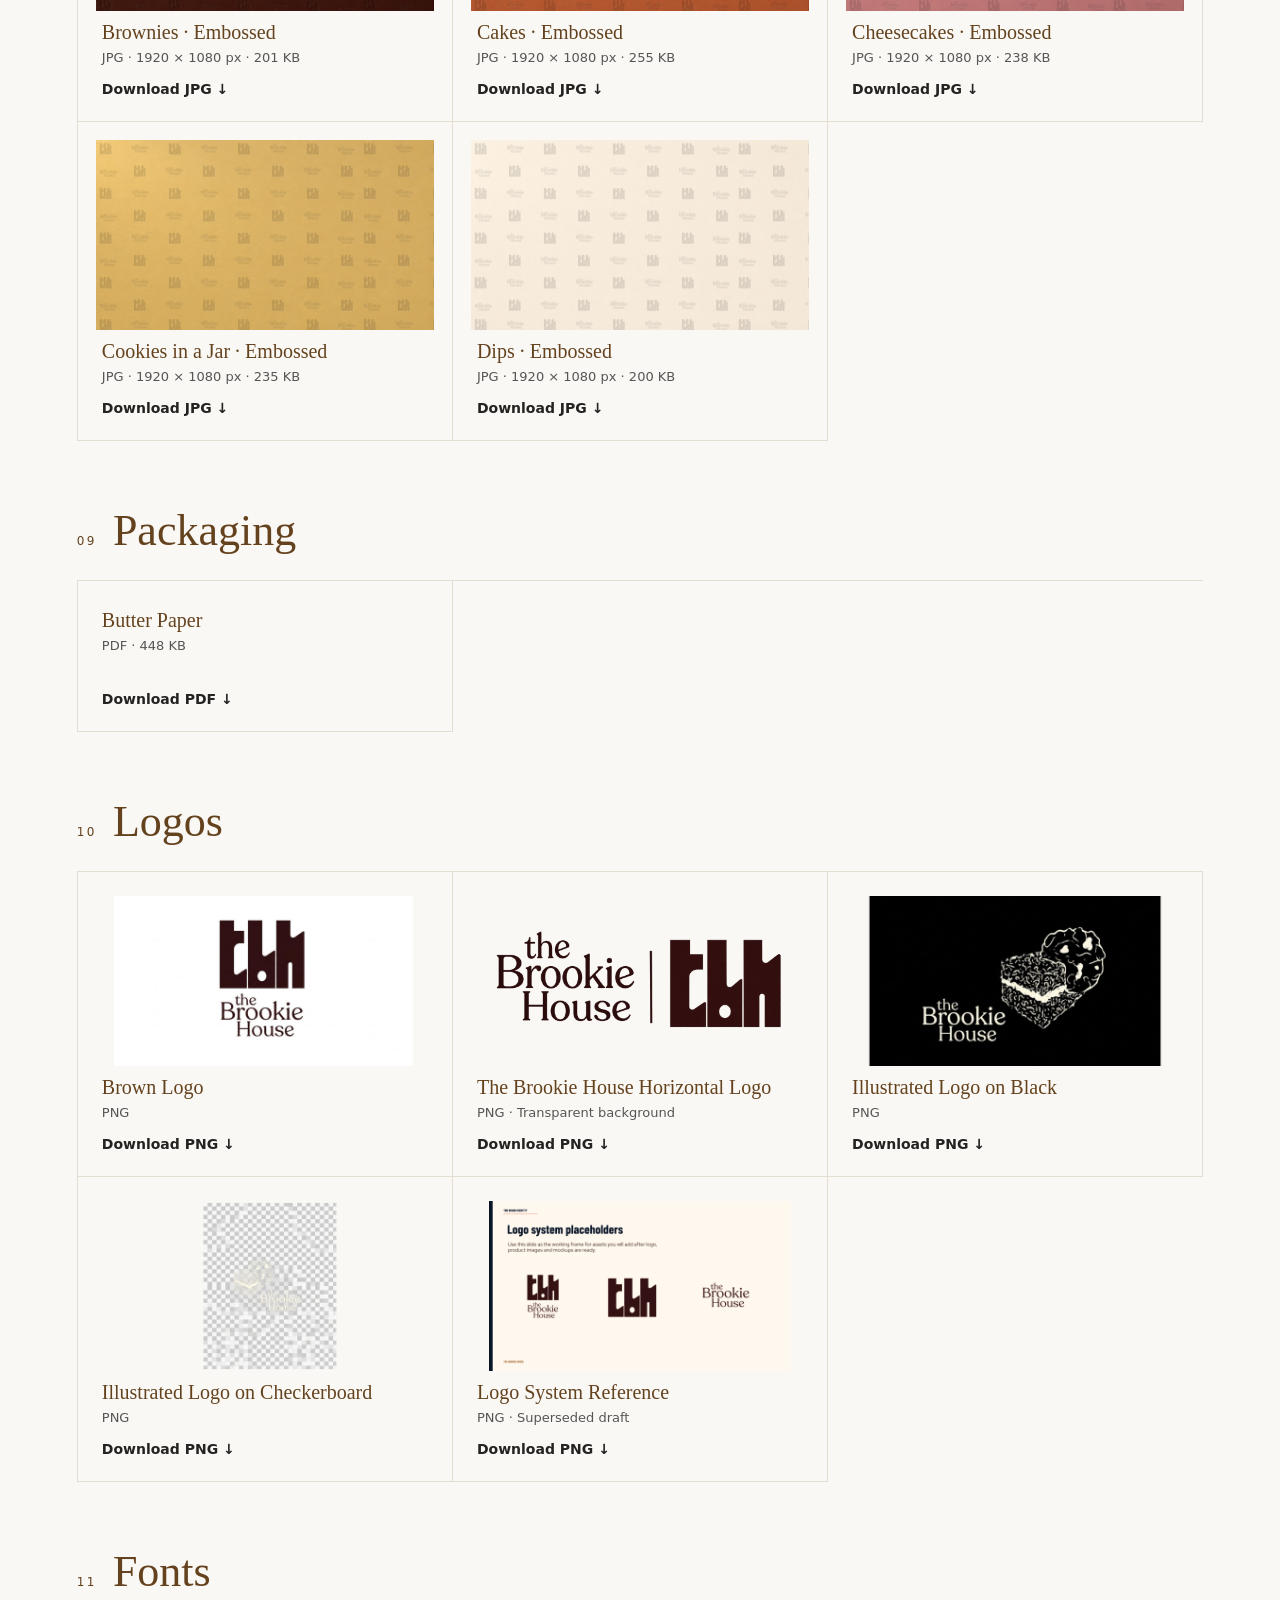
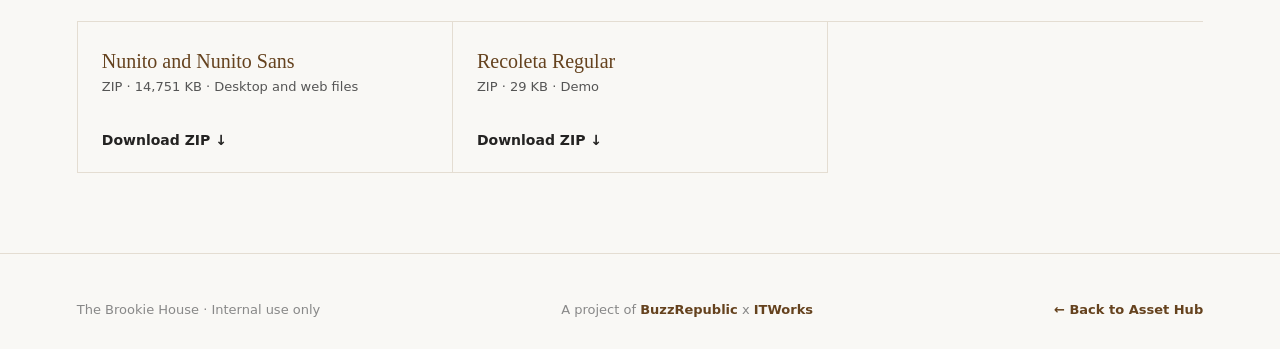
==== commit 0178a05a: "Footer credit: A project of BuzzRepublic x ITWorks Co-Authored-By: Claude Opus 5.5 <noreply@anthropi" ====
--- a/TBH-Brand-Assets.html
+++ b/TBH-Brand-Assets.html
@@ -26,7 +26,7 @@
 .grid>*{background:var(--cream);border-right:1px solid var(--line);border-bottom:1px solid var(--line);transition:background .25s ease}
 .grid>*:hover{background:#fff}
 footer{padding:48px 6vw 32px;margin-top:80px;border-top:1px solid var(--line);font-size:13px;color:#888;display:flex;justify-content:space-between;gap:16px;flex-wrap:wrap}
-footer a{color:var(--brown)}
+footer a{color:var(--brown);font-weight:700;text-decoration:none}footer a:hover{text-decoration:underline;text-underline-offset:4px}
 @media (prefers-reduced-motion:reduce){html{scroll-behavior:auto}*{transition:none!important}}
 @media(max-width:640px){.crumbs{gap:16px;font-size:13px}.top img{height:40px}}
 
@@ -41,4 +41,4 @@
 .details a{margin-top:auto;padding-top:10px;font-weight:700;font-size:14px;text-decoration:none}
 .details a::after{content:" ↓"}
 .details a:hover{text-decoration:underline;text-underline-offset:4px}
-</style></head><body><div class="top"><a href="index.html" aria-label="TBH Asset Hub home"><img src="brand-assets/logos/tbh-brown-horizontal-logo.png" alt="The Brookie House"></a><nav class="crumbs" aria-label="Asset Hub pages"><a href="index.html">Hub</a><a href="TBH-Brand-Assets.html" aria-current="page">Brand Assets</a><a href="TBH-Product-Gallery.html">Product Gallery</a></nav></div><header class="hero"><div class="eyebrow">Asset Hub · 01</div><h1>Brand Assets</h1><p class="lede">Logos, fonts, packaging, web and section banners, text-free banner scenes and website backgrounds. 60 files across 11 categories, each ready to download.</p></header><nav class="jump" aria-label="Asset categories"><a href="#web-banners">Web Banners</a><a href="#creative-web-banners">Creative Web Banners</a><a href="#product-web-banners">Product Web Banners</a><a href="#additional-web-banners">Additional Web Banners</a><a href="#category-section-banners">Category Section Banners</a><a href="#ecom-section-banners">E-commerce Section Banners</a><a href="#banner-scenes">Text-Free Banner Scenes</a><a href="#website-section-backgrounds">Website Section Backgrounds</a><a href="#packaging">Packaging</a><a href="#logos">Logos</a><a href="#fonts">Fonts</a></nav><main><section id="web-banners"><h2>Web Banners</h2><div class="grid"><article><img src="brand-assets/web-banners/Web_Banner_brookies_1520x460.jpg" alt="Brookies" loading="lazy"><div class="details"><h3>Brookies</h3><p>JPG · 205 KB · 1520 × 460 px</p><a href="brand-assets/web-banners/Web_Banner_brookies_1520x460.jpg" download>Download JPG</a></div></article><article><img src="brand-assets/web-banners/Web_Banner_brownies_1520x460.jpg" alt="Brownies" loading="lazy"><div class="details"><h3>Brownies</h3><p>JPG · 159 KB · 1520 × 460 px</p><a href="brand-assets/web-banners/Web_Banner_brownies_1520x460.jpg" download>Download JPG</a></div></article><article><img src="brand-assets/web-banners/Web_Banner_cakes_1520x460.jpg" alt="Cakes" loading="lazy"><div class="details"><h3>Cakes</h3><p>JPG · 154 KB · 1520 × 460 px</p><a href="brand-assets/web-banners/Web_Banner_cakes_1520x460.jpg" download>Download JPG</a></div></article><article><img src="brand-assets/web-banners/Web_Banner_cookies_1520x460.jpg" alt="Cookies" loading="lazy"><div class="details"><h3>Cookies</h3><p>JPG · 182 KB · 1520 × 460 px</p><a href="brand-assets/web-banners/Web_Banner_cookies_1520x460.jpg" download>Download JPG</a></div></article><article><img src="brand-assets/web-banners/Web_Banner_scoopable_1520x460.jpg" alt="Scoopable" loading="lazy"><div class="details"><h3>Scoopable</h3><p>JPG · 207 KB · 1520 × 460 px</p><a href="brand-assets/web-banners/Web_Banner_scoopable_1520x460.jpg" download>Download JPG</a></div></article></div></section><section id="creative-web-banners"><h2>Creative Web Banners</h2><div class="grid"><article><img src="brand-assets/creative-web-banners/Web_Banner_bites_1520x460.jpg" alt="Bites" loading="lazy"><div class="details"><h3>Bites</h3><p>JPG · 191 KB · 1520 × 460 px</p><a href="brand-assets/creative-web-banners/Web_Banner_bites_1520x460.jpg" download>Download JPG</a></div></article><article><img src="brand-assets/creative-web-banners/Web_Banner_brookies_1520x460.jpg" alt="Brookies" loading="lazy"><div class="details"><h3>Brookies</h3><p>JPG · 207 KB · 1520 × 460 px</p><a href="brand-assets/creative-web-banners/Web_Banner_brookies_1520x460.jpg" download>Download JPG</a></div></article><article><img src="brand-assets/creative-web-banners/Web_Banner_brownies_1520x460.jpg" alt="Brownies" loading="lazy"><div class="details"><h3>Brownies</h3><p>JPG · 293 KB · 1520 × 460 px</p><a href="brand-assets/creative-web-banners/Web_Banner_brownies_1520x460.jpg" download>Download JPG</a></div></article><article><img src="brand-assets/creative-web-banners/Web_Banner_cheesecakes-four-cups_1520x460.jpg" alt="Cheesecakes Four Cups" loading="lazy"><div class="details"><h3>Cheesecakes Four Cups</h3><p>JPG · 165 KB · 1520 × 460 px</p><a href="brand-assets/creative-web-banners/Web_Banner_cheesecakes-four-cups_1520x460.jpg" download>Download JPG</a></div></article><article><img src="brand-assets/creative-web-banners/Web_Banner_cheesecakes_1520x460.jpg" alt="Cheesecakes" loading="lazy"><div class="details"><h3>Cheesecakes</h3><p>JPG · 160 KB · 1520 × 460 px</p><a href="brand-assets/creative-web-banners/Web_Banner_cheesecakes_1520x460.jpg" download>Download JPG</a></div></article><article><img src="brand-assets/creative-web-banners/Web_Banner_scoopable_1520x460.jpg" alt="Scoopable" loading="lazy"><div class="details"><h3>Scoopable</h3><p>JPG · 193 KB · 1520 × 460 px</p><a href="brand-assets/creative-web-banners/Web_Banner_scoopable_1520x460.jpg" download>Download JPG</a></div></article></div></section><section id="product-web-banners"><h2>Product Web Banners</h2><div class="grid"><article><img src="brand-assets/product-web-banners/Web_Banner_bites_1520x460.jpg" alt="Bites" loading="lazy"><div class="details"><h3>Bites</h3><p>JPG · 143 KB · 1520 × 460 px</p><a href="brand-assets/product-web-banners/Web_Banner_bites_1520x460.jpg" download>Download JPG</a></div></article><article><img src="brand-assets/product-web-banners/Web_Banner_brookies_1520x460.jpg" alt="Brookies" loading="lazy"><div class="details"><h3>Brookies</h3><p>JPG · 156 KB · 1520 × 460 px</p><a href="brand-assets/product-web-banners/Web_Banner_brookies_1520x460.jpg" download>Download JPG</a></div></article><article><img src="brand-assets/product-web-banners/Web_Banner_brownies_1520x460.jpg" alt="Brownies" loading="lazy"><div class="details"><h3>Brownies</h3><p>JPG · 128 KB · 1520 × 460 px</p><a href="brand-assets/product-web-banners/Web_Banner_brownies_1520x460.jpg" download>Download JPG</a></div></article><article><img src="brand-assets/product-web-banners/Web_Banner_cheesecakes_1520x460.jpg" alt="Cheesecakes" loading="lazy"><div class="details"><h3>Cheesecakes</h3><p>JPG · 111 KB · 1520 × 460 px</p><a href="brand-assets/product-web-banners/Web_Banner_cheesecakes_1520x460.jpg" download>Download JPG</a></div></article><article><img src="brand-assets/product-web-banners/Web_Banner_scoopable_1520x460.jpg" alt="Scoopable" loading="lazy"><div class="details"><h3>Scoopable</h3><p>JPG · 135 KB · 1520 × 460 px</p><a href="brand-assets/product-web-banners/Web_Banner_scoopable_1520x460.jpg" download>Download JPG</a></div></article></div></section><section id="additional-web-banners"><h2>Additional Web Banners</h2><div class="grid"><article><img src="brand-assets/additional-web-banners/Web_Banner_glossy-brownie_1520x460.jpg" alt="Glossy Brownie" loading="lazy"><div class="details"><h3>Glossy Brownie</h3><p>JPG · 144 KB · 1520 × 460 px</p><a href="brand-assets/additional-web-banners/Web_Banner_glossy-brownie_1520x460.jpg" download>Download JPG</a></div></article><article><img src="brand-assets/additional-web-banners/Web_Banner_satin-cheesecakes_1520x460.jpg" alt="Satin Cheesecakes" loading="lazy"><div class="details"><h3>Satin Cheesecakes</h3><p>JPG · 169 KB · 1520 × 460 px</p><a href="brand-assets/additional-web-banners/Web_Banner_satin-cheesecakes_1520x460.jpg" download>Download JPG</a></div></article></div></section><section id="category-section-banners"><h2>Category Section Banners</h2><div class="grid"><article><img src="brand-assets/category-section-banners/Section_brookies_1322x400.jpg" alt="Brookies" loading="lazy"><div class="details"><h3>Brookies</h3><p>JPG · 167 KB · 1322 × 400 px</p><a href="brand-assets/category-section-banners/Section_brookies_1322x400.jpg" download>Download JPG</a></div></article><article><img src="brand-assets/category-section-banners/Section_brownies_1322x400.jpg" alt="Brownies" loading="lazy"><div class="details"><h3>Brownies</h3><p>JPG · 242 KB · 1322 × 400 px</p><a href="brand-assets/category-section-banners/Section_brownies_1322x400.jpg" download>Download JPG</a></div></article><article><img src="brand-assets/category-section-banners/Section_cakes_1322x400.jpg" alt="Cakes" loading="lazy"><div class="details"><h3>Cakes</h3><p>JPG · 100 KB · 1322 × 400 px</p><a href="brand-assets/category-section-banners/Section_cakes_1322x400.jpg" download>Download JPG</a></div></article><article><img src="brand-assets/category-section-banners/Section_cheesecakes_1322x400.jpg" alt="Cheesecakes" loading="lazy"><div class="details"><h3>Cheesecakes</h3><p>JPG · 136 KB · 1322 × 400 px</p><a href="brand-assets/category-section-banners/Section_cheesecakes_1322x400.jpg" download>Download JPG</a></div></article><article><img src="brand-assets/category-section-banners/Section_cookies-in-a-jar_1322x400.jpg" alt="Cookies In A Jar" loading="lazy"><div class="details"><h3>Cookies In A Jar</h3><p>JPG · 138 KB · 1322 × 400 px</p><a href="brand-assets/category-section-banners/Section_cookies-in-a-jar_1322x400.jpg" download>Download JPG</a></div></article><article><img src="brand-assets/category-section-banners/Section_dips_1322x400.jpg" alt="Dips" loading="lazy"><div class="details"><h3>Dips</h3><p>JPG · 83 KB · 1322 × 400 px</p><a href="brand-assets/category-section-banners/Section_dips_1322x400.jpg" download>Download JPG</a></div></article><article><img src="brand-assets/category-section-banners/Section_mini-scoopable-brookies_1322x400.jpg" alt="Mini Scoopable Brookies" loading="lazy"><div class="details"><h3>Mini Scoopable Brookies</h3><p>JPG · 153 KB · 1322 × 400 px</p><a href="brand-assets/category-section-banners/Section_mini-scoopable-brookies_1322x400.jpg" download>Download JPG</a></div></article><article><img src="brand-assets/category-section-banners/Section_scoopable-brookies_1322x400.jpg" alt="Scoopable Brookies" loading="lazy"><div class="details"><h3>Scoopable Brookies</h3><p>JPG · 171 KB · 1322 × 400 px</p><a href="brand-assets/category-section-banners/Section_scoopable-brookies_1322x400.jpg" download>Download JPG</a></div></article></div></section><section id="ecom-section-banners"><h2>E-commerce Section Banners</h2><div class="grid"><article><img src="brand-assets/ecom-section-banners/Section_Banner_bites_1322x400.jpg" alt="Bites" loading="lazy"><div class="details"><h3>Bites</h3><p>JPG · 159 KB · 1322 × 400 px</p><a href="brand-assets/ecom-section-banners/Section_Banner_bites_1322x400.jpg" download>Download JPG</a></div></article><article><img src="brand-assets/ecom-section-banners/Section_Banner_brookies_1322x400.jpg" alt="Brookies" loading="lazy"><div class="details"><h3>Brookies</h3><p>JPG · 166 KB · 1322 × 400 px</p><a href="brand-assets/ecom-section-banners/Section_Banner_brookies_1322x400.jpg" download>Download JPG</a></div></article><article><img src="brand-assets/ecom-section-banners/Section_Banner_brownies_1322x400.jpg" alt="Brownies" loading="lazy"><div class="details"><h3>Brownies</h3><p>JPG · 231 KB · 1322 × 400 px</p><a href="brand-assets/ecom-section-banners/Section_Banner_brownies_1322x400.jpg" download>Download JPG</a></div></article><article><img src="brand-assets/ecom-section-banners/Section_Banner_cheesecakes-four-cups_1322x400.jpg" alt="Cheesecakes Four Cups" loading="lazy"><div class="details"><h3>Cheesecakes Four Cups</h3><p>JPG · 137 KB · 1322 × 400 px</p><a href="brand-assets/ecom-section-banners/Section_Banner_cheesecakes-four-cups_1322x400.jpg" download>Download JPG</a></div></article><article><img src="brand-assets/ecom-section-banners/Section_Banner_cheesecakes_1322x400.jpg" alt="Cheesecakes" loading="lazy"><div class="details"><h3>Cheesecakes</h3><p>JPG · 135 KB · 1322 × 400 px</p><a href="brand-assets/ecom-section-banners/Section_Banner_cheesecakes_1322x400.jpg" download>Download JPG</a></div></article><article><img src="brand-assets/ecom-section-banners/Section_Banner_scoopable_1322x400.jpg" alt="Scoopable" loading="lazy"><div class="details"><h3>Scoopable</h3><p>JPG · 158 KB · 1322 × 400 px</p><a href="brand-assets/ecom-section-banners/Section_Banner_scoopable_1322x400.jpg" download>Download JPG</a></div></article></div></section><section id="banner-scenes"><h2>Text-Free Banner Scenes</h2><div class="grid"><article><img src="brand-assets/banner-scenes/cakes-scene.png" alt="Cakes" loading="lazy"><div class="details"><h3>Cakes</h3><p>PNG · 1,939 KB</p><a href="brand-assets/banner-scenes/cakes-scene.png" download>Download PNG</a></div></article><article><img src="brand-assets/banner-scenes/cookies-in-a-jar-scene.png" alt="Cookies In A Jar" loading="lazy"><div class="details"><h3>Cookies In A Jar</h3><p>PNG · 1,993 KB</p><a href="brand-assets/banner-scenes/cookies-in-a-jar-scene.png" download>Download PNG</a></div></article><article><img src="brand-assets/banner-scenes/dips-scene.png" alt="Dips" loading="lazy"><div class="details"><h3>Dips</h3><p>PNG · 1,717 KB</p><a href="brand-assets/banner-scenes/dips-scene.png" download>Download PNG</a></div></article><article><img src="brand-assets/banner-scenes/mini-scoopable-scene.png" alt="Mini Scoopable" loading="lazy"><div class="details"><h3>Mini Scoopable</h3><p>PNG · 2,154 KB</p><a href="brand-assets/banner-scenes/mini-scoopable-scene.png" download>Download PNG</a></div></article></div></section><section id="website-section-backgrounds"><h2>Website Section Backgrounds</h2><h3>Standard</h3><div class="grid"><article><img src="brand-assets/section-backgrounds/01-bg-scoopable-brookies-1920x1080.jpg" alt="Scoopable Brookies · Standard" loading="lazy"><div class="details"><h3>Scoopable Brookies · Standard</h3><p>JPG · 1920 × 1080 px · 782 KB</p><a href="brand-assets/section-backgrounds/01-bg-scoopable-brookies-1920x1080.jpg" download>Download JPG</a></div></article><article><img src="brand-assets/section-backgrounds/02-bg-mini-scoopable-brookies-1920x1080.jpg" alt="Mini Scoopable Brookies · Standard" loading="lazy"><div class="details"><h3>Mini Scoopable Brookies · Standard</h3><p>JPG · 1920 × 1080 px · 892 KB</p><a href="brand-assets/section-backgrounds/02-bg-mini-scoopable-brookies-1920x1080.jpg" download>Download JPG</a></div></article><article><img src="brand-assets/section-backgrounds/03-bg-brookies-1920x1080.jpg" alt="Brookies · Standard" loading="lazy"><div class="details"><h3>Brookies · Standard</h3><p>JPG · 1920 × 1080 px · 777 KB</p><a href="brand-assets/section-backgrounds/03-bg-brookies-1920x1080.jpg" download>Download JPG</a></div></article><article><img src="brand-assets/section-backgrounds/04-bg-brownies-1920x1080.jpg" alt="Brownies · Standard" loading="lazy"><div class="details"><h3>Brownies · Standard</h3><p>JPG · 1920 × 1080 px · 890 KB</p><a href="brand-assets/section-backgrounds/04-bg-brownies-1920x1080.jpg" download>Download JPG</a></div></article><article><img src="brand-assets/section-backgrounds/05-bg-cakes-1920x1080.jpg" alt="Cakes · Standard" loading="lazy"><div class="details"><h3>Cakes · Standard</h3><p>JPG · 1920 × 1080 px · 803 KB</p><a href="brand-assets/section-backgrounds/05-bg-cakes-1920x1080.jpg" download>Download JPG</a></div></article><article><img src="brand-assets/section-backgrounds/06-bg-cheesecakes-1920x1080.jpg" alt="Cheesecakes · Standard" loading="lazy"><div class="details"><h3>Cheesecakes · Standard</h3><p>JPG · 1920 × 1080 px · 766 KB</p><a href="brand-assets/section-backgrounds/06-bg-cheesecakes-1920x1080.jpg" download>Download JPG</a></div></article><article><img src="brand-assets/section-backgrounds/07-bg-cookies-in-a-jar-1920x1080.jpg" alt="Cookies in a Jar · Standard" loading="lazy"><div class="details"><h3>Cookies in a Jar · Standard</h3><p>JPG · 1920 × 1080 px · 737 KB</p><a href="brand-assets/section-backgrounds/07-bg-cookies-in-a-jar-1920x1080.jpg" download>Download JPG</a></div></article><article><img src="brand-assets/section-backgrounds/08-bg-dips-1920x1080.jpg" alt="Dips · Standard" loading="lazy"><div class="details"><h3>Dips · Standard</h3><p>JPG · 1920 × 1080 px · 832 KB</p><a href="brand-assets/section-backgrounds/08-bg-dips-1920x1080.jpg" download>Download JPG</a></div></article></div><h3>Embossed</h3><div class="grid"><article><img src="brand-assets/section-backgrounds-embossed/01-bg-scoopable-embossed-1920x1080.jpg" alt="Scoopable Brookies · Embossed" loading="lazy"><div class="details"><h3>Scoopable Brookies · Embossed</h3><p>JPG · 1920 × 1080 px · 224 KB</p><a href="brand-assets/section-backgrounds-embossed/01-bg-scoopable-embossed-1920x1080.jpg" download>Download JPG</a></div></article><article><img src="brand-assets/section-backgrounds-embossed/02-bg-mini-scoopable-embossed-1920x1080.jpg" alt="Mini Scoopable Brookies · Embossed" loading="lazy"><div class="details"><h3>Mini Scoopable Brookies · Embossed</h3><p>JPG · 1920 × 1080 px · 205 KB</p><a href="brand-assets/section-backgrounds-embossed/02-bg-mini-scoopable-embossed-1920x1080.jpg" download>Download JPG</a></div></article><article><img src="brand-assets/section-backgrounds-embossed/03-bg-brookies-embossed-1920x1080.jpg" alt="Brookies · Embossed" loading="lazy"><div class="details"><h3>Brookies · Embossed</h3><p>JPG · 1920 × 1080 px · 245 KB</p><a href="brand-assets/section-backgrounds-embossed/03-bg-brookies-embossed-1920x1080.jpg" download>Download JPG</a></div></article><article><img src="brand-assets/section-backgrounds-embossed/04-bg-brownies-embossed-1920x1080.jpg" alt="Brownies · Embossed" loading="lazy"><div class="details"><h3>Brownies · Embossed</h3><p>JPG · 1920 × 1080 px · 201 KB</p><a href="brand-assets/section-backgrounds-embossed/04-bg-brownies-embossed-1920x1080.jpg" download>Download JPG</a></div></article><article><img src="brand-assets/section-backgrounds-embossed/05-bg-cakes-embossed-1920x1080.jpg" alt="Cakes · Embossed" loading="lazy"><div class="details"><h3>Cakes · Embossed</h3><p>JPG · 1920 × 1080 px · 255 KB</p><a href="brand-assets/section-backgrounds-embossed/05-bg-cakes-embossed-1920x1080.jpg" download>Download JPG</a></div></article><article><img src="brand-assets/section-backgrounds-embossed/06-bg-cheesecakes-embossed-1920x1080.jpg" alt="Cheesecakes · Embossed" loading="lazy"><div class="details"><h3>Cheesecakes · Embossed</h3><p>JPG · 1920 × 1080 px · 238 KB</p><a href="brand-assets/section-backgrounds-embossed/06-bg-cheesecakes-embossed-1920x1080.jpg" download>Download JPG</a></div></article><article><img src="brand-assets/section-backgrounds-embossed/07-bg-cookies-in-a-jar-embossed-1920x1080.jpg" alt="Cookies in a Jar · Embossed" loading="lazy"><div class="details"><h3>Cookies in a Jar · Embossed</h3><p>JPG · 1920 × 1080 px · 235 KB</p><a href="brand-assets/section-backgrounds-embossed/07-bg-cookies-in-a-jar-embossed-1920x1080.jpg" download>Download JPG</a></div></article><article><img src="brand-assets/section-backgrounds-embossed/08-bg-dips-embossed-1920x1080.jpg" alt="Dips · Embossed" loading="lazy"><div class="details"><h3>Dips · Embossed</h3><p>JPG · 1920 × 1080 px · 200 KB</p><a href="brand-assets/section-backgrounds-embossed/08-bg-dips-embossed-1920x1080.jpg" download>Download JPG</a></div></article></div></section><section id="packaging"><h2>Packaging</h2><div class="grid"><article><div class="details"><h3>Butter Paper</h3><p>PDF · 448 KB</p><a href="brand-assets/packaging/butter%20ppr.pdf" download>Download PDF</a></div></article></div></section><section id="logos"><h2>Logos</h2><div class="grid"><article><img src="brand-assets/logos/logo%20png%20brown.png" alt="The Brookie House brown logo" loading="lazy"><div class="details"><h3>Brown Logo</h3><p>PNG</p><a href="brand-assets/logos/logo%20png%20brown.png" download>Download PNG</a></div></article><article><img src="brand-assets/logos/tbh-brown-horizontal-logo.png" alt="The Brookie House horizontal brown logo" loading="lazy"><div class="details"><h3>The Brookie House Horizontal Logo</h3><p>PNG · Transparent background</p><a href="brand-assets/logos/tbh-brown-horizontal-logo.png" download>Download PNG</a></div></article><article><img src="brand-assets/logos/tbh-illustrated-logo-black.png" alt="Illustrated Logo on Black" loading="lazy"><div class="details"><h3>Illustrated Logo on Black</h3><p>PNG</p><a href="brand-assets/logos/tbh-illustrated-logo-black.png" download>Download PNG</a></div></article><article><img src="brand-assets/logos/tbh-illustrated-logo-checkerboard.png" alt="Illustrated Logo on Checkerboard" loading="lazy"><div class="details"><h3>Illustrated Logo on Checkerboard</h3><p>PNG</p><a href="brand-assets/logos/tbh-illustrated-logo-checkerboard.png" download>Download PNG</a></div></article><article><img src="brand-assets/logos/tbh-logo-system-draft-reference.png" alt="Logo System Reference" loading="lazy"><div class="details"><h3>Logo System Reference</h3><p>PNG · Superseded draft</p><a href="brand-assets/logos/tbh-logo-system-draft-reference.png" download>Download PNG</a></div></article></div></section><section id="fonts"><h2>Fonts</h2><div class="grid"><article><div class="details"><h3>Nunito and Nunito Sans</h3><p>ZIP · 14,751 KB · Desktop and web files</p><a href="brand-assets/fonts/Nunito-Sans-Full-Version.zip" download>Download ZIP</a></div></article><article><div class="details"><h3>Recoleta Regular</h3><p>ZIP · 29 KB · Demo</p><a href="brand-assets/fonts/Recoleta%20Font.zip" download>Download ZIP</a></div></article></div></section></main><footer><span>The Brookie House · Internal use only</span><a href="index.html">← Back to Asset Hub</a></footer></body></html>+</style></head><body><div class="top"><a href="index.html" aria-label="TBH Asset Hub home"><img src="brand-assets/logos/tbh-brown-horizontal-logo.png" alt="The Brookie House"></a><nav class="crumbs" aria-label="Asset Hub pages"><a href="index.html">Hub</a><a href="TBH-Brand-Assets.html" aria-current="page">Brand Assets</a><a href="TBH-Product-Gallery.html">Product Gallery</a></nav></div><header class="hero"><div class="eyebrow">Asset Hub · 01</div><h1>Brand Assets</h1><p class="lede">Logos, fonts, packaging, web and section banners, text-free banner scenes and website backgrounds. 60 files across 11 categories, each ready to download.</p></header><nav class="jump" aria-label="Asset categories"><a href="#web-banners">Web Banners</a><a href="#creative-web-banners">Creative Web Banners</a><a href="#product-web-banners">Product Web Banners</a><a href="#additional-web-banners">Additional Web Banners</a><a href="#category-section-banners">Category Section Banners</a><a href="#ecom-section-banners">E-commerce Section Banners</a><a href="#banner-scenes">Text-Free Banner Scenes</a><a href="#website-section-backgrounds">Website Section Backgrounds</a><a href="#packaging">Packaging</a><a href="#logos">Logos</a><a href="#fonts">Fonts</a></nav><main><section id="web-banners"><h2>Web Banners</h2><div class="grid"><article><img src="brand-assets/web-banners/Web_Banner_brookies_1520x460.jpg" alt="Brookies" loading="lazy"><div class="details"><h3>Brookies</h3><p>JPG · 205 KB · 1520 × 460 px</p><a href="brand-assets/web-banners/Web_Banner_brookies_1520x460.jpg" download>Download JPG</a></div></article><article><img src="brand-assets/web-banners/Web_Banner_brownies_1520x460.jpg" alt="Brownies" loading="lazy"><div class="details"><h3>Brownies</h3><p>JPG · 159 KB · 1520 × 460 px</p><a href="brand-assets/web-banners/Web_Banner_brownies_1520x460.jpg" download>Download JPG</a></div></article><article><img src="brand-assets/web-banners/Web_Banner_cakes_1520x460.jpg" alt="Cakes" loading="lazy"><div class="details"><h3>Cakes</h3><p>JPG · 154 KB · 1520 × 460 px</p><a href="brand-assets/web-banners/Web_Banner_cakes_1520x460.jpg" download>Download JPG</a></div></article><article><img src="brand-assets/web-banners/Web_Banner_cookies_1520x460.jpg" alt="Cookies" loading="lazy"><div class="details"><h3>Cookies</h3><p>JPG · 182 KB · 1520 × 460 px</p><a href="brand-assets/web-banners/Web_Banner_cookies_1520x460.jpg" download>Download JPG</a></div></article><article><img src="brand-assets/web-banners/Web_Banner_scoopable_1520x460.jpg" alt="Scoopable" loading="lazy"><div class="details"><h3>Scoopable</h3><p>JPG · 207 KB · 1520 × 460 px</p><a href="brand-assets/web-banners/Web_Banner_scoopable_1520x460.jpg" download>Download JPG</a></div></article></div></section><section id="creative-web-banners"><h2>Creative Web Banners</h2><div class="grid"><article><img src="brand-assets/creative-web-banners/Web_Banner_bites_1520x460.jpg" alt="Bites" loading="lazy"><div class="details"><h3>Bites</h3><p>JPG · 191 KB · 1520 × 460 px</p><a href="brand-assets/creative-web-banners/Web_Banner_bites_1520x460.jpg" download>Download JPG</a></div></article><article><img src="brand-assets/creative-web-banners/Web_Banner_brookies_1520x460.jpg" alt="Brookies" loading="lazy"><div class="details"><h3>Brookies</h3><p>JPG · 207 KB · 1520 × 460 px</p><a href="brand-assets/creative-web-banners/Web_Banner_brookies_1520x460.jpg" download>Download JPG</a></div></article><article><img src="brand-assets/creative-web-banners/Web_Banner_brownies_1520x460.jpg" alt="Brownies" loading="lazy"><div class="details"><h3>Brownies</h3><p>JPG · 293 KB · 1520 × 460 px</p><a href="brand-assets/creative-web-banners/Web_Banner_brownies_1520x460.jpg" download>Download JPG</a></div></article><article><img src="brand-assets/creative-web-banners/Web_Banner_cheesecakes-four-cups_1520x460.jpg" alt="Cheesecakes Four Cups" loading="lazy"><div class="details"><h3>Cheesecakes Four Cups</h3><p>JPG · 165 KB · 1520 × 460 px</p><a href="brand-assets/creative-web-banners/Web_Banner_cheesecakes-four-cups_1520x460.jpg" download>Download JPG</a></div></article><article><img src="brand-assets/creative-web-banners/Web_Banner_cheesecakes_1520x460.jpg" alt="Cheesecakes" loading="lazy"><div class="details"><h3>Cheesecakes</h3><p>JPG · 160 KB · 1520 × 460 px</p><a href="brand-assets/creative-web-banners/Web_Banner_cheesecakes_1520x460.jpg" download>Download JPG</a></div></article><article><img src="brand-assets/creative-web-banners/Web_Banner_scoopable_1520x460.jpg" alt="Scoopable" loading="lazy"><div class="details"><h3>Scoopable</h3><p>JPG · 193 KB · 1520 × 460 px</p><a href="brand-assets/creative-web-banners/Web_Banner_scoopable_1520x460.jpg" download>Download JPG</a></div></article></div></section><section id="product-web-banners"><h2>Product Web Banners</h2><div class="grid"><article><img src="brand-assets/product-web-banners/Web_Banner_bites_1520x460.jpg" alt="Bites" loading="lazy"><div class="details"><h3>Bites</h3><p>JPG · 143 KB · 1520 × 460 px</p><a href="brand-assets/product-web-banners/Web_Banner_bites_1520x460.jpg" download>Download JPG</a></div></article><article><img src="brand-assets/product-web-banners/Web_Banner_brookies_1520x460.jpg" alt="Brookies" loading="lazy"><div class="details"><h3>Brookies</h3><p>JPG · 156 KB · 1520 × 460 px</p><a href="brand-assets/product-web-banners/Web_Banner_brookies_1520x460.jpg" download>Download JPG</a></div></article><article><img src="brand-assets/product-web-banners/Web_Banner_brownies_1520x460.jpg" alt="Brownies" loading="lazy"><div class="details"><h3>Brownies</h3><p>JPG · 128 KB · 1520 × 460 px</p><a href="brand-assets/product-web-banners/Web_Banner_brownies_1520x460.jpg" download>Download JPG</a></div></article><article><img src="brand-assets/product-web-banners/Web_Banner_cheesecakes_1520x460.jpg" alt="Cheesecakes" loading="lazy"><div class="details"><h3>Cheesecakes</h3><p>JPG · 111 KB · 1520 × 460 px</p><a href="brand-assets/product-web-banners/Web_Banner_cheesecakes_1520x460.jpg" download>Download JPG</a></div></article><article><img src="brand-assets/product-web-banners/Web_Banner_scoopable_1520x460.jpg" alt="Scoopable" loading="lazy"><div class="details"><h3>Scoopable</h3><p>JPG · 135 KB · 1520 × 460 px</p><a href="brand-assets/product-web-banners/Web_Banner_scoopable_1520x460.jpg" download>Download JPG</a></div></article></div></section><section id="additional-web-banners"><h2>Additional Web Banners</h2><div class="grid"><article><img src="brand-assets/additional-web-banners/Web_Banner_glossy-brownie_1520x460.jpg" alt="Glossy Brownie" loading="lazy"><div class="details"><h3>Glossy Brownie</h3><p>JPG · 144 KB · 1520 × 460 px</p><a href="brand-assets/additional-web-banners/Web_Banner_glossy-brownie_1520x460.jpg" download>Download JPG</a></div></article><article><img src="brand-assets/additional-web-banners/Web_Banner_satin-cheesecakes_1520x460.jpg" alt="Satin Cheesecakes" loading="lazy"><div class="details"><h3>Satin Cheesecakes</h3><p>JPG · 169 KB · 1520 × 460 px</p><a href="brand-assets/additional-web-banners/Web_Banner_satin-cheesecakes_1520x460.jpg" download>Download JPG</a></div></article></div></section><section id="category-section-banners"><h2>Category Section Banners</h2><div class="grid"><article><img src="brand-assets/category-section-banners/Section_brookies_1322x400.jpg" alt="Brookies" loading="lazy"><div class="details"><h3>Brookies</h3><p>JPG · 167 KB · 1322 × 400 px</p><a href="brand-assets/category-section-banners/Section_brookies_1322x400.jpg" download>Download JPG</a></div></article><article><img src="brand-assets/category-section-banners/Section_brownies_1322x400.jpg" alt="Brownies" loading="lazy"><div class="details"><h3>Brownies</h3><p>JPG · 242 KB · 1322 × 400 px</p><a href="brand-assets/category-section-banners/Section_brownies_1322x400.jpg" download>Download JPG</a></div></article><article><img src="brand-assets/category-section-banners/Section_cakes_1322x400.jpg" alt="Cakes" loading="lazy"><div class="details"><h3>Cakes</h3><p>JPG · 100 KB · 1322 × 400 px</p><a href="brand-assets/category-section-banners/Section_cakes_1322x400.jpg" download>Download JPG</a></div></article><article><img src="brand-assets/category-section-banners/Section_cheesecakes_1322x400.jpg" alt="Cheesecakes" loading="lazy"><div class="details"><h3>Cheesecakes</h3><p>JPG · 136 KB · 1322 × 400 px</p><a href="brand-assets/category-section-banners/Section_cheesecakes_1322x400.jpg" download>Download JPG</a></div></article><article><img src="brand-assets/category-section-banners/Section_cookies-in-a-jar_1322x400.jpg" alt="Cookies In A Jar" loading="lazy"><div class="details"><h3>Cookies In A Jar</h3><p>JPG · 138 KB · 1322 × 400 px</p><a href="brand-assets/category-section-banners/Section_cookies-in-a-jar_1322x400.jpg" download>Download JPG</a></div></article><article><img src="brand-assets/category-section-banners/Section_dips_1322x400.jpg" alt="Dips" loading="lazy"><div class="details"><h3>Dips</h3><p>JPG · 83 KB · 1322 × 400 px</p><a href="brand-assets/category-section-banners/Section_dips_1322x400.jpg" download>Download JPG</a></div></article><article><img src="brand-assets/category-section-banners/Section_mini-scoopable-brookies_1322x400.jpg" alt="Mini Scoopable Brookies" loading="lazy"><div class="details"><h3>Mini Scoopable Brookies</h3><p>JPG · 153 KB · 1322 × 400 px</p><a href="brand-assets/category-section-banners/Section_mini-scoopable-brookies_1322x400.jpg" download>Download JPG</a></div></article><article><img src="brand-assets/category-section-banners/Section_scoopable-brookies_1322x400.jpg" alt="Scoopable Brookies" loading="lazy"><div class="details"><h3>Scoopable Brookies</h3><p>JPG · 171 KB · 1322 × 400 px</p><a href="brand-assets/category-section-banners/Section_scoopable-brookies_1322x400.jpg" download>Download JPG</a></div></article></div></section><section id="ecom-section-banners"><h2>E-commerce Section Banners</h2><div class="grid"><article><img src="brand-assets/ecom-section-banners/Section_Banner_bites_1322x400.jpg" alt="Bites" loading="lazy"><div class="details"><h3>Bites</h3><p>JPG · 159 KB · 1322 × 400 px</p><a href="brand-assets/ecom-section-banners/Section_Banner_bites_1322x400.jpg" download>Download JPG</a></div></article><article><img src="brand-assets/ecom-section-banners/Section_Banner_brookies_1322x400.jpg" alt="Brookies" loading="lazy"><div class="details"><h3>Brookies</h3><p>JPG · 166 KB · 1322 × 400 px</p><a href="brand-assets/ecom-section-banners/Section_Banner_brookies_1322x400.jpg" download>Download JPG</a></div></article><article><img src="brand-assets/ecom-section-banners/Section_Banner_brownies_1322x400.jpg" alt="Brownies" loading="lazy"><div class="details"><h3>Brownies</h3><p>JPG · 231 KB · 1322 × 400 px</p><a href="brand-assets/ecom-section-banners/Section_Banner_brownies_1322x400.jpg" download>Download JPG</a></div></article><article><img src="brand-assets/ecom-section-banners/Section_Banner_cheesecakes-four-cups_1322x400.jpg" alt="Cheesecakes Four Cups" loading="lazy"><div class="details"><h3>Cheesecakes Four Cups</h3><p>JPG · 137 KB · 1322 × 400 px</p><a href="brand-assets/ecom-section-banners/Section_Banner_cheesecakes-four-cups_1322x400.jpg" download>Download JPG</a></div></article><article><img src="brand-assets/ecom-section-banners/Section_Banner_cheesecakes_1322x400.jpg" alt="Cheesecakes" loading="lazy"><div class="details"><h3>Cheesecakes</h3><p>JPG · 135 KB · 1322 × 400 px</p><a href="brand-assets/ecom-section-banners/Section_Banner_cheesecakes_1322x400.jpg" download>Download JPG</a></div></article><article><img src="brand-assets/ecom-section-banners/Section_Banner_scoopable_1322x400.jpg" alt="Scoopable" loading="lazy"><div class="details"><h3>Scoopable</h3><p>JPG · 158 KB · 1322 × 400 px</p><a href="brand-assets/ecom-section-banners/Section_Banner_scoopable_1322x400.jpg" download>Download JPG</a></div></article></div></section><section id="banner-scenes"><h2>Text-Free Banner Scenes</h2><div class="grid"><article><img src="brand-assets/banner-scenes/cakes-scene.png" alt="Cakes" loading="lazy"><div class="details"><h3>Cakes</h3><p>PNG · 1,939 KB</p><a href="brand-assets/banner-scenes/cakes-scene.png" download>Download PNG</a></div></article><article><img src="brand-assets/banner-scenes/cookies-in-a-jar-scene.png" alt="Cookies In A Jar" loading="lazy"><div class="details"><h3>Cookies In A Jar</h3><p>PNG · 1,993 KB</p><a href="brand-assets/banner-scenes/cookies-in-a-jar-scene.png" download>Download PNG</a></div></article><article><img src="brand-assets/banner-scenes/dips-scene.png" alt="Dips" loading="lazy"><div class="details"><h3>Dips</h3><p>PNG · 1,717 KB</p><a href="brand-assets/banner-scenes/dips-scene.png" download>Download PNG</a></div></article><article><img src="brand-assets/banner-scenes/mini-scoopable-scene.png" alt="Mini Scoopable" loading="lazy"><div class="details"><h3>Mini Scoopable</h3><p>PNG · 2,154 KB</p><a href="brand-assets/banner-scenes/mini-scoopable-scene.png" download>Download PNG</a></div></article></div></section><section id="website-section-backgrounds"><h2>Website Section Backgrounds</h2><h3>Standard</h3><div class="grid"><article><img src="brand-assets/section-backgrounds/01-bg-scoopable-brookies-1920x1080.jpg" alt="Scoopable Brookies · Standard" loading="lazy"><div class="details"><h3>Scoopable Brookies · Standard</h3><p>JPG · 1920 × 1080 px · 782 KB</p><a href="brand-assets/section-backgrounds/01-bg-scoopable-brookies-1920x1080.jpg" download>Download JPG</a></div></article><article><img src="brand-assets/section-backgrounds/02-bg-mini-scoopable-brookies-1920x1080.jpg" alt="Mini Scoopable Brookies · Standard" loading="lazy"><div class="details"><h3>Mini Scoopable Brookies · Standard</h3><p>JPG · 1920 × 1080 px · 892 KB</p><a href="brand-assets/section-backgrounds/02-bg-mini-scoopable-brookies-1920x1080.jpg" download>Download JPG</a></div></article><article><img src="brand-assets/section-backgrounds/03-bg-brookies-1920x1080.jpg" alt="Brookies · Standard" loading="lazy"><div class="details"><h3>Brookies · Standard</h3><p>JPG · 1920 × 1080 px · 777 KB</p><a href="brand-assets/section-backgrounds/03-bg-brookies-1920x1080.jpg" download>Download JPG</a></div></article><article><img src="brand-assets/section-backgrounds/04-bg-brownies-1920x1080.jpg" alt="Brownies · Standard" loading="lazy"><div class="details"><h3>Brownies · Standard</h3><p>JPG · 1920 × 1080 px · 890 KB</p><a href="brand-assets/section-backgrounds/04-bg-brownies-1920x1080.jpg" download>Download JPG</a></div></article><article><img src="brand-assets/section-backgrounds/05-bg-cakes-1920x1080.jpg" alt="Cakes · Standard" loading="lazy"><div class="details"><h3>Cakes · Standard</h3><p>JPG · 1920 × 1080 px · 803 KB</p><a href="brand-assets/section-backgrounds/05-bg-cakes-1920x1080.jpg" download>Download JPG</a></div></article><article><img src="brand-assets/section-backgrounds/06-bg-cheesecakes-1920x1080.jpg" alt="Cheesecakes · Standard" loading="lazy"><div class="details"><h3>Cheesecakes · Standard</h3><p>JPG · 1920 × 1080 px · 766 KB</p><a href="brand-assets/section-backgrounds/06-bg-cheesecakes-1920x1080.jpg" download>Download JPG</a></div></article><article><img src="brand-assets/section-backgrounds/07-bg-cookies-in-a-jar-1920x1080.jpg" alt="Cookies in a Jar · Standard" loading="lazy"><div class="details"><h3>Cookies in a Jar · Standard</h3><p>JPG · 1920 × 1080 px · 737 KB</p><a href="brand-assets/section-backgrounds/07-bg-cookies-in-a-jar-1920x1080.jpg" download>Download JPG</a></div></article><article><img src="brand-assets/section-backgrounds/08-bg-dips-1920x1080.jpg" alt="Dips · Standard" loading="lazy"><div class="details"><h3>Dips · Standard</h3><p>JPG · 1920 × 1080 px · 832 KB</p><a href="brand-assets/section-backgrounds/08-bg-dips-1920x1080.jpg" download>Download JPG</a></div></article></div><h3>Embossed</h3><div class="grid"><article><img src="brand-assets/section-backgrounds-embossed/01-bg-scoopable-embossed-1920x1080.jpg" alt="Scoopable Brookies · Embossed" loading="lazy"><div class="details"><h3>Scoopable Brookies · Embossed</h3><p>JPG · 1920 × 1080 px · 224 KB</p><a href="brand-assets/section-backgrounds-embossed/01-bg-scoopable-embossed-1920x1080.jpg" download>Download JPG</a></div></article><article><img src="brand-assets/section-backgrounds-embossed/02-bg-mini-scoopable-embossed-1920x1080.jpg" alt="Mini Scoopable Brookies · Embossed" loading="lazy"><div class="details"><h3>Mini Scoopable Brookies · Embossed</h3><p>JPG · 1920 × 1080 px · 205 KB</p><a href="brand-assets/section-backgrounds-embossed/02-bg-mini-scoopable-embossed-1920x1080.jpg" download>Download JPG</a></div></article><article><img src="brand-assets/section-backgrounds-embossed/03-bg-brookies-embossed-1920x1080.jpg" alt="Brookies · Embossed" loading="lazy"><div class="details"><h3>Brookies · Embossed</h3><p>JPG · 1920 × 1080 px · 245 KB</p><a href="brand-assets/section-backgrounds-embossed/03-bg-brookies-embossed-1920x1080.jpg" download>Download JPG</a></div></article><article><img src="brand-assets/section-backgrounds-embossed/04-bg-brownies-embossed-1920x1080.jpg" alt="Brownies · Embossed" loading="lazy"><div class="details"><h3>Brownies · Embossed</h3><p>JPG · 1920 × 1080 px · 201 KB</p><a href="brand-assets/section-backgrounds-embossed/04-bg-brownies-embossed-1920x1080.jpg" download>Download JPG</a></div></article><article><img src="brand-assets/section-backgrounds-embossed/05-bg-cakes-embossed-1920x1080.jpg" alt="Cakes · Embossed" loading="lazy"><div class="details"><h3>Cakes · Embossed</h3><p>JPG · 1920 × 1080 px · 255 KB</p><a href="brand-assets/section-backgrounds-embossed/05-bg-cakes-embossed-1920x1080.jpg" download>Download JPG</a></div></article><article><img src="brand-assets/section-backgrounds-embossed/06-bg-cheesecakes-embossed-1920x1080.jpg" alt="Cheesecakes · Embossed" loading="lazy"><div class="details"><h3>Cheesecakes · Embossed</h3><p>JPG · 1920 × 1080 px · 238 KB</p><a href="brand-assets/section-backgrounds-embossed/06-bg-cheesecakes-embossed-1920x1080.jpg" download>Download JPG</a></div></article><article><img src="brand-assets/section-backgrounds-embossed/07-bg-cookies-in-a-jar-embossed-1920x1080.jpg" alt="Cookies in a Jar · Embossed" loading="lazy"><div class="details"><h3>Cookies in a Jar · Embossed</h3><p>JPG · 1920 × 1080 px · 235 KB</p><a href="brand-assets/section-backgrounds-embossed/07-bg-cookies-in-a-jar-embossed-1920x1080.jpg" download>Download JPG</a></div></article><article><img src="brand-assets/section-backgrounds-embossed/08-bg-dips-embossed-1920x1080.jpg" alt="Dips · Embossed" loading="lazy"><div class="details"><h3>Dips · Embossed</h3><p>JPG · 1920 × 1080 px · 200 KB</p><a href="brand-assets/section-backgrounds-embossed/08-bg-dips-embossed-1920x1080.jpg" download>Download JPG</a></div></article></div></section><section id="packaging"><h2>Packaging</h2><div class="grid"><article><div class="details"><h3>Butter Paper</h3><p>PDF · 448 KB</p><a href="brand-assets/packaging/butter%20ppr.pdf" download>Download PDF</a></div></article></div></section><section id="logos"><h2>Logos</h2><div class="grid"><article><img src="brand-assets/logos/logo%20png%20brown.png" alt="The Brookie House brown logo" loading="lazy"><div class="details"><h3>Brown Logo</h3><p>PNG</p><a href="brand-assets/logos/logo%20png%20brown.png" download>Download PNG</a></div></article><article><img src="brand-assets/logos/tbh-brown-horizontal-logo.png" alt="The Brookie House horizontal brown logo" loading="lazy"><div class="details"><h3>The Brookie House Horizontal Logo</h3><p>PNG · Transparent background</p><a href="brand-assets/logos/tbh-brown-horizontal-logo.png" download>Download PNG</a></div></article><article><img src="brand-assets/logos/tbh-illustrated-logo-black.png" alt="Illustrated Logo on Black" loading="lazy"><div class="details"><h3>Illustrated Logo on Black</h3><p>PNG</p><a href="brand-assets/logos/tbh-illustrated-logo-black.png" download>Download PNG</a></div></article><article><img src="brand-assets/logos/tbh-illustrated-logo-checkerboard.png" alt="Illustrated Logo on Checkerboard" loading="lazy"><div class="details"><h3>Illustrated Logo on Checkerboard</h3><p>PNG</p><a href="brand-assets/logos/tbh-illustrated-logo-checkerboard.png" download>Download PNG</a></div></article><article><img src="brand-assets/logos/tbh-logo-system-draft-reference.png" alt="Logo System Reference" loading="lazy"><div class="details"><h3>Logo System Reference</h3><p>PNG · Superseded draft</p><a href="brand-assets/logos/tbh-logo-system-draft-reference.png" download>Download PNG</a></div></article></div></section><section id="fonts"><h2>Fonts</h2><div class="grid"><article><div class="details"><h3>Nunito and Nunito Sans</h3><p>ZIP · 14,751 KB · Desktop and web files</p><a href="brand-assets/fonts/Nunito-Sans-Full-Version.zip" download>Download ZIP</a></div></article><article><div class="details"><h3>Recoleta Regular</h3><p>ZIP · 29 KB · Demo</p><a href="brand-assets/fonts/Recoleta%20Font.zip" download>Download ZIP</a></div></article></div></section></main><footer><span>The Brookie House · Internal use only</span><span class="credit">A project of <a href="https://www.buzzrepublic.digital/" target="_blank" rel="noopener">BuzzRepublic</a> x <a href="https://www.itworks.it.com" target="_blank" rel="noopener">ITWorks</a></span><a href="index.html">← Back to Asset Hub</a></footer></body></html>
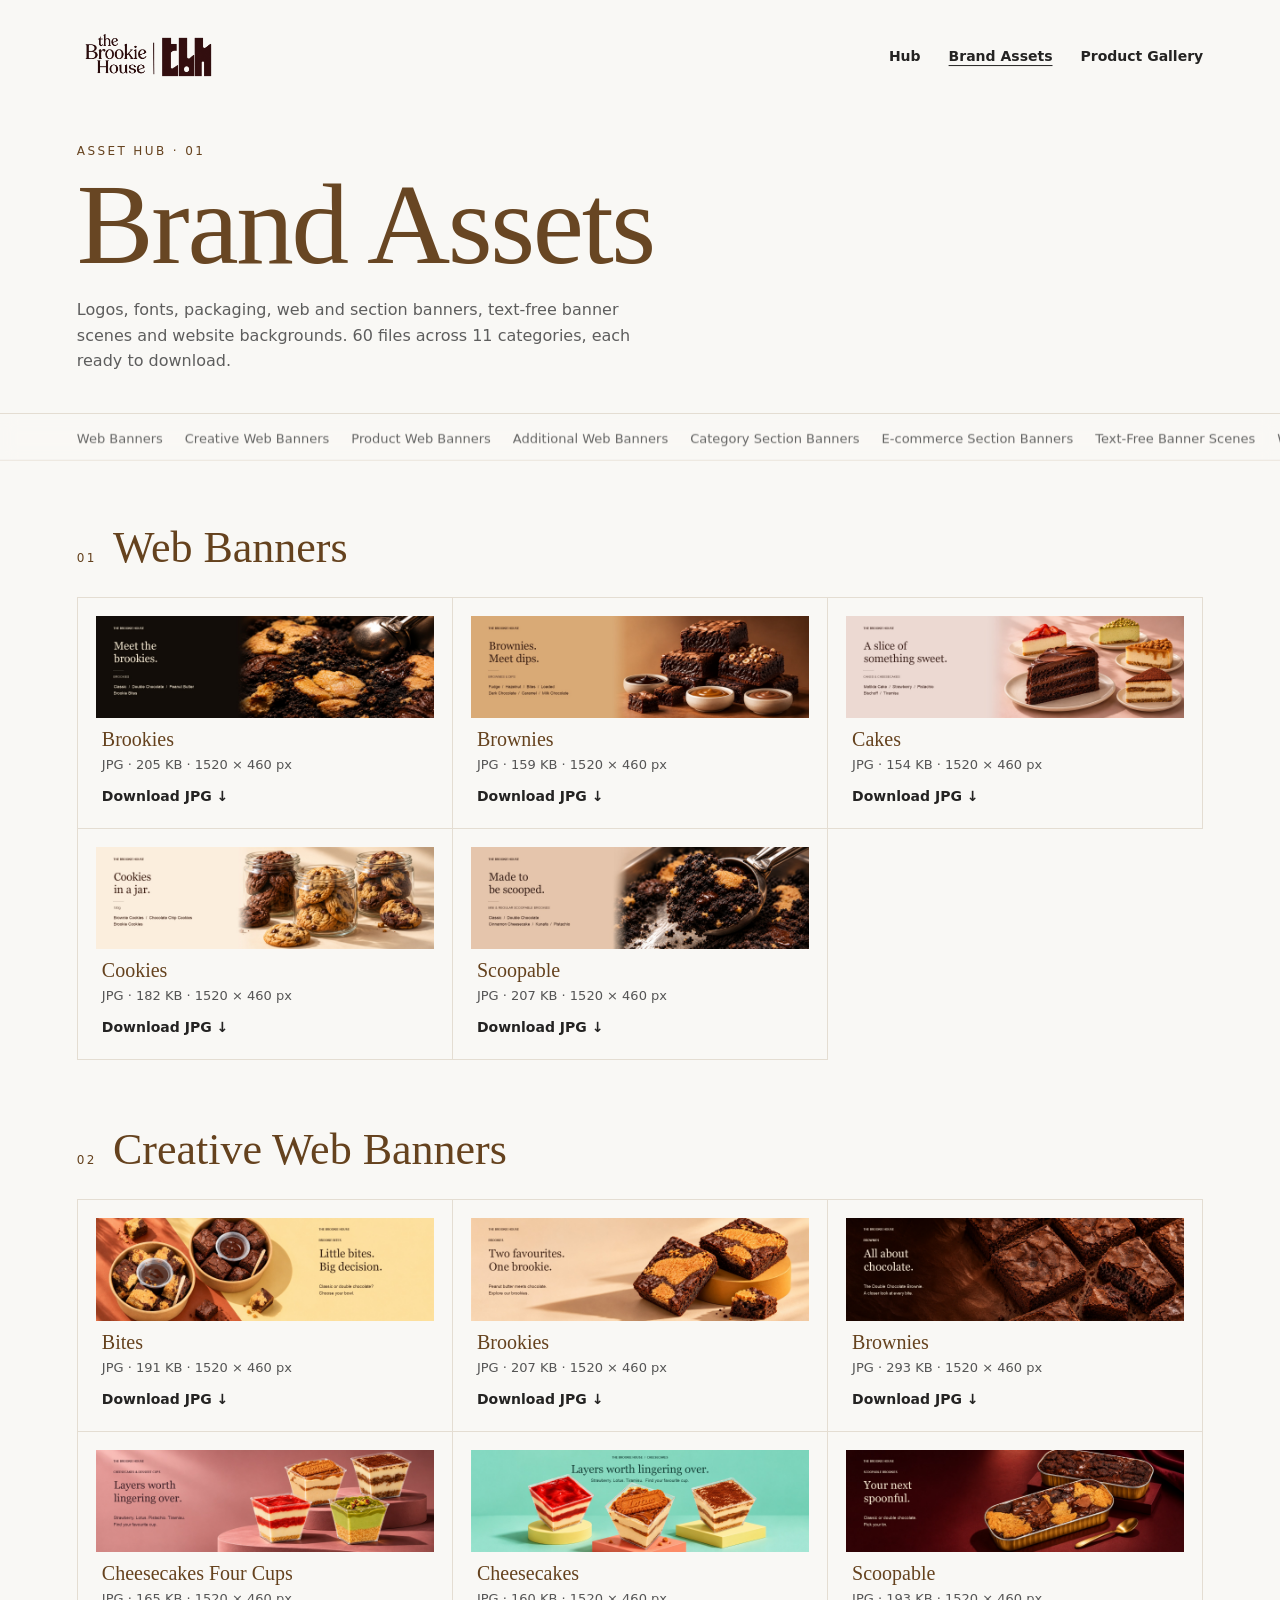
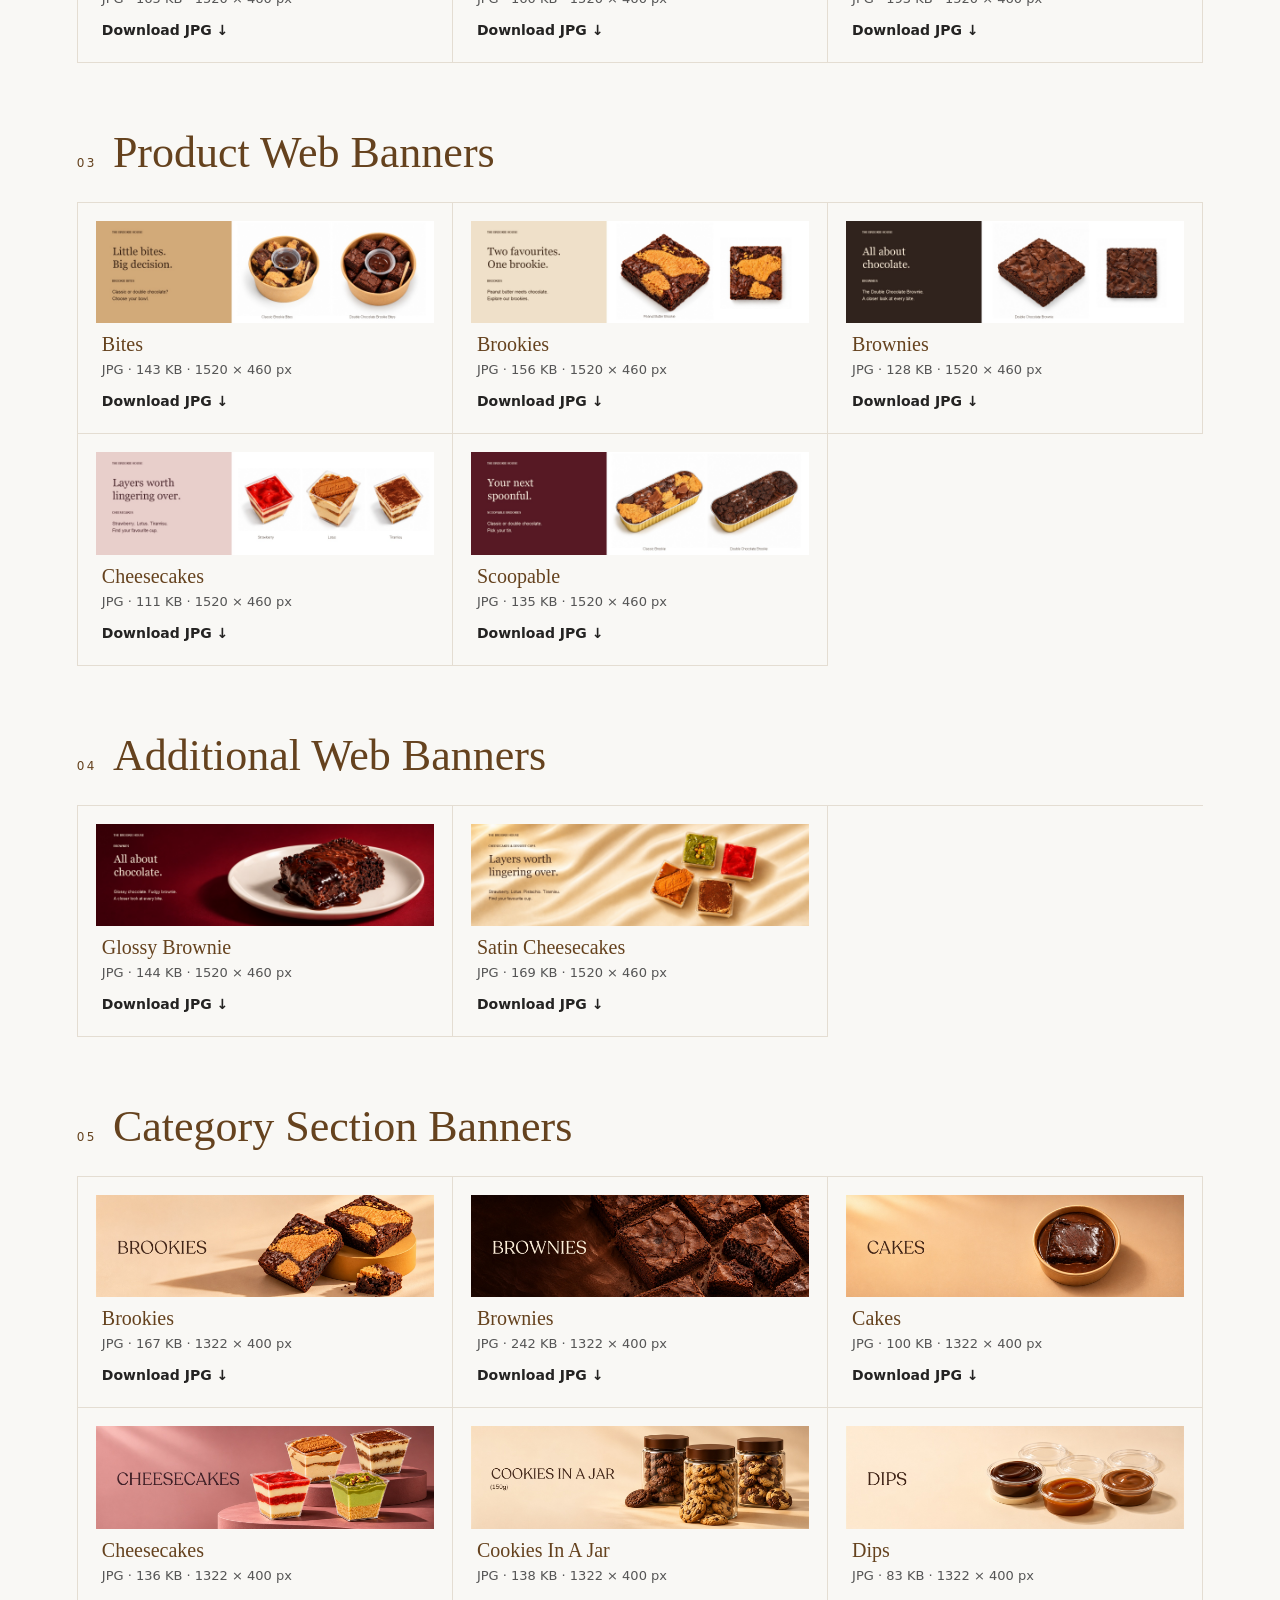
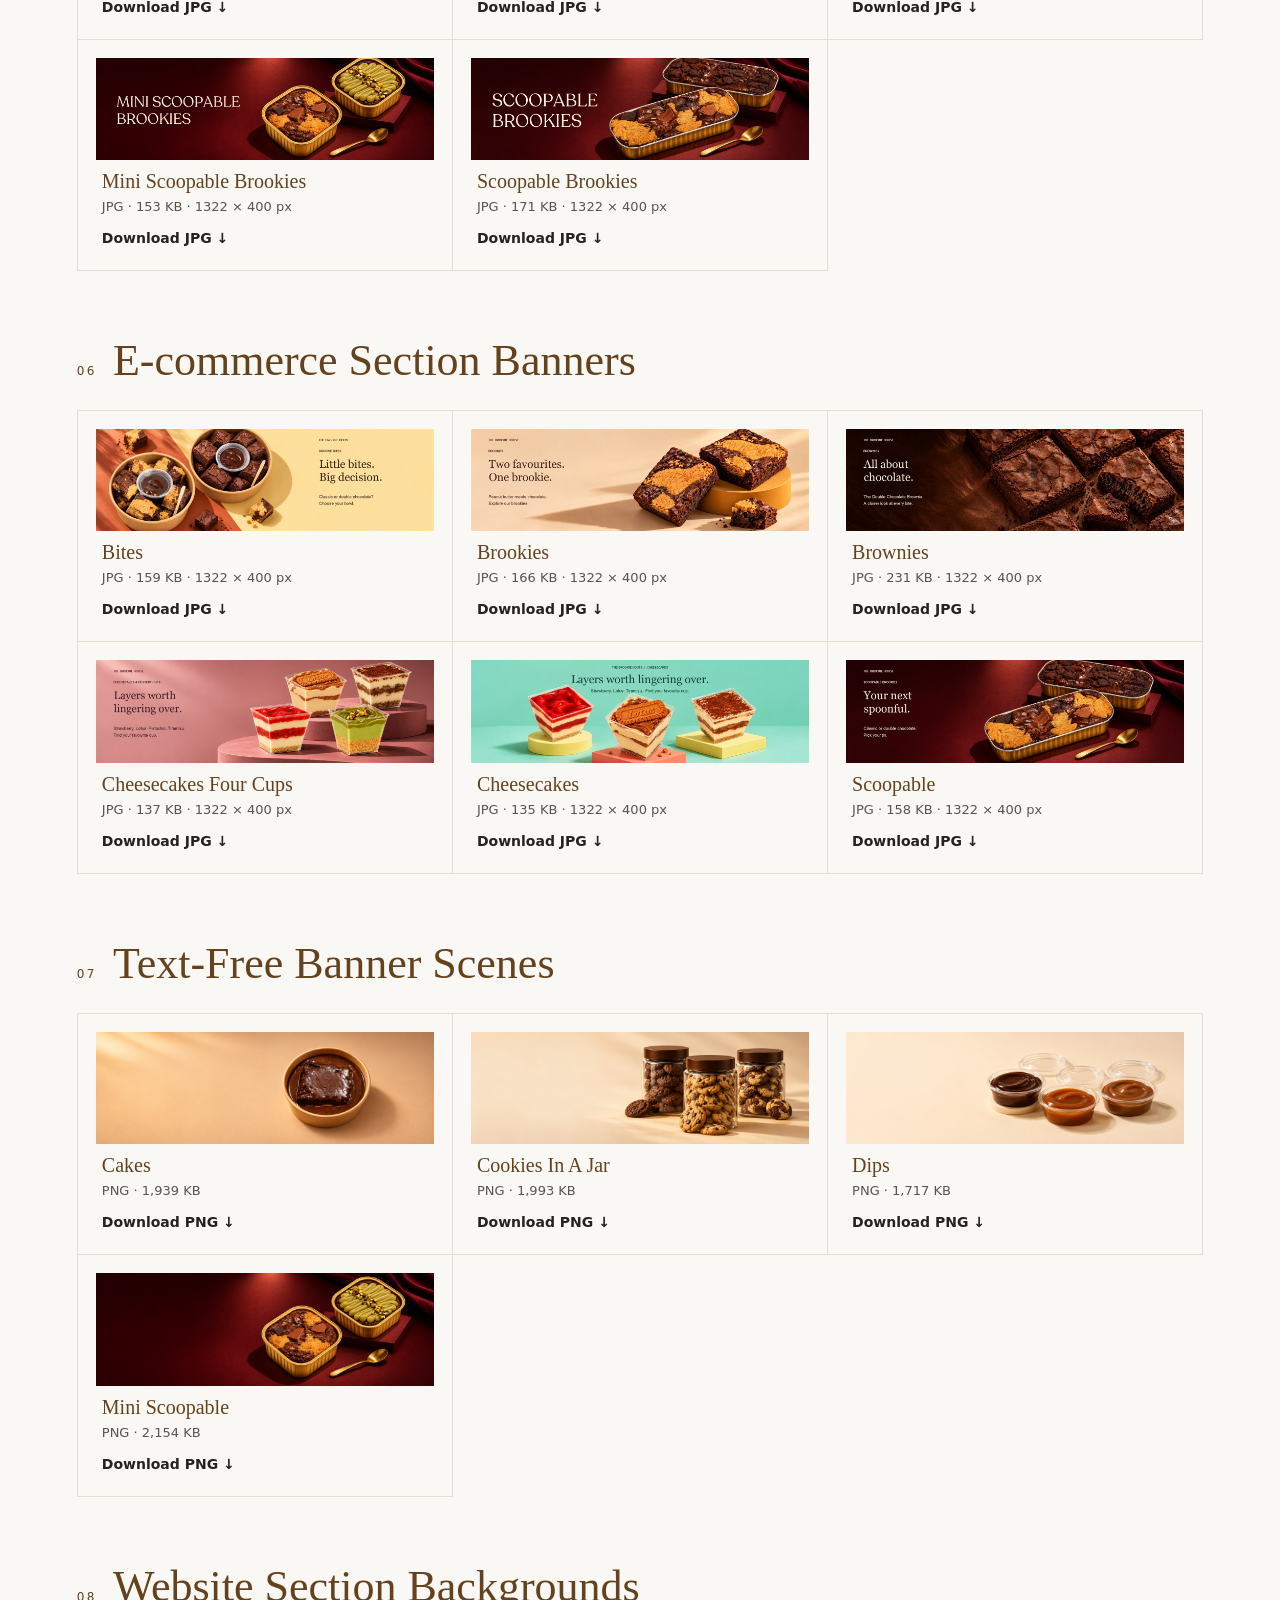
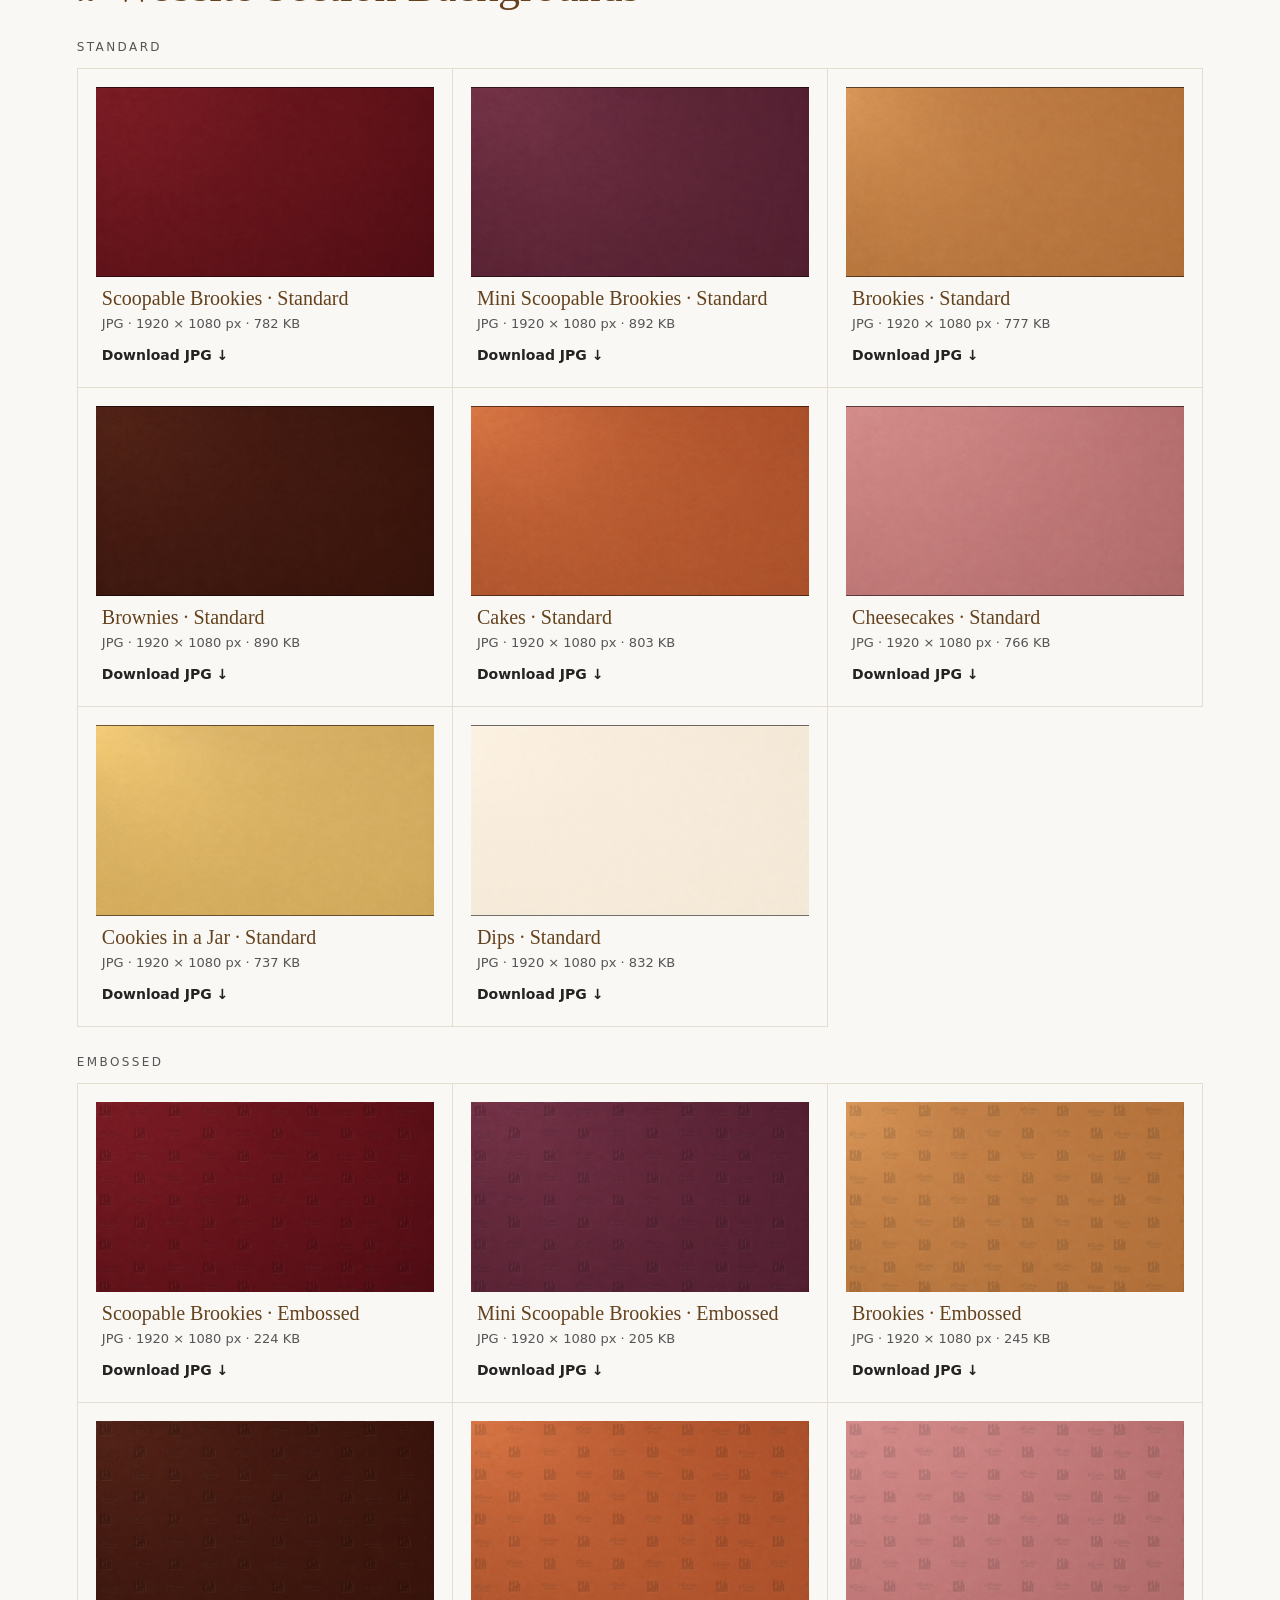
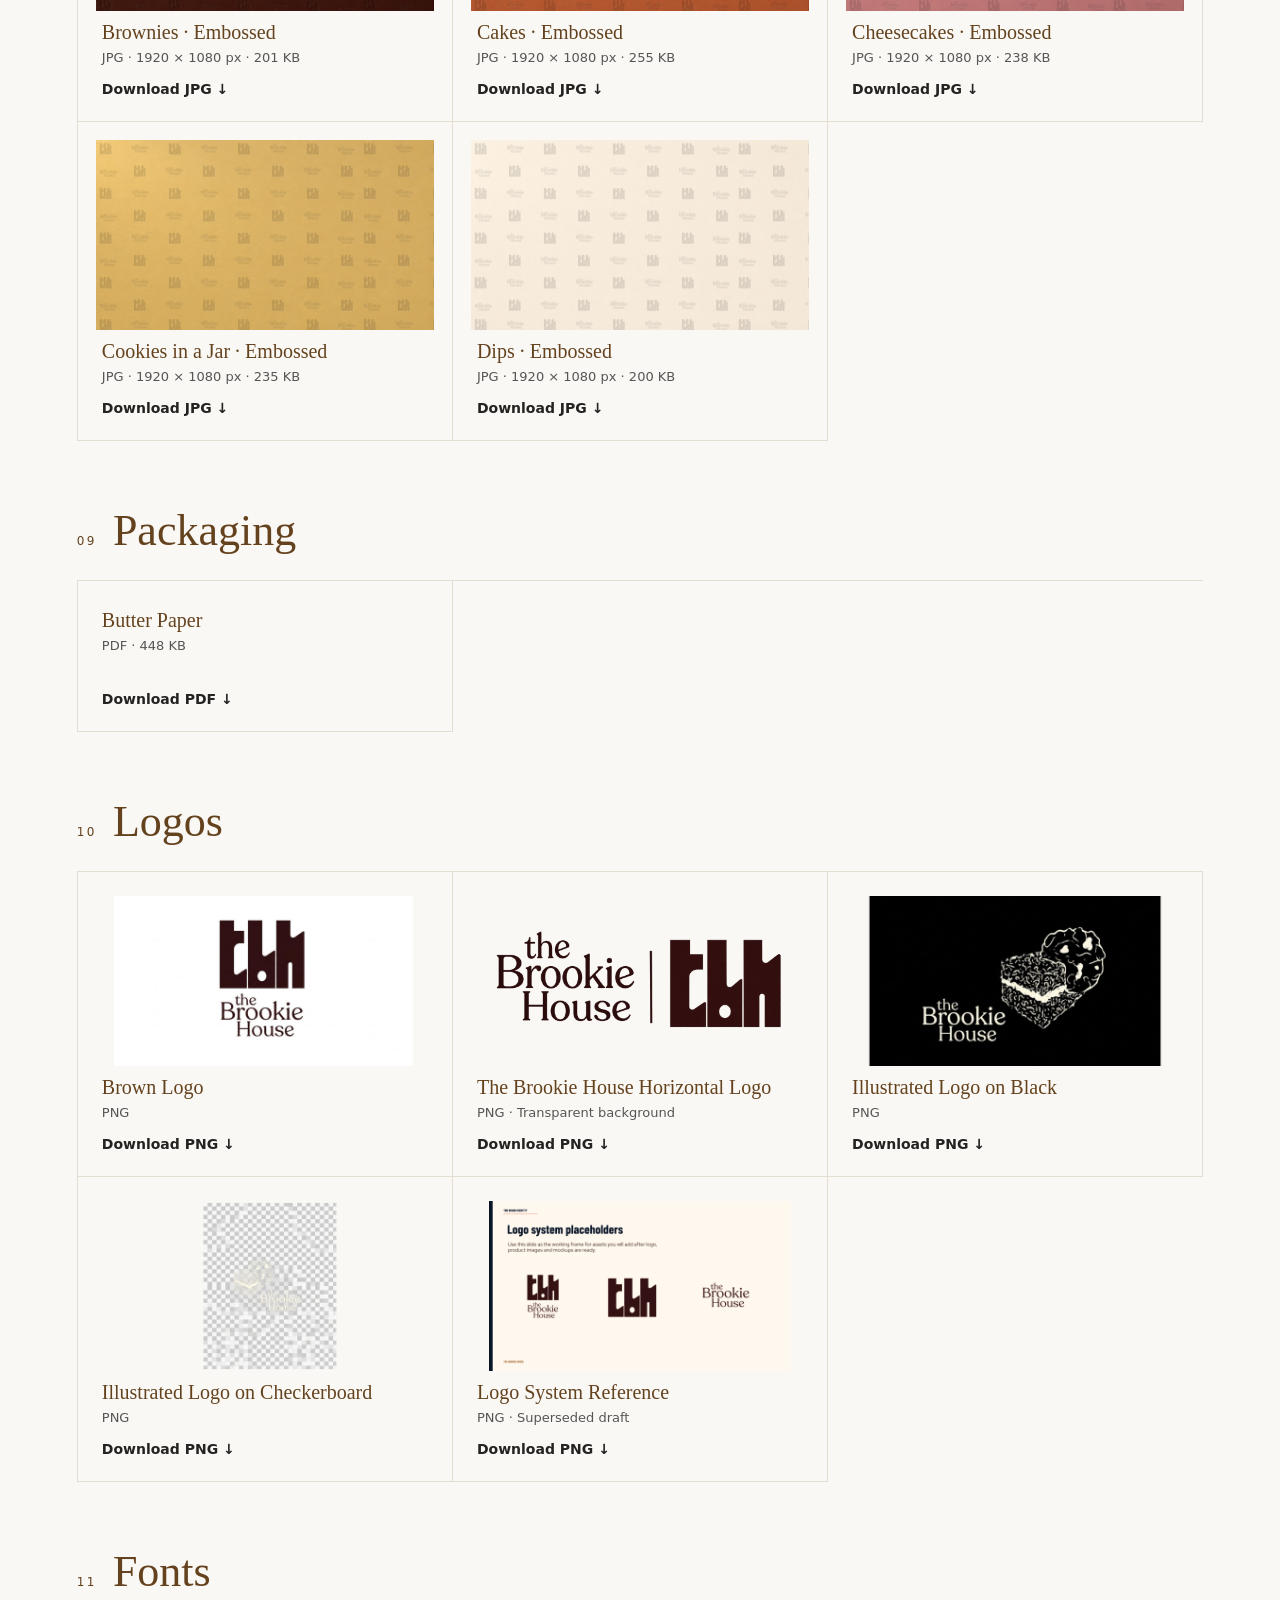
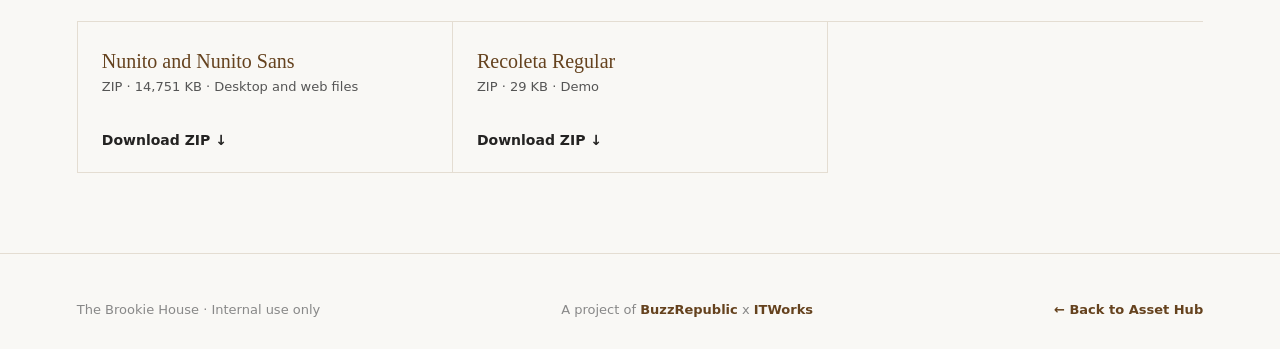
==== commit 763de6db: "Logo intro/outro curtain (GSAP, self-hosted), reduced-motion safe Co-Authored-By: Claude Opus 5.5 <n" ====
--- a/TBH-Brand-Assets.html
+++ b/TBH-Brand-Assets.html
@@ -41,4 +41,4 @@
 .details a{margin-top:auto;padding-top:10px;font-weight:700;font-size:14px;text-decoration:none}
 .details a::after{content:" ↓"}
 .details a:hover{text-decoration:underline;text-underline-offset:4px}
-</style></head><body><div class="top"><a href="index.html" aria-label="TBH Asset Hub home"><img src="brand-assets/logos/tbh-brown-horizontal-logo.png" alt="The Brookie House"></a><nav class="crumbs" aria-label="Asset Hub pages"><a href="index.html">Hub</a><a href="TBH-Brand-Assets.html" aria-current="page">Brand Assets</a><a href="TBH-Product-Gallery.html">Product Gallery</a></nav></div><header class="hero"><div class="eyebrow">Asset Hub · 01</div><h1>Brand Assets</h1><p class="lede">Logos, fonts, packaging, web and section banners, text-free banner scenes and website backgrounds. 60 files across 11 categories, each ready to download.</p></header><nav class="jump" aria-label="Asset categories"><a href="#web-banners">Web Banners</a><a href="#creative-web-banners">Creative Web Banners</a><a href="#product-web-banners">Product Web Banners</a><a href="#additional-web-banners">Additional Web Banners</a><a href="#category-section-banners">Category Section Banners</a><a href="#ecom-section-banners">E-commerce Section Banners</a><a href="#banner-scenes">Text-Free Banner Scenes</a><a href="#website-section-backgrounds">Website Section Backgrounds</a><a href="#packaging">Packaging</a><a href="#logos">Logos</a><a href="#fonts">Fonts</a></nav><main><section id="web-banners"><h2>Web Banners</h2><div class="grid"><article><img src="brand-assets/web-banners/Web_Banner_brookies_1520x460.jpg" alt="Brookies" loading="lazy"><div class="details"><h3>Brookies</h3><p>JPG · 205 KB · 1520 × 460 px</p><a href="brand-assets/web-banners/Web_Banner_brookies_1520x460.jpg" download>Download JPG</a></div></article><article><img src="brand-assets/web-banners/Web_Banner_brownies_1520x460.jpg" alt="Brownies" loading="lazy"><div class="details"><h3>Brownies</h3><p>JPG · 159 KB · 1520 × 460 px</p><a href="brand-assets/web-banners/Web_Banner_brownies_1520x460.jpg" download>Download JPG</a></div></article><article><img src="brand-assets/web-banners/Web_Banner_cakes_1520x460.jpg" alt="Cakes" loading="lazy"><div class="details"><h3>Cakes</h3><p>JPG · 154 KB · 1520 × 460 px</p><a href="brand-assets/web-banners/Web_Banner_cakes_1520x460.jpg" download>Download JPG</a></div></article><article><img src="brand-assets/web-banners/Web_Banner_cookies_1520x460.jpg" alt="Cookies" loading="lazy"><div class="details"><h3>Cookies</h3><p>JPG · 182 KB · 1520 × 460 px</p><a href="brand-assets/web-banners/Web_Banner_cookies_1520x460.jpg" download>Download JPG</a></div></article><article><img src="brand-assets/web-banners/Web_Banner_scoopable_1520x460.jpg" alt="Scoopable" loading="lazy"><div class="details"><h3>Scoopable</h3><p>JPG · 207 KB · 1520 × 460 px</p><a href="brand-assets/web-banners/Web_Banner_scoopable_1520x460.jpg" download>Download JPG</a></div></article></div></section><section id="creative-web-banners"><h2>Creative Web Banners</h2><div class="grid"><article><img src="brand-assets/creative-web-banners/Web_Banner_bites_1520x460.jpg" alt="Bites" loading="lazy"><div class="details"><h3>Bites</h3><p>JPG · 191 KB · 1520 × 460 px</p><a href="brand-assets/creative-web-banners/Web_Banner_bites_1520x460.jpg" download>Download JPG</a></div></article><article><img src="brand-assets/creative-web-banners/Web_Banner_brookies_1520x460.jpg" alt="Brookies" loading="lazy"><div class="details"><h3>Brookies</h3><p>JPG · 207 KB · 1520 × 460 px</p><a href="brand-assets/creative-web-banners/Web_Banner_brookies_1520x460.jpg" download>Download JPG</a></div></article><article><img src="brand-assets/creative-web-banners/Web_Banner_brownies_1520x460.jpg" alt="Brownies" loading="lazy"><div class="details"><h3>Brownies</h3><p>JPG · 293 KB · 1520 × 460 px</p><a href="brand-assets/creative-web-banners/Web_Banner_brownies_1520x460.jpg" download>Download JPG</a></div></article><article><img src="brand-assets/creative-web-banners/Web_Banner_cheesecakes-four-cups_1520x460.jpg" alt="Cheesecakes Four Cups" loading="lazy"><div class="details"><h3>Cheesecakes Four Cups</h3><p>JPG · 165 KB · 1520 × 460 px</p><a href="brand-assets/creative-web-banners/Web_Banner_cheesecakes-four-cups_1520x460.jpg" download>Download JPG</a></div></article><article><img src="brand-assets/creative-web-banners/Web_Banner_cheesecakes_1520x460.jpg" alt="Cheesecakes" loading="lazy"><div class="details"><h3>Cheesecakes</h3><p>JPG · 160 KB · 1520 × 460 px</p><a href="brand-assets/creative-web-banners/Web_Banner_cheesecakes_1520x460.jpg" download>Download JPG</a></div></article><article><img src="brand-assets/creative-web-banners/Web_Banner_scoopable_1520x460.jpg" alt="Scoopable" loading="lazy"><div class="details"><h3>Scoopable</h3><p>JPG · 193 KB · 1520 × 460 px</p><a href="brand-assets/creative-web-banners/Web_Banner_scoopable_1520x460.jpg" download>Download JPG</a></div></article></div></section><section id="product-web-banners"><h2>Product Web Banners</h2><div class="grid"><article><img src="brand-assets/product-web-banners/Web_Banner_bites_1520x460.jpg" alt="Bites" loading="lazy"><div class="details"><h3>Bites</h3><p>JPG · 143 KB · 1520 × 460 px</p><a href="brand-assets/product-web-banners/Web_Banner_bites_1520x460.jpg" download>Download JPG</a></div></article><article><img src="brand-assets/product-web-banners/Web_Banner_brookies_1520x460.jpg" alt="Brookies" loading="lazy"><div class="details"><h3>Brookies</h3><p>JPG · 156 KB · 1520 × 460 px</p><a href="brand-assets/product-web-banners/Web_Banner_brookies_1520x460.jpg" download>Download JPG</a></div></article><article><img src="brand-assets/product-web-banners/Web_Banner_brownies_1520x460.jpg" alt="Brownies" loading="lazy"><div class="details"><h3>Brownies</h3><p>JPG · 128 KB · 1520 × 460 px</p><a href="brand-assets/product-web-banners/Web_Banner_brownies_1520x460.jpg" download>Download JPG</a></div></article><article><img src="brand-assets/product-web-banners/Web_Banner_cheesecakes_1520x460.jpg" alt="Cheesecakes" loading="lazy"><div class="details"><h3>Cheesecakes</h3><p>JPG · 111 KB · 1520 × 460 px</p><a href="brand-assets/product-web-banners/Web_Banner_cheesecakes_1520x460.jpg" download>Download JPG</a></div></article><article><img src="brand-assets/product-web-banners/Web_Banner_scoopable_1520x460.jpg" alt="Scoopable" loading="lazy"><div class="details"><h3>Scoopable</h3><p>JPG · 135 KB · 1520 × 460 px</p><a href="brand-assets/product-web-banners/Web_Banner_scoopable_1520x460.jpg" download>Download JPG</a></div></article></div></section><section id="additional-web-banners"><h2>Additional Web Banners</h2><div class="grid"><article><img src="brand-assets/additional-web-banners/Web_Banner_glossy-brownie_1520x460.jpg" alt="Glossy Brownie" loading="lazy"><div class="details"><h3>Glossy Brownie</h3><p>JPG · 144 KB · 1520 × 460 px</p><a href="brand-assets/additional-web-banners/Web_Banner_glossy-brownie_1520x460.jpg" download>Download JPG</a></div></article><article><img src="brand-assets/additional-web-banners/Web_Banner_satin-cheesecakes_1520x460.jpg" alt="Satin Cheesecakes" loading="lazy"><div class="details"><h3>Satin Cheesecakes</h3><p>JPG · 169 KB · 1520 × 460 px</p><a href="brand-assets/additional-web-banners/Web_Banner_satin-cheesecakes_1520x460.jpg" download>Download JPG</a></div></article></div></section><section id="category-section-banners"><h2>Category Section Banners</h2><div class="grid"><article><img src="brand-assets/category-section-banners/Section_brookies_1322x400.jpg" alt="Brookies" loading="lazy"><div class="details"><h3>Brookies</h3><p>JPG · 167 KB · 1322 × 400 px</p><a href="brand-assets/category-section-banners/Section_brookies_1322x400.jpg" download>Download JPG</a></div></article><article><img src="brand-assets/category-section-banners/Section_brownies_1322x400.jpg" alt="Brownies" loading="lazy"><div class="details"><h3>Brownies</h3><p>JPG · 242 KB · 1322 × 400 px</p><a href="brand-assets/category-section-banners/Section_brownies_1322x400.jpg" download>Download JPG</a></div></article><article><img src="brand-assets/category-section-banners/Section_cakes_1322x400.jpg" alt="Cakes" loading="lazy"><div class="details"><h3>Cakes</h3><p>JPG · 100 KB · 1322 × 400 px</p><a href="brand-assets/category-section-banners/Section_cakes_1322x400.jpg" download>Download JPG</a></div></article><article><img src="brand-assets/category-section-banners/Section_cheesecakes_1322x400.jpg" alt="Cheesecakes" loading="lazy"><div class="details"><h3>Cheesecakes</h3><p>JPG · 136 KB · 1322 × 400 px</p><a href="brand-assets/category-section-banners/Section_cheesecakes_1322x400.jpg" download>Download JPG</a></div></article><article><img src="brand-assets/category-section-banners/Section_cookies-in-a-jar_1322x400.jpg" alt="Cookies In A Jar" loading="lazy"><div class="details"><h3>Cookies In A Jar</h3><p>JPG · 138 KB · 1322 × 400 px</p><a href="brand-assets/category-section-banners/Section_cookies-in-a-jar_1322x400.jpg" download>Download JPG</a></div></article><article><img src="brand-assets/category-section-banners/Section_dips_1322x400.jpg" alt="Dips" loading="lazy"><div class="details"><h3>Dips</h3><p>JPG · 83 KB · 1322 × 400 px</p><a href="brand-assets/category-section-banners/Section_dips_1322x400.jpg" download>Download JPG</a></div></article><article><img src="brand-assets/category-section-banners/Section_mini-scoopable-brookies_1322x400.jpg" alt="Mini Scoopable Brookies" loading="lazy"><div class="details"><h3>Mini Scoopable Brookies</h3><p>JPG · 153 KB · 1322 × 400 px</p><a href="brand-assets/category-section-banners/Section_mini-scoopable-brookies_1322x400.jpg" download>Download JPG</a></div></article><article><img src="brand-assets/category-section-banners/Section_scoopable-brookies_1322x400.jpg" alt="Scoopable Brookies" loading="lazy"><div class="details"><h3>Scoopable Brookies</h3><p>JPG · 171 KB · 1322 × 400 px</p><a href="brand-assets/category-section-banners/Section_scoopable-brookies_1322x400.jpg" download>Download JPG</a></div></article></div></section><section id="ecom-section-banners"><h2>E-commerce Section Banners</h2><div class="grid"><article><img src="brand-assets/ecom-section-banners/Section_Banner_bites_1322x400.jpg" alt="Bites" loading="lazy"><div class="details"><h3>Bites</h3><p>JPG · 159 KB · 1322 × 400 px</p><a href="brand-assets/ecom-section-banners/Section_Banner_bites_1322x400.jpg" download>Download JPG</a></div></article><article><img src="brand-assets/ecom-section-banners/Section_Banner_brookies_1322x400.jpg" alt="Brookies" loading="lazy"><div class="details"><h3>Brookies</h3><p>JPG · 166 KB · 1322 × 400 px</p><a href="brand-assets/ecom-section-banners/Section_Banner_brookies_1322x400.jpg" download>Download JPG</a></div></article><article><img src="brand-assets/ecom-section-banners/Section_Banner_brownies_1322x400.jpg" alt="Brownies" loading="lazy"><div class="details"><h3>Brownies</h3><p>JPG · 231 KB · 1322 × 400 px</p><a href="brand-assets/ecom-section-banners/Section_Banner_brownies_1322x400.jpg" download>Download JPG</a></div></article><article><img src="brand-assets/ecom-section-banners/Section_Banner_cheesecakes-four-cups_1322x400.jpg" alt="Cheesecakes Four Cups" loading="lazy"><div class="details"><h3>Cheesecakes Four Cups</h3><p>JPG · 137 KB · 1322 × 400 px</p><a href="brand-assets/ecom-section-banners/Section_Banner_cheesecakes-four-cups_1322x400.jpg" download>Download JPG</a></div></article><article><img src="brand-assets/ecom-section-banners/Section_Banner_cheesecakes_1322x400.jpg" alt="Cheesecakes" loading="lazy"><div class="details"><h3>Cheesecakes</h3><p>JPG · 135 KB · 1322 × 400 px</p><a href="brand-assets/ecom-section-banners/Section_Banner_cheesecakes_1322x400.jpg" download>Download JPG</a></div></article><article><img src="brand-assets/ecom-section-banners/Section_Banner_scoopable_1322x400.jpg" alt="Scoopable" loading="lazy"><div class="details"><h3>Scoopable</h3><p>JPG · 158 KB · 1322 × 400 px</p><a href="brand-assets/ecom-section-banners/Section_Banner_scoopable_1322x400.jpg" download>Download JPG</a></div></article></div></section><section id="banner-scenes"><h2>Text-Free Banner Scenes</h2><div class="grid"><article><img src="brand-assets/banner-scenes/cakes-scene.png" alt="Cakes" loading="lazy"><div class="details"><h3>Cakes</h3><p>PNG · 1,939 KB</p><a href="brand-assets/banner-scenes/cakes-scene.png" download>Download PNG</a></div></article><article><img src="brand-assets/banner-scenes/cookies-in-a-jar-scene.png" alt="Cookies In A Jar" loading="lazy"><div class="details"><h3>Cookies In A Jar</h3><p>PNG · 1,993 KB</p><a href="brand-assets/banner-scenes/cookies-in-a-jar-scene.png" download>Download PNG</a></div></article><article><img src="brand-assets/banner-scenes/dips-scene.png" alt="Dips" loading="lazy"><div class="details"><h3>Dips</h3><p>PNG · 1,717 KB</p><a href="brand-assets/banner-scenes/dips-scene.png" download>Download PNG</a></div></article><article><img src="brand-assets/banner-scenes/mini-scoopable-scene.png" alt="Mini Scoopable" loading="lazy"><div class="details"><h3>Mini Scoopable</h3><p>PNG · 2,154 KB</p><a href="brand-assets/banner-scenes/mini-scoopable-scene.png" download>Download PNG</a></div></article></div></section><section id="website-section-backgrounds"><h2>Website Section Backgrounds</h2><h3>Standard</h3><div class="grid"><article><img src="brand-assets/section-backgrounds/01-bg-scoopable-brookies-1920x1080.jpg" alt="Scoopable Brookies · Standard" loading="lazy"><div class="details"><h3>Scoopable Brookies · Standard</h3><p>JPG · 1920 × 1080 px · 782 KB</p><a href="brand-assets/section-backgrounds/01-bg-scoopable-brookies-1920x1080.jpg" download>Download JPG</a></div></article><article><img src="brand-assets/section-backgrounds/02-bg-mini-scoopable-brookies-1920x1080.jpg" alt="Mini Scoopable Brookies · Standard" loading="lazy"><div class="details"><h3>Mini Scoopable Brookies · Standard</h3><p>JPG · 1920 × 1080 px · 892 KB</p><a href="brand-assets/section-backgrounds/02-bg-mini-scoopable-brookies-1920x1080.jpg" download>Download JPG</a></div></article><article><img src="brand-assets/section-backgrounds/03-bg-brookies-1920x1080.jpg" alt="Brookies · Standard" loading="lazy"><div class="details"><h3>Brookies · Standard</h3><p>JPG · 1920 × 1080 px · 777 KB</p><a href="brand-assets/section-backgrounds/03-bg-brookies-1920x1080.jpg" download>Download JPG</a></div></article><article><img src="brand-assets/section-backgrounds/04-bg-brownies-1920x1080.jpg" alt="Brownies · Standard" loading="lazy"><div class="details"><h3>Brownies · Standard</h3><p>JPG · 1920 × 1080 px · 890 KB</p><a href="brand-assets/section-backgrounds/04-bg-brownies-1920x1080.jpg" download>Download JPG</a></div></article><article><img src="brand-assets/section-backgrounds/05-bg-cakes-1920x1080.jpg" alt="Cakes · Standard" loading="lazy"><div class="details"><h3>Cakes · Standard</h3><p>JPG · 1920 × 1080 px · 803 KB</p><a href="brand-assets/section-backgrounds/05-bg-cakes-1920x1080.jpg" download>Download JPG</a></div></article><article><img src="brand-assets/section-backgrounds/06-bg-cheesecakes-1920x1080.jpg" alt="Cheesecakes · Standard" loading="lazy"><div class="details"><h3>Cheesecakes · Standard</h3><p>JPG · 1920 × 1080 px · 766 KB</p><a href="brand-assets/section-backgrounds/06-bg-cheesecakes-1920x1080.jpg" download>Download JPG</a></div></article><article><img src="brand-assets/section-backgrounds/07-bg-cookies-in-a-jar-1920x1080.jpg" alt="Cookies in a Jar · Standard" loading="lazy"><div class="details"><h3>Cookies in a Jar · Standard</h3><p>JPG · 1920 × 1080 px · 737 KB</p><a href="brand-assets/section-backgrounds/07-bg-cookies-in-a-jar-1920x1080.jpg" download>Download JPG</a></div></article><article><img src="brand-assets/section-backgrounds/08-bg-dips-1920x1080.jpg" alt="Dips · Standard" loading="lazy"><div class="details"><h3>Dips · Standard</h3><p>JPG · 1920 × 1080 px · 832 KB</p><a href="brand-assets/section-backgrounds/08-bg-dips-1920x1080.jpg" download>Download JPG</a></div></article></div><h3>Embossed</h3><div class="grid"><article><img src="brand-assets/section-backgrounds-embossed/01-bg-scoopable-embossed-1920x1080.jpg" alt="Scoopable Brookies · Embossed" loading="lazy"><div class="details"><h3>Scoopable Brookies · Embossed</h3><p>JPG · 1920 × 1080 px · 224 KB</p><a href="brand-assets/section-backgrounds-embossed/01-bg-scoopable-embossed-1920x1080.jpg" download>Download JPG</a></div></article><article><img src="brand-assets/section-backgrounds-embossed/02-bg-mini-scoopable-embossed-1920x1080.jpg" alt="Mini Scoopable Brookies · Embossed" loading="lazy"><div class="details"><h3>Mini Scoopable Brookies · Embossed</h3><p>JPG · 1920 × 1080 px · 205 KB</p><a href="brand-assets/section-backgrounds-embossed/02-bg-mini-scoopable-embossed-1920x1080.jpg" download>Download JPG</a></div></article><article><img src="brand-assets/section-backgrounds-embossed/03-bg-brookies-embossed-1920x1080.jpg" alt="Brookies · Embossed" loading="lazy"><div class="details"><h3>Brookies · Embossed</h3><p>JPG · 1920 × 1080 px · 245 KB</p><a href="brand-assets/section-backgrounds-embossed/03-bg-brookies-embossed-1920x1080.jpg" download>Download JPG</a></div></article><article><img src="brand-assets/section-backgrounds-embossed/04-bg-brownies-embossed-1920x1080.jpg" alt="Brownies · Embossed" loading="lazy"><div class="details"><h3>Brownies · Embossed</h3><p>JPG · 1920 × 1080 px · 201 KB</p><a href="brand-assets/section-backgrounds-embossed/04-bg-brownies-embossed-1920x1080.jpg" download>Download JPG</a></div></article><article><img src="brand-assets/section-backgrounds-embossed/05-bg-cakes-embossed-1920x1080.jpg" alt="Cakes · Embossed" loading="lazy"><div class="details"><h3>Cakes · Embossed</h3><p>JPG · 1920 × 1080 px · 255 KB</p><a href="brand-assets/section-backgrounds-embossed/05-bg-cakes-embossed-1920x1080.jpg" download>Download JPG</a></div></article><article><img src="brand-assets/section-backgrounds-embossed/06-bg-cheesecakes-embossed-1920x1080.jpg" alt="Cheesecakes · Embossed" loading="lazy"><div class="details"><h3>Cheesecakes · Embossed</h3><p>JPG · 1920 × 1080 px · 238 KB</p><a href="brand-assets/section-backgrounds-embossed/06-bg-cheesecakes-embossed-1920x1080.jpg" download>Download JPG</a></div></article><article><img src="brand-assets/section-backgrounds-embossed/07-bg-cookies-in-a-jar-embossed-1920x1080.jpg" alt="Cookies in a Jar · Embossed" loading="lazy"><div class="details"><h3>Cookies in a Jar · Embossed</h3><p>JPG · 1920 × 1080 px · 235 KB</p><a href="brand-assets/section-backgrounds-embossed/07-bg-cookies-in-a-jar-embossed-1920x1080.jpg" download>Download JPG</a></div></article><article><img src="brand-assets/section-backgrounds-embossed/08-bg-dips-embossed-1920x1080.jpg" alt="Dips · Embossed" loading="lazy"><div class="details"><h3>Dips · Embossed</h3><p>JPG · 1920 × 1080 px · 200 KB</p><a href="brand-assets/section-backgrounds-embossed/08-bg-dips-embossed-1920x1080.jpg" download>Download JPG</a></div></article></div></section><section id="packaging"><h2>Packaging</h2><div class="grid"><article><div class="details"><h3>Butter Paper</h3><p>PDF · 448 KB</p><a href="brand-assets/packaging/butter%20ppr.pdf" download>Download PDF</a></div></article></div></section><section id="logos"><h2>Logos</h2><div class="grid"><article><img src="brand-assets/logos/logo%20png%20brown.png" alt="The Brookie House brown logo" loading="lazy"><div class="details"><h3>Brown Logo</h3><p>PNG</p><a href="brand-assets/logos/logo%20png%20brown.png" download>Download PNG</a></div></article><article><img src="brand-assets/logos/tbh-brown-horizontal-logo.png" alt="The Brookie House horizontal brown logo" loading="lazy"><div class="details"><h3>The Brookie House Horizontal Logo</h3><p>PNG · Transparent background</p><a href="brand-assets/logos/tbh-brown-horizontal-logo.png" download>Download PNG</a></div></article><article><img src="brand-assets/logos/tbh-illustrated-logo-black.png" alt="Illustrated Logo on Black" loading="lazy"><div class="details"><h3>Illustrated Logo on Black</h3><p>PNG</p><a href="brand-assets/logos/tbh-illustrated-logo-black.png" download>Download PNG</a></div></article><article><img src="brand-assets/logos/tbh-illustrated-logo-checkerboard.png" alt="Illustrated Logo on Checkerboard" loading="lazy"><div class="details"><h3>Illustrated Logo on Checkerboard</h3><p>PNG</p><a href="brand-assets/logos/tbh-illustrated-logo-checkerboard.png" download>Download PNG</a></div></article><article><img src="brand-assets/logos/tbh-logo-system-draft-reference.png" alt="Logo System Reference" loading="lazy"><div class="details"><h3>Logo System Reference</h3><p>PNG · Superseded draft</p><a href="brand-assets/logos/tbh-logo-system-draft-reference.png" download>Download PNG</a></div></article></div></section><section id="fonts"><h2>Fonts</h2><div class="grid"><article><div class="details"><h3>Nunito and Nunito Sans</h3><p>ZIP · 14,751 KB · Desktop and web files</p><a href="brand-assets/fonts/Nunito-Sans-Full-Version.zip" download>Download ZIP</a></div></article><article><div class="details"><h3>Recoleta Regular</h3><p>ZIP · 29 KB · Demo</p><a href="brand-assets/fonts/Recoleta%20Font.zip" download>Download ZIP</a></div></article></div></section></main><footer><span>The Brookie House · Internal use only</span><span class="credit">A project of <a href="https://www.buzzrepublic.digital/" target="_blank" rel="noopener">BuzzRepublic</a> x <a href="https://www.itworks.it.com" target="_blank" rel="noopener">ITWorks</a></span><a href="index.html">← Back to Asset Hub</a></footer></body></html>+</style><link rel="stylesheet" href="motion.css"></head><body><div id="tbh-curtain" aria-hidden="true"><div class="tc-inner"><img class="tc-logo" src="brand-assets/logos/tbh-brown-horizontal-logo.png" alt="" fetchpriority="high"><div class="tc-line"></div><div class="tc-tag">Asset Hub</div></div></div><div class="top"><a href="index.html" aria-label="TBH Asset Hub home"><img src="brand-assets/logos/tbh-brown-horizontal-logo.png" alt="The Brookie House"></a><nav class="crumbs" aria-label="Asset Hub pages"><a href="index.html">Hub</a><a href="TBH-Brand-Assets.html" aria-current="page">Brand Assets</a><a href="TBH-Product-Gallery.html">Product Gallery</a></nav></div><header class="hero"><div class="eyebrow">Asset Hub · 01</div><h1>Brand Assets</h1><p class="lede">Logos, fonts, packaging, web and section banners, text-free banner scenes and website backgrounds. 60 files across 11 categories, each ready to download.</p></header><nav class="jump" aria-label="Asset categories"><a href="#web-banners">Web Banners</a><a href="#creative-web-banners">Creative Web Banners</a><a href="#product-web-banners">Product Web Banners</a><a href="#additional-web-banners">Additional Web Banners</a><a href="#category-section-banners">Category Section Banners</a><a href="#ecom-section-banners">E-commerce Section Banners</a><a href="#banner-scenes">Text-Free Banner Scenes</a><a href="#website-section-backgrounds">Website Section Backgrounds</a><a href="#packaging">Packaging</a><a href="#logos">Logos</a><a href="#fonts">Fonts</a></nav><main><section id="web-banners"><h2>Web Banners</h2><div class="grid"><article><img src="brand-assets/web-banners/Web_Banner_brookies_1520x460.jpg" alt="Brookies" loading="lazy"><div class="details"><h3>Brookies</h3><p>JPG · 205 KB · 1520 × 460 px</p><a href="brand-assets/web-banners/Web_Banner_brookies_1520x460.jpg" download>Download JPG</a></div></article><article><img src="brand-assets/web-banners/Web_Banner_brownies_1520x460.jpg" alt="Brownies" loading="lazy"><div class="details"><h3>Brownies</h3><p>JPG · 159 KB · 1520 × 460 px</p><a href="brand-assets/web-banners/Web_Banner_brownies_1520x460.jpg" download>Download JPG</a></div></article><article><img src="brand-assets/web-banners/Web_Banner_cakes_1520x460.jpg" alt="Cakes" loading="lazy"><div class="details"><h3>Cakes</h3><p>JPG · 154 KB · 1520 × 460 px</p><a href="brand-assets/web-banners/Web_Banner_cakes_1520x460.jpg" download>Download JPG</a></div></article><article><img src="brand-assets/web-banners/Web_Banner_cookies_1520x460.jpg" alt="Cookies" loading="lazy"><div class="details"><h3>Cookies</h3><p>JPG · 182 KB · 1520 × 460 px</p><a href="brand-assets/web-banners/Web_Banner_cookies_1520x460.jpg" download>Download JPG</a></div></article><article><img src="brand-assets/web-banners/Web_Banner_scoopable_1520x460.jpg" alt="Scoopable" loading="lazy"><div class="details"><h3>Scoopable</h3><p>JPG · 207 KB · 1520 × 460 px</p><a href="brand-assets/web-banners/Web_Banner_scoopable_1520x460.jpg" download>Download JPG</a></div></article></div></section><section id="creative-web-banners"><h2>Creative Web Banners</h2><div class="grid"><article><img src="brand-assets/creative-web-banners/Web_Banner_bites_1520x460.jpg" alt="Bites" loading="lazy"><div class="details"><h3>Bites</h3><p>JPG · 191 KB · 1520 × 460 px</p><a href="brand-assets/creative-web-banners/Web_Banner_bites_1520x460.jpg" download>Download JPG</a></div></article><article><img src="brand-assets/creative-web-banners/Web_Banner_brookies_1520x460.jpg" alt="Brookies" loading="lazy"><div class="details"><h3>Brookies</h3><p>JPG · 207 KB · 1520 × 460 px</p><a href="brand-assets/creative-web-banners/Web_Banner_brookies_1520x460.jpg" download>Download JPG</a></div></article><article><img src="brand-assets/creative-web-banners/Web_Banner_brownies_1520x460.jpg" alt="Brownies" loading="lazy"><div class="details"><h3>Brownies</h3><p>JPG · 293 KB · 1520 × 460 px</p><a href="brand-assets/creative-web-banners/Web_Banner_brownies_1520x460.jpg" download>Download JPG</a></div></article><article><img src="brand-assets/creative-web-banners/Web_Banner_cheesecakes-four-cups_1520x460.jpg" alt="Cheesecakes Four Cups" loading="lazy"><div class="details"><h3>Cheesecakes Four Cups</h3><p>JPG · 165 KB · 1520 × 460 px</p><a href="brand-assets/creative-web-banners/Web_Banner_cheesecakes-four-cups_1520x460.jpg" download>Download JPG</a></div></article><article><img src="brand-assets/creative-web-banners/Web_Banner_cheesecakes_1520x460.jpg" alt="Cheesecakes" loading="lazy"><div class="details"><h3>Cheesecakes</h3><p>JPG · 160 KB · 1520 × 460 px</p><a href="brand-assets/creative-web-banners/Web_Banner_cheesecakes_1520x460.jpg" download>Download JPG</a></div></article><article><img src="brand-assets/creative-web-banners/Web_Banner_scoopable_1520x460.jpg" alt="Scoopable" loading="lazy"><div class="details"><h3>Scoopable</h3><p>JPG · 193 KB · 1520 × 460 px</p><a href="brand-assets/creative-web-banners/Web_Banner_scoopable_1520x460.jpg" download>Download JPG</a></div></article></div></section><section id="product-web-banners"><h2>Product Web Banners</h2><div class="grid"><article><img src="brand-assets/product-web-banners/Web_Banner_bites_1520x460.jpg" alt="Bites" loading="lazy"><div class="details"><h3>Bites</h3><p>JPG · 143 KB · 1520 × 460 px</p><a href="brand-assets/product-web-banners/Web_Banner_bites_1520x460.jpg" download>Download JPG</a></div></article><article><img src="brand-assets/product-web-banners/Web_Banner_brookies_1520x460.jpg" alt="Brookies" loading="lazy"><div class="details"><h3>Brookies</h3><p>JPG · 156 KB · 1520 × 460 px</p><a href="brand-assets/product-web-banners/Web_Banner_brookies_1520x460.jpg" download>Download JPG</a></div></article><article><img src="brand-assets/product-web-banners/Web_Banner_brownies_1520x460.jpg" alt="Brownies" loading="lazy"><div class="details"><h3>Brownies</h3><p>JPG · 128 KB · 1520 × 460 px</p><a href="brand-assets/product-web-banners/Web_Banner_brownies_1520x460.jpg" download>Download JPG</a></div></article><article><img src="brand-assets/product-web-banners/Web_Banner_cheesecakes_1520x460.jpg" alt="Cheesecakes" loading="lazy"><div class="details"><h3>Cheesecakes</h3><p>JPG · 111 KB · 1520 × 460 px</p><a href="brand-assets/product-web-banners/Web_Banner_cheesecakes_1520x460.jpg" download>Download JPG</a></div></article><article><img src="brand-assets/product-web-banners/Web_Banner_scoopable_1520x460.jpg" alt="Scoopable" loading="lazy"><div class="details"><h3>Scoopable</h3><p>JPG · 135 KB · 1520 × 460 px</p><a href="brand-assets/product-web-banners/Web_Banner_scoopable_1520x460.jpg" download>Download JPG</a></div></article></div></section><section id="additional-web-banners"><h2>Additional Web Banners</h2><div class="grid"><article><img src="brand-assets/additional-web-banners/Web_Banner_glossy-brownie_1520x460.jpg" alt="Glossy Brownie" loading="lazy"><div class="details"><h3>Glossy Brownie</h3><p>JPG · 144 KB · 1520 × 460 px</p><a href="brand-assets/additional-web-banners/Web_Banner_glossy-brownie_1520x460.jpg" download>Download JPG</a></div></article><article><img src="brand-assets/additional-web-banners/Web_Banner_satin-cheesecakes_1520x460.jpg" alt="Satin Cheesecakes" loading="lazy"><div class="details"><h3>Satin Cheesecakes</h3><p>JPG · 169 KB · 1520 × 460 px</p><a href="brand-assets/additional-web-banners/Web_Banner_satin-cheesecakes_1520x460.jpg" download>Download JPG</a></div></article></div></section><section id="category-section-banners"><h2>Category Section Banners</h2><div class="grid"><article><img src="brand-assets/category-section-banners/Section_brookies_1322x400.jpg" alt="Brookies" loading="lazy"><div class="details"><h3>Brookies</h3><p>JPG · 167 KB · 1322 × 400 px</p><a href="brand-assets/category-section-banners/Section_brookies_1322x400.jpg" download>Download JPG</a></div></article><article><img src="brand-assets/category-section-banners/Section_brownies_1322x400.jpg" alt="Brownies" loading="lazy"><div class="details"><h3>Brownies</h3><p>JPG · 242 KB · 1322 × 400 px</p><a href="brand-assets/category-section-banners/Section_brownies_1322x400.jpg" download>Download JPG</a></div></article><article><img src="brand-assets/category-section-banners/Section_cakes_1322x400.jpg" alt="Cakes" loading="lazy"><div class="details"><h3>Cakes</h3><p>JPG · 100 KB · 1322 × 400 px</p><a href="brand-assets/category-section-banners/Section_cakes_1322x400.jpg" download>Download JPG</a></div></article><article><img src="brand-assets/category-section-banners/Section_cheesecakes_1322x400.jpg" alt="Cheesecakes" loading="lazy"><div class="details"><h3>Cheesecakes</h3><p>JPG · 136 KB · 1322 × 400 px</p><a href="brand-assets/category-section-banners/Section_cheesecakes_1322x400.jpg" download>Download JPG</a></div></article><article><img src="brand-assets/category-section-banners/Section_cookies-in-a-jar_1322x400.jpg" alt="Cookies In A Jar" loading="lazy"><div class="details"><h3>Cookies In A Jar</h3><p>JPG · 138 KB · 1322 × 400 px</p><a href="brand-assets/category-section-banners/Section_cookies-in-a-jar_1322x400.jpg" download>Download JPG</a></div></article><article><img src="brand-assets/category-section-banners/Section_dips_1322x400.jpg" alt="Dips" loading="lazy"><div class="details"><h3>Dips</h3><p>JPG · 83 KB · 1322 × 400 px</p><a href="brand-assets/category-section-banners/Section_dips_1322x400.jpg" download>Download JPG</a></div></article><article><img src="brand-assets/category-section-banners/Section_mini-scoopable-brookies_1322x400.jpg" alt="Mini Scoopable Brookies" loading="lazy"><div class="details"><h3>Mini Scoopable Brookies</h3><p>JPG · 153 KB · 1322 × 400 px</p><a href="brand-assets/category-section-banners/Section_mini-scoopable-brookies_1322x400.jpg" download>Download JPG</a></div></article><article><img src="brand-assets/category-section-banners/Section_scoopable-brookies_1322x400.jpg" alt="Scoopable Brookies" loading="lazy"><div class="details"><h3>Scoopable Brookies</h3><p>JPG · 171 KB · 1322 × 400 px</p><a href="brand-assets/category-section-banners/Section_scoopable-brookies_1322x400.jpg" download>Download JPG</a></div></article></div></section><section id="ecom-section-banners"><h2>E-commerce Section Banners</h2><div class="grid"><article><img src="brand-assets/ecom-section-banners/Section_Banner_bites_1322x400.jpg" alt="Bites" loading="lazy"><div class="details"><h3>Bites</h3><p>JPG · 159 KB · 1322 × 400 px</p><a href="brand-assets/ecom-section-banners/Section_Banner_bites_1322x400.jpg" download>Download JPG</a></div></article><article><img src="brand-assets/ecom-section-banners/Section_Banner_brookies_1322x400.jpg" alt="Brookies" loading="lazy"><div class="details"><h3>Brookies</h3><p>JPG · 166 KB · 1322 × 400 px</p><a href="brand-assets/ecom-section-banners/Section_Banner_brookies_1322x400.jpg" download>Download JPG</a></div></article><article><img src="brand-assets/ecom-section-banners/Section_Banner_brownies_1322x400.jpg" alt="Brownies" loading="lazy"><div class="details"><h3>Brownies</h3><p>JPG · 231 KB · 1322 × 400 px</p><a href="brand-assets/ecom-section-banners/Section_Banner_brownies_1322x400.jpg" download>Download JPG</a></div></article><article><img src="brand-assets/ecom-section-banners/Section_Banner_cheesecakes-four-cups_1322x400.jpg" alt="Cheesecakes Four Cups" loading="lazy"><div class="details"><h3>Cheesecakes Four Cups</h3><p>JPG · 137 KB · 1322 × 400 px</p><a href="brand-assets/ecom-section-banners/Section_Banner_cheesecakes-four-cups_1322x400.jpg" download>Download JPG</a></div></article><article><img src="brand-assets/ecom-section-banners/Section_Banner_cheesecakes_1322x400.jpg" alt="Cheesecakes" loading="lazy"><div class="details"><h3>Cheesecakes</h3><p>JPG · 135 KB · 1322 × 400 px</p><a href="brand-assets/ecom-section-banners/Section_Banner_cheesecakes_1322x400.jpg" download>Download JPG</a></div></article><article><img src="brand-assets/ecom-section-banners/Section_Banner_scoopable_1322x400.jpg" alt="Scoopable" loading="lazy"><div class="details"><h3>Scoopable</h3><p>JPG · 158 KB · 1322 × 400 px</p><a href="brand-assets/ecom-section-banners/Section_Banner_scoopable_1322x400.jpg" download>Download JPG</a></div></article></div></section><section id="banner-scenes"><h2>Text-Free Banner Scenes</h2><div class="grid"><article><img src="brand-assets/banner-scenes/cakes-scene.png" alt="Cakes" loading="lazy"><div class="details"><h3>Cakes</h3><p>PNG · 1,939 KB</p><a href="brand-assets/banner-scenes/cakes-scene.png" download>Download PNG</a></div></article><article><img src="brand-assets/banner-scenes/cookies-in-a-jar-scene.png" alt="Cookies In A Jar" loading="lazy"><div class="details"><h3>Cookies In A Jar</h3><p>PNG · 1,993 KB</p><a href="brand-assets/banner-scenes/cookies-in-a-jar-scene.png" download>Download PNG</a></div></article><article><img src="brand-assets/banner-scenes/dips-scene.png" alt="Dips" loading="lazy"><div class="details"><h3>Dips</h3><p>PNG · 1,717 KB</p><a href="brand-assets/banner-scenes/dips-scene.png" download>Download PNG</a></div></article><article><img src="brand-assets/banner-scenes/mini-scoopable-scene.png" alt="Mini Scoopable" loading="lazy"><div class="details"><h3>Mini Scoopable</h3><p>PNG · 2,154 KB</p><a href="brand-assets/banner-scenes/mini-scoopable-scene.png" download>Download PNG</a></div></article></div></section><section id="website-section-backgrounds"><h2>Website Section Backgrounds</h2><h3>Standard</h3><div class="grid"><article><img src="brand-assets/section-backgrounds/01-bg-scoopable-brookies-1920x1080.jpg" alt="Scoopable Brookies · Standard" loading="lazy"><div class="details"><h3>Scoopable Brookies · Standard</h3><p>JPG · 1920 × 1080 px · 782 KB</p><a href="brand-assets/section-backgrounds/01-bg-scoopable-brookies-1920x1080.jpg" download>Download JPG</a></div></article><article><img src="brand-assets/section-backgrounds/02-bg-mini-scoopable-brookies-1920x1080.jpg" alt="Mini Scoopable Brookies · Standard" loading="lazy"><div class="details"><h3>Mini Scoopable Brookies · Standard</h3><p>JPG · 1920 × 1080 px · 892 KB</p><a href="brand-assets/section-backgrounds/02-bg-mini-scoopable-brookies-1920x1080.jpg" download>Download JPG</a></div></article><article><img src="brand-assets/section-backgrounds/03-bg-brookies-1920x1080.jpg" alt="Brookies · Standard" loading="lazy"><div class="details"><h3>Brookies · Standard</h3><p>JPG · 1920 × 1080 px · 777 KB</p><a href="brand-assets/section-backgrounds/03-bg-brookies-1920x1080.jpg" download>Download JPG</a></div></article><article><img src="brand-assets/section-backgrounds/04-bg-brownies-1920x1080.jpg" alt="Brownies · Standard" loading="lazy"><div class="details"><h3>Brownies · Standard</h3><p>JPG · 1920 × 1080 px · 890 KB</p><a href="brand-assets/section-backgrounds/04-bg-brownies-1920x1080.jpg" download>Download JPG</a></div></article><article><img src="brand-assets/section-backgrounds/05-bg-cakes-1920x1080.jpg" alt="Cakes · Standard" loading="lazy"><div class="details"><h3>Cakes · Standard</h3><p>JPG · 1920 × 1080 px · 803 KB</p><a href="brand-assets/section-backgrounds/05-bg-cakes-1920x1080.jpg" download>Download JPG</a></div></article><article><img src="brand-assets/section-backgrounds/06-bg-cheesecakes-1920x1080.jpg" alt="Cheesecakes · Standard" loading="lazy"><div class="details"><h3>Cheesecakes · Standard</h3><p>JPG · 1920 × 1080 px · 766 KB</p><a href="brand-assets/section-backgrounds/06-bg-cheesecakes-1920x1080.jpg" download>Download JPG</a></div></article><article><img src="brand-assets/section-backgrounds/07-bg-cookies-in-a-jar-1920x1080.jpg" alt="Cookies in a Jar · Standard" loading="lazy"><div class="details"><h3>Cookies in a Jar · Standard</h3><p>JPG · 1920 × 1080 px · 737 KB</p><a href="brand-assets/section-backgrounds/07-bg-cookies-in-a-jar-1920x1080.jpg" download>Download JPG</a></div></article><article><img src="brand-assets/section-backgrounds/08-bg-dips-1920x1080.jpg" alt="Dips · Standard" loading="lazy"><div class="details"><h3>Dips · Standard</h3><p>JPG · 1920 × 1080 px · 832 KB</p><a href="brand-assets/section-backgrounds/08-bg-dips-1920x1080.jpg" download>Download JPG</a></div></article></div><h3>Embossed</h3><div class="grid"><article><img src="brand-assets/section-backgrounds-embossed/01-bg-scoopable-embossed-1920x1080.jpg" alt="Scoopable Brookies · Embossed" loading="lazy"><div class="details"><h3>Scoopable Brookies · Embossed</h3><p>JPG · 1920 × 1080 px · 224 KB</p><a href="brand-assets/section-backgrounds-embossed/01-bg-scoopable-embossed-1920x1080.jpg" download>Download JPG</a></div></article><article><img src="brand-assets/section-backgrounds-embossed/02-bg-mini-scoopable-embossed-1920x1080.jpg" alt="Mini Scoopable Brookies · Embossed" loading="lazy"><div class="details"><h3>Mini Scoopable Brookies · Embossed</h3><p>JPG · 1920 × 1080 px · 205 KB</p><a href="brand-assets/section-backgrounds-embossed/02-bg-mini-scoopable-embossed-1920x1080.jpg" download>Download JPG</a></div></article><article><img src="brand-assets/section-backgrounds-embossed/03-bg-brookies-embossed-1920x1080.jpg" alt="Brookies · Embossed" loading="lazy"><div class="details"><h3>Brookies · Embossed</h3><p>JPG · 1920 × 1080 px · 245 KB</p><a href="brand-assets/section-backgrounds-embossed/03-bg-brookies-embossed-1920x1080.jpg" download>Download JPG</a></div></article><article><img src="brand-assets/section-backgrounds-embossed/04-bg-brownies-embossed-1920x1080.jpg" alt="Brownies · Embossed" loading="lazy"><div class="details"><h3>Brownies · Embossed</h3><p>JPG · 1920 × 1080 px · 201 KB</p><a href="brand-assets/section-backgrounds-embossed/04-bg-brownies-embossed-1920x1080.jpg" download>Download JPG</a></div></article><article><img src="brand-assets/section-backgrounds-embossed/05-bg-cakes-embossed-1920x1080.jpg" alt="Cakes · Embossed" loading="lazy"><div class="details"><h3>Cakes · Embossed</h3><p>JPG · 1920 × 1080 px · 255 KB</p><a href="brand-assets/section-backgrounds-embossed/05-bg-cakes-embossed-1920x1080.jpg" download>Download JPG</a></div></article><article><img src="brand-assets/section-backgrounds-embossed/06-bg-cheesecakes-embossed-1920x1080.jpg" alt="Cheesecakes · Embossed" loading="lazy"><div class="details"><h3>Cheesecakes · Embossed</h3><p>JPG · 1920 × 1080 px · 238 KB</p><a href="brand-assets/section-backgrounds-embossed/06-bg-cheesecakes-embossed-1920x1080.jpg" download>Download JPG</a></div></article><article><img src="brand-assets/section-backgrounds-embossed/07-bg-cookies-in-a-jar-embossed-1920x1080.jpg" alt="Cookies in a Jar · Embossed" loading="lazy"><div class="details"><h3>Cookies in a Jar · Embossed</h3><p>JPG · 1920 × 1080 px · 235 KB</p><a href="brand-assets/section-backgrounds-embossed/07-bg-cookies-in-a-jar-embossed-1920x1080.jpg" download>Download JPG</a></div></article><article><img src="brand-assets/section-backgrounds-embossed/08-bg-dips-embossed-1920x1080.jpg" alt="Dips · Embossed" loading="lazy"><div class="details"><h3>Dips · Embossed</h3><p>JPG · 1920 × 1080 px · 200 KB</p><a href="brand-assets/section-backgrounds-embossed/08-bg-dips-embossed-1920x1080.jpg" download>Download JPG</a></div></article></div></section><section id="packaging"><h2>Packaging</h2><div class="grid"><article><div class="details"><h3>Butter Paper</h3><p>PDF · 448 KB</p><a href="brand-assets/packaging/butter%20ppr.pdf" download>Download PDF</a></div></article></div></section><section id="logos"><h2>Logos</h2><div class="grid"><article><img src="brand-assets/logos/logo%20png%20brown.png" alt="The Brookie House brown logo" loading="lazy"><div class="details"><h3>Brown Logo</h3><p>PNG</p><a href="brand-assets/logos/logo%20png%20brown.png" download>Download PNG</a></div></article><article><img src="brand-assets/logos/tbh-brown-horizontal-logo.png" alt="The Brookie House horizontal brown logo" loading="lazy"><div class="details"><h3>The Brookie House Horizontal Logo</h3><p>PNG · Transparent background</p><a href="brand-assets/logos/tbh-brown-horizontal-logo.png" download>Download PNG</a></div></article><article><img src="brand-assets/logos/tbh-illustrated-logo-black.png" alt="Illustrated Logo on Black" loading="lazy"><div class="details"><h3>Illustrated Logo on Black</h3><p>PNG</p><a href="brand-assets/logos/tbh-illustrated-logo-black.png" download>Download PNG</a></div></article><article><img src="brand-assets/logos/tbh-illustrated-logo-checkerboard.png" alt="Illustrated Logo on Checkerboard" loading="lazy"><div class="details"><h3>Illustrated Logo on Checkerboard</h3><p>PNG</p><a href="brand-assets/logos/tbh-illustrated-logo-checkerboard.png" download>Download PNG</a></div></article><article><img src="brand-assets/logos/tbh-logo-system-draft-reference.png" alt="Logo System Reference" loading="lazy"><div class="details"><h3>Logo System Reference</h3><p>PNG · Superseded draft</p><a href="brand-assets/logos/tbh-logo-system-draft-reference.png" download>Download PNG</a></div></article></div></section><section id="fonts"><h2>Fonts</h2><div class="grid"><article><div class="details"><h3>Nunito and Nunito Sans</h3><p>ZIP · 14,751 KB · Desktop and web files</p><a href="brand-assets/fonts/Nunito-Sans-Full-Version.zip" download>Download ZIP</a></div></article><article><div class="details"><h3>Recoleta Regular</h3><p>ZIP · 29 KB · Demo</p><a href="brand-assets/fonts/Recoleta%20Font.zip" download>Download ZIP</a></div></article></div></section></main><footer><span>The Brookie House · Internal use only</span><span class="credit">A project of <a href="https://www.buzzrepublic.digital/" target="_blank" rel="noopener">BuzzRepublic</a> x <a href="https://www.itworks.it.com" target="_blank" rel="noopener">ITWorks</a></span><a href="index.html">← Back to Asset Hub</a></footer><script src="js/gsap.min.js"></script><script src="motion.js"></script></body></html>
--- a/motion.css
+++ b/motion.css
@@ -0,0 +1,9 @@
+/* TBH Asset Hub — logo intro / outro curtain */
+#tbh-curtain{position:fixed;inset:0;z-index:100;background:#f9f8f5;display:flex;align-items:center;justify-content:center;
+  animation:tcFailsafe .4s ease 4s forwards}
+@keyframes tcFailsafe{to{opacity:0;visibility:hidden}}
+#tbh-curtain .tc-inner{display:flex;flex-direction:column;align-items:center;gap:20px;will-change:transform}
+#tbh-curtain .tc-logo{display:block;width:min(340px,62vw);height:auto;clip-path:inset(0% 100% 0% 0%)}
+#tbh-curtain .tc-line{width:min(340px,62vw);height:1px;background:#65421e;transform:scaleX(0);transform-origin:left center}
+#tbh-curtain .tc-tag{font:400 11px/1 "Nunito Sans",system-ui,sans-serif;letter-spacing:.32em;text-transform:uppercase;color:#65421e;opacity:0}
+@media (prefers-reduced-motion:reduce){#tbh-curtain{display:none!important}}
